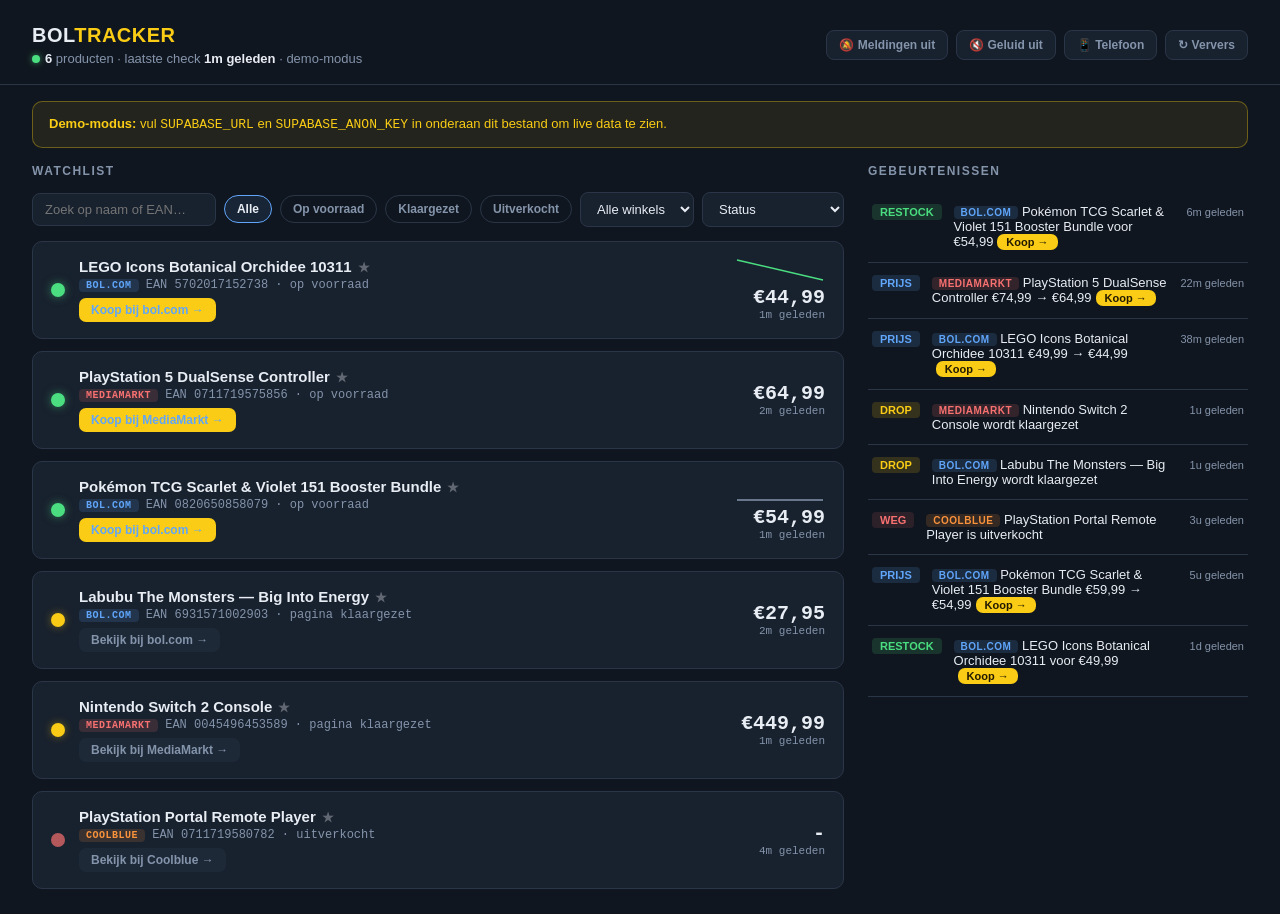
==== index.html @ 1c5e49ed "Verbeter dashboard: meldingen, filters, multi-winkel en koop-links - Foutafhandeling, XSS-escaping e" ====
<!doctype html>
<html lang="nl">
<head>
<meta charset="utf-8">
<meta name="viewport" content="width=device-width, initial-scale=1">
<title>Boltracker</title>
<style>
  :root {
    --bg: #10161f; --surface: #18212e; --surface2: #1e2938; --line: #2a3648;
    --text: #e8edf4; --muted: #8494ab;
    --green: #4ade80; --red: #f87171; --gold: #facc15; --blue: #60a5fa;
  }
  * { box-sizing: border-box; margin: 0; }
  body { background: var(--bg); color: var(--text);
    font-family: -apple-system, BlinkMacSystemFont, "Segoe UI", Roboto, sans-serif; }
  .mono { font-family: ui-monospace, "SF Mono", Menlo, Consolas, monospace; }
  header { display: flex; align-items: center; justify-content: space-between;
    padding: 24px 32px 18px; border-bottom: 1px solid var(--line); flex-wrap: wrap; gap: 12px; }
  header h1 { font-size: 20px; font-weight: 700; letter-spacing: .5px; }
  header h1 span { color: var(--gold); }
  .meta { color: var(--muted); font-size: 13px; margin-top: 4px; }
  .meta b { color: var(--text); }
  .live-dot { display: inline-block; width: 8px; height: 8px; border-radius: 50%;
    background: var(--green); box-shadow: 0 0 6px rgba(74,222,128,.6); margin-right: 5px;
    vertical-align: baseline; }
  .live-dot.err { background: var(--red); box-shadow: 0 0 6px rgba(248,113,113,.6); }
  .controls { display: flex; gap: 8px; }
  .btn { background: var(--surface); border: 1px solid var(--line); color: var(--muted);
    border-radius: 8px; padding: 7px 12px; font-size: 12px; cursor: pointer; font-weight: 600; }
  .btn:hover { border-color: var(--muted); color: var(--text); }
  .btn.on { color: var(--gold); border-color: rgba(250,204,21,.45); }
  #banner { display: none; max-width: 1400px; margin: 16px auto -8px; padding: 0 32px; }
  #banner .inner { border-radius: 10px; padding: 12px 16px; font-size: 13px; line-height: 1.5; }
  #banner.warn .inner { background: rgba(250,204,21,.08); border: 1px solid rgba(250,204,21,.35); color: var(--gold); }
  #banner.err .inner { background: rgba(248,113,113,.08); border: 1px solid rgba(248,113,113,.35); color: var(--red); }
  main { display: grid; grid-template-columns: 1fr 380px; gap: 24px;
    padding: 24px 32px; max-width: 1400px; margin: 0 auto; }
  @media (max-width: 900px) { main { grid-template-columns: 1fr; } }
  h2 { font-size: 12px; text-transform: uppercase; letter-spacing: 1.5px;
    color: var(--muted); margin-bottom: 14px; }
  .toolbar { display: flex; gap: 8px; flex-wrap: wrap; align-items: center; margin-bottom: 14px; }
  .toolbar input, .toolbar select { background: var(--surface); border: 1px solid var(--line);
    color: var(--text); border-radius: 8px; padding: 8px 12px; font-size: 13px; outline: none; }
  .toolbar input { flex: 1 1 180px; min-width: 140px; }
  .toolbar input:focus, .toolbar select:focus { border-color: var(--blue); }
  .chip { background: none; border: 1px solid var(--line); color: var(--muted); border-radius: 999px;
    padding: 6px 12px; font-size: 12px; cursor: pointer; font-weight: 600; }
  .chip.active { color: var(--text); border-color: var(--blue); background: rgba(96,165,250,.1); }
  .grid { display: grid; gap: 12px; }
  .card { background: var(--surface); border: 1px solid var(--line); border-radius: 10px;
    padding: 16px 18px; display: grid; grid-template-columns: 14px 1fr auto; gap: 14px; align-items: center; }
  .dot { width: 14px; height: 14px; border-radius: 50%; }
  .dot.in { background: var(--green); box-shadow: 0 0 10px rgba(74,222,128,.5); }
  .dot.out { background: var(--red); opacity: .7; }
  .dot.listed { background: var(--gold); box-shadow: 0 0 8px rgba(250,204,21,.4); }
  .card.hot { border-color: rgba(250,204,21,.4); }
  .card .name { font-weight: 600; font-size: 15px; }
  .card .star { cursor: pointer; font-size: 13px; margin-left: 6px; opacity: .35; user-select: none; }
  .card .star.on { opacity: 1; }
  .card .sub { color: var(--muted); font-size: 12px; margin-top: 3px; }
  .card .actions { margin-top: 6px; display: flex; gap: 10px; align-items: center; }
  .card .right { text-align: right; }
  .card .price { font-size: 20px; font-weight: 700; }
  .card .price small { display: block; font-size: 11px; color: var(--muted); font-weight: 400; }
  .card a { color: var(--blue); text-decoration: none; font-size: 12px; }
  .buy { display: inline-block; background: var(--gold); color: #241a00; font-weight: 700;
    font-size: 12px; padding: 5px 12px; border-radius: 7px; text-decoration: none; }
  .buy:hover { filter: brightness(1.08); }
  .buy.dim { background: var(--surface2); color: var(--muted); font-weight: 600; }
  .event .buy { padding: 2px 9px; font-size: 11px; margin-left: 4px; }
  .spark { display: block; margin: 0 0 4px auto; }
  .spark polyline { fill: none; stroke-width: 1.5; }
  .spark.down polyline { stroke: var(--green); }
  .spark.up polyline { stroke: var(--red); }
  .spark.flat polyline { stroke: var(--muted); }
  .event { padding: 12px 4px; border-bottom: 1px solid var(--line);
    display: flex; gap: 12px; align-items: baseline; font-size: 13px; }
  .event .tag { flex-shrink: 0; font-size: 11px; font-weight: 700; padding: 2px 8px; border-radius: 4px; }
  .tag.restock { background: rgba(74,222,128,.15); color: var(--green); }
  .tag.price_drop { background: rgba(96,165,250,.15); color: var(--blue); }
  .tag.out_of_stock { background: rgba(248,113,113,.12); color: var(--red); }
  .tag.drop_signal { background: rgba(250,204,21,.15); color: var(--gold); }
  .event .when { color: var(--muted); font-size: 11px; margin-left: auto; flex-shrink: 0; }
  .rt { display: inline-block; font-size: 10px; font-weight: 700; padding: 1px 7px;
    border-radius: 4px; letter-spacing: .5px; text-transform: uppercase;
    background: rgba(132,148,171,.15); color: var(--muted); }
  .rt.bol { background: rgba(96,165,250,.15); color: var(--blue); }
  .rt.mediamarkt { background: rgba(248,113,113,.15); color: var(--red); }
  .rt.coolblue { background: rgba(251,146,60,.15); color: #fb923c; }
  .rt.amazon { background: rgba(250,204,21,.12); color: var(--gold); }
  .empty { color: var(--muted); font-size: 13px; padding: 24px;
    border: 1px dashed var(--line); border-radius: 10px; text-align: center; }
</style>
</head>
<body>
<header>
  <div>
    <h1>BOL<span>TRACKER</span></h1>
    <div class="meta"><span class="live-dot" id="livedot"></span><b id="count">0</b> producten
      &middot; laatste check <b id="lastcheck" data-ago="">-</b> &middot; <span id="source">live via Supabase</span></div>
  </div>
  <div class="controls">
    <button class="btn" id="btn-notify" title="Browsermelding bij restock, drop of prijsdaling">&#128277; Meldingen uit</button>
    <button class="btn" id="btn-sound" title="Geluidssignaal bij nieuwe gebeurtenis">&#128266; Geluid uit</button>
    <button class="btn" id="btn-push" title="Telefoon-push via ntfy.sh">&#128241; Telefoon</button>
    <button class="btn" id="btn-refresh" title="Nu verversen">&#8635; Ververs</button>
  </div>
</header>
<div id="banner"><div class="inner" id="banner-text"></div></div>
<main>
  <section>
    <h2>Watchlist</h2>
    <div class="toolbar">
      <input id="search" type="search" placeholder="Zoek op naam of EAN&hellip;">
      <button class="chip active" data-filter="all">Alle</button>
      <button class="chip" data-filter="in">Op voorraad</button>
      <button class="chip" data-filter="listed">Klaargezet</button>
      <button class="chip" data-filter="out">Uitverkocht</button>
      <select id="retailer" title="Winkel">
        <option value="all">Alle winkels</option>
      </select>
      <select id="sort" title="Sorteren">
        <option value="status">Status</option>
        <option value="name">Naam A&rarr;Z</option>
        <option value="price_asc">Prijs laag&rarr;hoog</option>
        <option value="price_desc">Prijs hoog&rarr;laag</option>
      </select>
    </div>
    <div class="grid" id="products"></div>
  </section>
  <aside><h2>Gebeurtenissen</h2><div id="events"></div></aside>
</main>
<script>
// VUL DEZE TWEE IN vanuit Supabase: Project Settings > API
const SUPABASE_URL = "https://JOUWPROJECT.supabase.co";
const SUPABASE_ANON_KEY = "PLAK_HIER_JE_ANON_PUBLIC_KEY";

const HEADERS = { apikey: SUPABASE_ANON_KEY, Authorization: "Bearer " + SUPABASE_ANON_KEY };
const LABELS = { restock: "RESTOCK", price_drop: "PRIJS", out_of_stock: "WEG", drop_signal: "DROP" };
const NOTIFY_TYPES = ["restock", "price_drop", "drop_signal"];
// Types waarbij je meteen kunt kopen -> koop-knop in melding/feed
const BUYABLE_TYPES = ["restock", "price_drop"];
const REFRESH_MS = 30000;      // normale poll
const REFRESH_HOT_MS = 10000;  // sneller pollen zolang er "hot" items zijn
const DEMO = SUPABASE_URL.includes("JOUWPROJECT") || SUPABASE_ANON_KEY.startsWith("PLAK_");

function loadHot() {
  try { return new Set(JSON.parse(localStorage.getItem("bt_hot") || "[]")); }
  catch (_) { return new Set(); }
}
const state = {
  products: [], events: [],
  filter: "all", search: "", sort: "status", retailer: "all",
  lastSeenTs: null, connected: true,
  notify: localStorage.getItem("bt_notify") === "1",
  sound: localStorage.getItem("bt_sound") === "1",
  hot: loadHot(),                                     // set van EANs die "hot" zijn
  pushTopic: localStorage.getItem("bt_push") || "",   // ntfy topic (leeg = uit)
  pollTimer: null,
};

// ---------- helpers ----------
function esc(s) {
  return String(s ?? "").replace(/[&<>"']/g, c =>
    ({ "&": "&amp;", "<": "&lt;", ">": "&gt;", '"': "&quot;", "'": "&#39;" }[c]));
}
function timeAgo(iso) {
  if (!iso) return "-";
  const s = Math.floor((Date.now() - new Date(iso).getTime()) / 1000);
  if (s < 60) return s + "s geleden";
  if (s < 3600) return Math.floor(s / 60) + "m geleden";
  if (s < 86400) return Math.floor(s / 3600) + "u geleden";
  return Math.floor(s / 86400) + "d geleden";
}
function euro(v) { return v == null ? "-" : "€" + Number(v).toFixed(2).replace(".", ","); }
// Ondersteunde winkels. `product` bouwt een directe productpagina-URL (als de
// tracker een product_id kent), `search` is de fallback op EAN/zoekterm.
// Rijen zonder retailer-veld tellen als bol (backwards-compatible).
const RETAILERS = {
  bol: {
    label: "bol.com",
    product: id => "https://www.bol.com/nl/nl/p/-/" + encodeURIComponent(id) + "/",
    search: q => "https://www.bol.com/nl/nl/s/?searchtext=" + encodeURIComponent(q),
  },
  mediamarkt: {
    label: "MediaMarkt",
    search: q => "https://www.mediamarkt.nl/nl/search.html?query=" + encodeURIComponent(q),
  },
  coolblue: {
    label: "Coolblue",
    search: q => "https://www.coolblue.nl/zoeken?query=" + encodeURIComponent(q),
  },
  amazon: {
    label: "Amazon",
    search: q => "https://www.amazon.nl/s?k=" + encodeURIComponent(q),
  },
};
function retailerOf(x) { return x.retailer || "bol"; }
function retailerInfo(x) {
  return RETAILERS[retailerOf(x)] ||
    { label: retailerOf(x), search: q => "https://www.google.com/search?q=" + encodeURIComponent(q) };
}
function link(p) {
  if (p.url) return p.url; // tracker kent de exacte productpagina
  const r = retailerInfo(p);
  if (p.product_id && r.product) return r.product(p.product_id);
  return r.search(p.ean ?? p.name);
}
// Beste koop-link voor een event: zoek het bijbehorende product op (zelfde EAN
// én winkel, voor product_id/url), val anders terug op de zoek-URL.
function eventLink(e) {
  const p = state.products.find(x => x.ean === e.ean && retailerOf(x) === retailerOf(e))
    || { ean: e.ean, product_id: e.product_id, url: e.url, retailer: e.retailer };
  return link(p);
}
function rtBadge(x) {
  return '<span class="rt ' + esc(retailerOf(x)) + '">' + esc(retailerInfo(x).label) + '</span>';
}
function eventText(e) {
  let txt = e.name;
  if (e.type === "restock") txt += " voor " + euro(e.price);
  if (e.type === "price_drop") txt += " " + euro(e.old_price) + " → " + euro(e.price);
  if (e.type === "drop_signal") txt += " wordt klaargezet";
  if (e.type === "out_of_stock") txt += " is uitverkocht";
  return txt;
}
function setBanner(kind, msg) {
  const el = document.getElementById("banner");
  if (!kind) { el.style.display = "none"; el.className = ""; return; }
  el.className = kind;
  el.style.display = "block";
  document.getElementById("banner-text").innerHTML = msg;
}

// ---------- prijsgeschiedenis (sparklines) ----------
function priceHistory() {
  const hist = {}; // key (winkel + ean/naam) -> [{ts, price}]
  const src = state.events.slice().sort((a, b) => (a.ts < b.ts ? -1 : 1));
  for (const e of src) {
    if (e.price == null || (e.type !== "restock" && e.type !== "price_drop")) continue;
    const key = retailerOf(e) + "|" + (e.ean ?? e.name);
    (hist[key] = hist[key] || []).push({ ts: e.ts, price: Number(e.price) });
  }
  return hist;
}
function sparkline(points) {
  if (points.length < 2) return "";
  const w = 90, h = 24, pad = 2;
  const prices = points.map(p => p.price);
  const min = Math.min(...prices), max = Math.max(...prices), span = max - min || 1;
  const coords = points.map((p, i) =>
    (pad + i * (w - 2 * pad) / (points.length - 1)).toFixed(1) + "," +
    (h - pad - (p.price - min) / span * (h - 2 * pad)).toFixed(1)).join(" ");
  const first = prices[0], last = prices[prices.length - 1];
  const trend = last < first ? "down" : (last > first ? "up" : "flat");
  return '<svg class="spark ' + trend + '" width="' + w + '" height="' + h + '" ' +
    'viewBox="0 0 ' + w + " " + h + '"><title>Prijsverloop: ' +
    esc(euro(first) + " → " + euro(last)) + '</title><polyline points="' + coords + '"/></svg>';
}

// ---------- renderen ----------
function visibleProducts() {
  const q = state.search.trim().toLowerCase();
  let list = state.products.filter(p => {
    if (state.retailer !== "all" && retailerOf(p) !== state.retailer) return false;
    if (state.filter === "in" && !p.in_stock) return false;
    if (state.filter === "listed" && (p.in_stock || !p.listed)) return false;
    if (state.filter === "out" && (p.in_stock || p.listed)) return false;
    if (q && !String(p.name ?? "").toLowerCase().includes(q)
          && !String(p.ean ?? "").toLowerCase().includes(q)) return false;
    return true;
  });
  const rank = p => p.in_stock ? 0 : (p.listed ? 1 : 2);
  const byName = (a, b) => String(a.name).localeCompare(String(b.name), "nl");
  const sorters = {
    status: (a, b) => rank(a) - rank(b) || byName(a, b),
    name: byName,
    price_asc: (a, b) => (a.price ?? Infinity) - (b.price ?? Infinity) || byName(a, b),
    price_desc: (a, b) => (b.price ?? -Infinity) - (a.price ?? -Infinity) || byName(a, b),
  };
  const sorter = sorters[state.sort] || sorters.status;
  // Hot items altijd bovenaan, daarna de gekozen sortering
  return list.sort((a, b) =>
    (state.hot.has(b.ean) - state.hot.has(a.ean)) || sorter(a, b));
}

// Vul het winkelfilter met de winkels die echt in de data zitten
function updateRetailerFilter() {
  const sel = document.getElementById("retailer");
  const kinds = [...new Set(state.products.map(retailerOf))].sort();
  const want = kinds.join(",");
  if (sel.dataset.kinds === want) return;
  sel.dataset.kinds = want;
  sel.innerHTML = '<option value="all">Alle winkels</option>' + kinds.map(k =>
    '<option value="' + esc(k) + '">' + esc((RETAILERS[k] || { label: k }).label) + '</option>').join("");
  if (!kinds.includes(state.retailer)) state.retailer = "all";
  sel.value = state.retailer;
}

function render() {
  updateRetailerFilter();
  document.getElementById("count").textContent = state.products.length;
  const checks = state.products.map(p => p.last_check).filter(Boolean).sort();
  const lastEl = document.getElementById("lastcheck");
  lastEl.dataset.ts = checks.length ? checks[checks.length - 1] : "";
  lastEl.textContent = checks.length ? timeAgo(checks[checks.length - 1]) : "nog geen";

  const hist = priceHistory();
  const list = visibleProducts();
  const grid = document.getElementById("products");
  const frag = document.createDocumentFragment();
  if (!list.length) {
    const empty = document.createElement("div");
    empty.className = "empty";
    empty.textContent = state.products.length
      ? "Geen producten gevonden voor dit filter."
      : "Nog geen data. Start de tracker op de server.";
    frag.appendChild(empty);
  }
  for (const p of list) {
    const cls = p.in_stock ? "in" : (p.listed ? "listed" : "out");
    const status = p.in_stock ? "op voorraad" : (p.listed ? "pagina klaargezet" : "uitverkocht");
    const hkey = retailerOf(p) + "|";
    const points = (hist[hkey + p.ean] || hist[hkey + p.name] || []).slice(-12);
    if (p.price != null && p.last_check &&
        (!points.length || points[points.length - 1].price !== Number(p.price))) {
      points.push({ ts: p.last_check, price: Number(p.price) });
    }
    const isHot = state.hot.has(p.ean);
    const shop = retailerInfo(p).label;
    const buy = p.in_stock
      ? '<a class="buy" href="' + esc(link(p)) + '" target="_blank" rel="noopener">Koop bij ' + esc(shop) + ' &rarr;</a>'
      : '<a class="buy dim" href="' + esc(link(p)) + '" target="_blank" rel="noopener">Bekijk bij ' + esc(shop) + ' &rarr;</a>';
    const el = document.createElement("div");
    el.className = "card" + (isHot ? " hot" : "");
    el.innerHTML =
      '<div class="dot ' + cls + '"></div>' +
      '<div><div class="name">' + esc(p.name) +
        '<span class="star' + (isHot ? " on" : "") + '" data-hot="' + esc(p.ean) +
        '" title="Markeer als hot: vaker checken en luider alarmeren">&#9733;</span></div>' +
      '<div class="sub mono">' + rtBadge(p) + ' EAN ' + esc(p.ean) + ' &middot; ' + status + '</div>' +
      '<div class="actions">' + buy + '</div></div>' +
      '<div class="right">' + sparkline(points) +
      '<div class="price mono">' + euro(p.price) +
      '<small data-ago data-ts="' + esc(p.last_check ?? "") + '">' + timeAgo(p.last_check) + '</small></div></div>';
    frag.appendChild(el);
  }
  grid.replaceChildren(frag);

  const feed = document.getElementById("events");
  const efrag = document.createDocumentFragment();
  const evList = state.events.filter(e =>
    state.retailer === "all" || retailerOf(e) === state.retailer);
  if (!evList.length) {
    const empty = document.createElement("div");
    empty.className = "empty";
    empty.textContent = "Nog geen gebeurtenissen.";
    efrag.appendChild(empty);
  }
  for (const e of evList) {
    const el = document.createElement("div");
    el.className = "event";
    const buy = BUYABLE_TYPES.includes(e.type)
      ? '<a class="buy" href="' + esc(eventLink(e)) + '" target="_blank" rel="noopener">Koop &rarr;</a>' : "";
    el.innerHTML = '<span class="tag ' + esc(e.type) + '">' + esc(LABELS[e.type] || e.type) + '</span>' +
      '<span>' + rtBadge(e) + ' ' + esc(eventText(e)) + buy + '</span>' +
      '<span class="when" data-ago data-ts="' + esc(e.ts ?? "") + '">' + timeAgo(e.ts) + '</span>';
    efrag.appendChild(el);
  }
  feed.replaceChildren(efrag);
}

// "x geleden"-labels lopen live mee, ook tussen refreshes in
setInterval(() => {
  document.querySelectorAll("[data-ago]").forEach(el => {
    if (el.dataset.ts) el.textContent = timeAgo(el.dataset.ts);
  });
}, 10000);

// ---------- meldingen ----------
function beep() {
  try {
    const ctx = new (window.AudioContext || window.webkitAudioContext)();
    const o = ctx.createOscillator(), g = ctx.createGain();
    o.connect(g); g.connect(ctx.destination);
    o.frequency.value = 880;
    g.gain.setValueAtTime(.15, ctx.currentTime);
    g.gain.exponentialRampToValueAtTime(.001, ctx.currentTime + .4);
    o.start(); o.stop(ctx.currentTime + .4);
  } catch (_) { /* audio niet beschikbaar */ }
}
// Telefoon-push via ntfy.sh: geen account nodig, installeer de ntfy-app en
// abonneer op hetzelfde topic. We sturen titel, tekst en een "Koop"-actieknop mee.
function pushPhone(e) {
  if (!state.pushTopic) return;
  const hot = state.hot.has(e.ean);
  const headers = {
    Title: "Boltracker — " + (LABELS[e.type] || e.type) + " bij " + retailerInfo(e).label,
    Priority: hot ? "urgent" : "high",
    Tags: e.type === "restock" ? "package" : (e.type === "price_drop" ? "chart_with_downwards_trend" : "eyes"),
  };
  if (BUYABLE_TYPES.includes(e.type)) headers.Actions = "view, Koop op bol, " + eventLink(e);
  fetch("https://ntfy.sh/" + encodeURIComponent(state.pushTopic), {
    method: "POST", headers, body: eventText(e),
  }).catch(() => { /* push mislukt, niet blokkeren */ });
}
function maybeNotify(events) {
  if (state.lastSeenTs === null) { // eerste load: niets melden, alleen markeren
    state.lastSeenTs = events.length ? events[0].ts : "";
    return;
  }
  const fresh = events.filter(e => e.ts && e.ts > state.lastSeenTs && NOTIFY_TYPES.includes(e.type));
  if (events.length && events[0].ts > state.lastSeenTs) state.lastSeenTs = events[0].ts;
  if (!fresh.length) return;
  // Hot items eerst afhandelen zodat die als eerste binnenkomen
  fresh.sort((a, b) => (state.hot.has(b.ean) - state.hot.has(a.ean)));
  const anyHot = fresh.some(e => state.hot.has(e.ean));
  if (state.sound) { beep(); if (anyHot) setTimeout(beep, 250); } // dubbele piep bij hot
  if (state.notify && "Notification" in window && Notification.permission === "granted") {
    for (const e of fresh.slice(0, 3)) {
      const n = new Notification((state.hot.has(e.ean) ? "🔥 " : "") +
        "Boltracker — " + (LABELS[e.type] || e.type) + " bij " + retailerInfo(e).label,
        { body: eventText(e) });
      if (BUYABLE_TYPES.includes(e.type)) n.onclick = () => window.open(eventLink(e), "_blank");
    }
  }
  for (const e of fresh) pushPhone(e);
}
function updateButtons() {
  const nb = document.getElementById("btn-notify"), sb = document.getElementById("btn-sound"),
        pb = document.getElementById("btn-push");
  nb.classList.toggle("on", state.notify);
  nb.innerHTML = state.notify ? "&#128276; Meldingen aan" : "&#128277; Meldingen uit";
  sb.classList.toggle("on", state.sound);
  sb.innerHTML = state.sound ? "&#128266; Geluid aan" : "&#128263; Geluid uit";
  pb.classList.toggle("on", !!state.pushTopic);
  pb.innerHTML = state.pushTopic ? "&#128241; Telefoon aan" : "&#128241; Telefoon";
}
document.getElementById("btn-notify").addEventListener("click", async () => {
  if (!state.notify) {
    if (!("Notification" in window)) { setBanner("err", "Deze browser ondersteunt geen meldingen."); return; }
    const perm = await Notification.requestPermission();
    if (perm !== "granted") { setBanner("err", "Meldingen zijn geweigerd in de browser. Sta ze toe via de site-instellingen."); return; }
    state.notify = true;
  } else state.notify = false;
  localStorage.setItem("bt_notify", state.notify ? "1" : "0");
  updateButtons();
});
document.getElementById("btn-sound").addEventListener("click", () => {
  state.sound = !state.sound;
  localStorage.setItem("bt_sound", state.sound ? "1" : "0");
  if (state.sound) beep();
  updateButtons();
});
document.getElementById("btn-push").addEventListener("click", () => {
  if (state.pushTopic) {
    if (!confirm("Telefoon-push uitzetten voor topic \"" + state.pushTopic + "\"?")) return;
    state.pushTopic = "";
  } else {
    const topic = prompt(
      "Telefoon-push via ntfy.sh (gratis, geen account):\n" +
      "1. Installeer de 'ntfy' app op je telefoon\n" +
      "2. Abonneer daar op een zelfgekozen topicnaam\n" +
      "3. Vul diezelfde naam hier in\n\n" +
      "Kies iets uniek en geheim (iedereen die de naam kent, ontvangt je meldingen):",
      "boltracker-" + Math.random().toString(36).slice(2, 8));
    if (!topic) return;
    state.pushTopic = topic.trim();
    // teststootje zodat je meteen ziet of het werkt
    fetch("https://ntfy.sh/" + encodeURIComponent(state.pushTopic), {
      method: "POST", headers: { Title: "Boltracker", Tags: "white_check_mark" },
      body: "Telefoon-push staat aan. Je krijgt nu meldingen bij restocks en prijsdalingen.",
    }).catch(() => {});
  }
  localStorage.setItem("bt_push", state.pushTopic);
  updateButtons();
});

// ---------- filters / zoeken / sorteren ----------
document.getElementById("search").addEventListener("input", e => {
  state.search = e.target.value; render();
});
document.getElementById("sort").addEventListener("change", e => {
  state.sort = e.target.value; render();
});
document.getElementById("retailer").addEventListener("change", e => {
  state.retailer = e.target.value; render();
});
document.querySelectorAll(".chip").forEach(chip => chip.addEventListener("click", () => {
  document.querySelectorAll(".chip").forEach(c => c.classList.remove("active"));
  chip.classList.add("active");
  state.filter = chip.dataset.filter;
  render();
}));
document.getElementById("btn-refresh").addEventListener("click", refresh);

// Ster aan/uit om een item "hot" te maken (vaker checken + luider alarm)
document.getElementById("products").addEventListener("click", e => {
  const star = e.target.closest(".star");
  if (!star) return;
  const ean = star.dataset.hot;
  if (state.hot.has(ean)) state.hot.delete(ean); else state.hot.add(ean);
  localStorage.setItem("bt_hot", JSON.stringify([...state.hot]));
  render();
  schedulePoll();
});

// Poll sneller zolang er hot items zijn, anders normaal
function schedulePoll() {
  if (state.pollTimer) clearInterval(state.pollTimer);
  const ms = state.hot.size ? REFRESH_HOT_MS : REFRESH_MS;
  state.pollTimer = setInterval(refresh, ms);
}

// ---------- data ophalen ----------
function setConnected(ok, msg) {
  state.connected = ok;
  document.getElementById("livedot").classList.toggle("err", !ok);
  if (ok) { if (!DEMO) setBanner(null); }
  else setBanner("err", msg);
}

async function refresh() {
  if (DEMO) { loadDemo(); return; }
  try {
    const [sr, er] = await Promise.all([
      fetch(SUPABASE_URL + "/rest/v1/tracker_state?select=*&order=name", { headers: HEADERS }),
      fetch(SUPABASE_URL + "/rest/v1/tracker_events?select=*&order=ts.desc&limit=100", { headers: HEADERS }),
    ]);
    if (!sr.ok) throw new Error("tracker_state HTTP " + sr.status);
    if (!er.ok) throw new Error("tracker_events HTTP " + er.status);
    const products = await sr.json();
    const events = await er.json();
    if (!Array.isArray(products) || !Array.isArray(events))
      throw new Error("onverwacht antwoord van Supabase");
    state.products = products;
    state.events = events;
    setConnected(true);
    render();
    maybeNotify(events);
  } catch (err) {
    setConnected(false, "Kan geen verbinding maken met Supabase (" + esc(err.message) +
      "). Nieuwe poging over " + REFRESH_MS / 1000 + "s.");
  }
}

// ---------- demo-modus (zolang de Supabase keys niet zijn ingevuld) ----------
function loadDemo() {
  const m = min => new Date(Date.now() - min * 60000).toISOString();
  state.products = [
    { name: "Pokémon TCG Scarlet & Violet 151 Booster Bundle", ean: "0820650858079", product_id: "9300000135741181", price: 54.99, in_stock: true, listed: true, last_check: m(1), retailer: "bol" },
    { name: "Labubu The Monsters — Big Into Energy", ean: "6931571002903", product_id: null, price: 27.95, in_stock: false, listed: true, last_check: m(2), retailer: "bol" },
    { name: "LEGO Icons Botanical Orchidee 10311", ean: "5702017152738", product_id: "9300000105713772", price: 44.99, in_stock: true, listed: true, last_check: m(1), retailer: "bol" },
    { name: "PlayStation 5 DualSense Controller", ean: "0711719575856", price: 64.99, in_stock: true, listed: true, last_check: m(2), retailer: "mediamarkt" },
    { name: "Nintendo Switch 2 Console", ean: "0045496453589", price: 449.99, in_stock: false, listed: true, last_check: m(1), retailer: "mediamarkt" },
    { name: "PlayStation Portal Remote Player", ean: "0711719580782", price: null, in_stock: false, listed: false, last_check: m(4), retailer: "coolblue" },
  ];
  state.events = [
    { type: "restock", name: "Pokémon TCG Scarlet & Violet 151 Booster Bundle", price: 54.99, ean: "0820650858079", ts: m(6), retailer: "bol" },
    { type: "price_drop", name: "PlayStation 5 DualSense Controller", old_price: 74.99, price: 64.99, ean: "0711719575856", ts: m(22), retailer: "mediamarkt" },
    { type: "price_drop", name: "LEGO Icons Botanical Orchidee 10311", old_price: 49.99, price: 44.99, ean: "5702017152738", ts: m(38), retailer: "bol" },
    { type: "drop_signal", name: "Nintendo Switch 2 Console", ean: "0045496453589", ts: m(60), retailer: "mediamarkt" },
    { type: "drop_signal", name: "Labubu The Monsters — Big Into Energy", ean: "6931571002903", ts: m(95), retailer: "bol" },
    { type: "out_of_stock", name: "PlayStation Portal Remote Player", ean: "0711719580782", ts: m(180), retailer: "coolblue" },
    { type: "price_drop", name: "Pokémon TCG Scarlet & Violet 151 Booster Bundle", old_price: 59.99, price: 54.99, ean: "0820650858079", ts: m(300), retailer: "bol" },
    { type: "restock", name: "LEGO Icons Botanical Orchidee 10311", price: 49.99, ean: "5702017152738", ts: m(1500), retailer: "bol" },
  ];
  document.getElementById("source").textContent = "demo-modus";
  setBanner("warn", "<b>Demo-modus:</b> vul <span class=\"mono\">SUPABASE_URL</span> en " +
    "<span class=\"mono\">SUPABASE_ANON_KEY</span> in onderaan dit bestand om live data te zien.");
  render();
  maybeNotify(state.events);
}

updateButtons();
refresh();
schedulePoll();
</script>
</body>
</html>
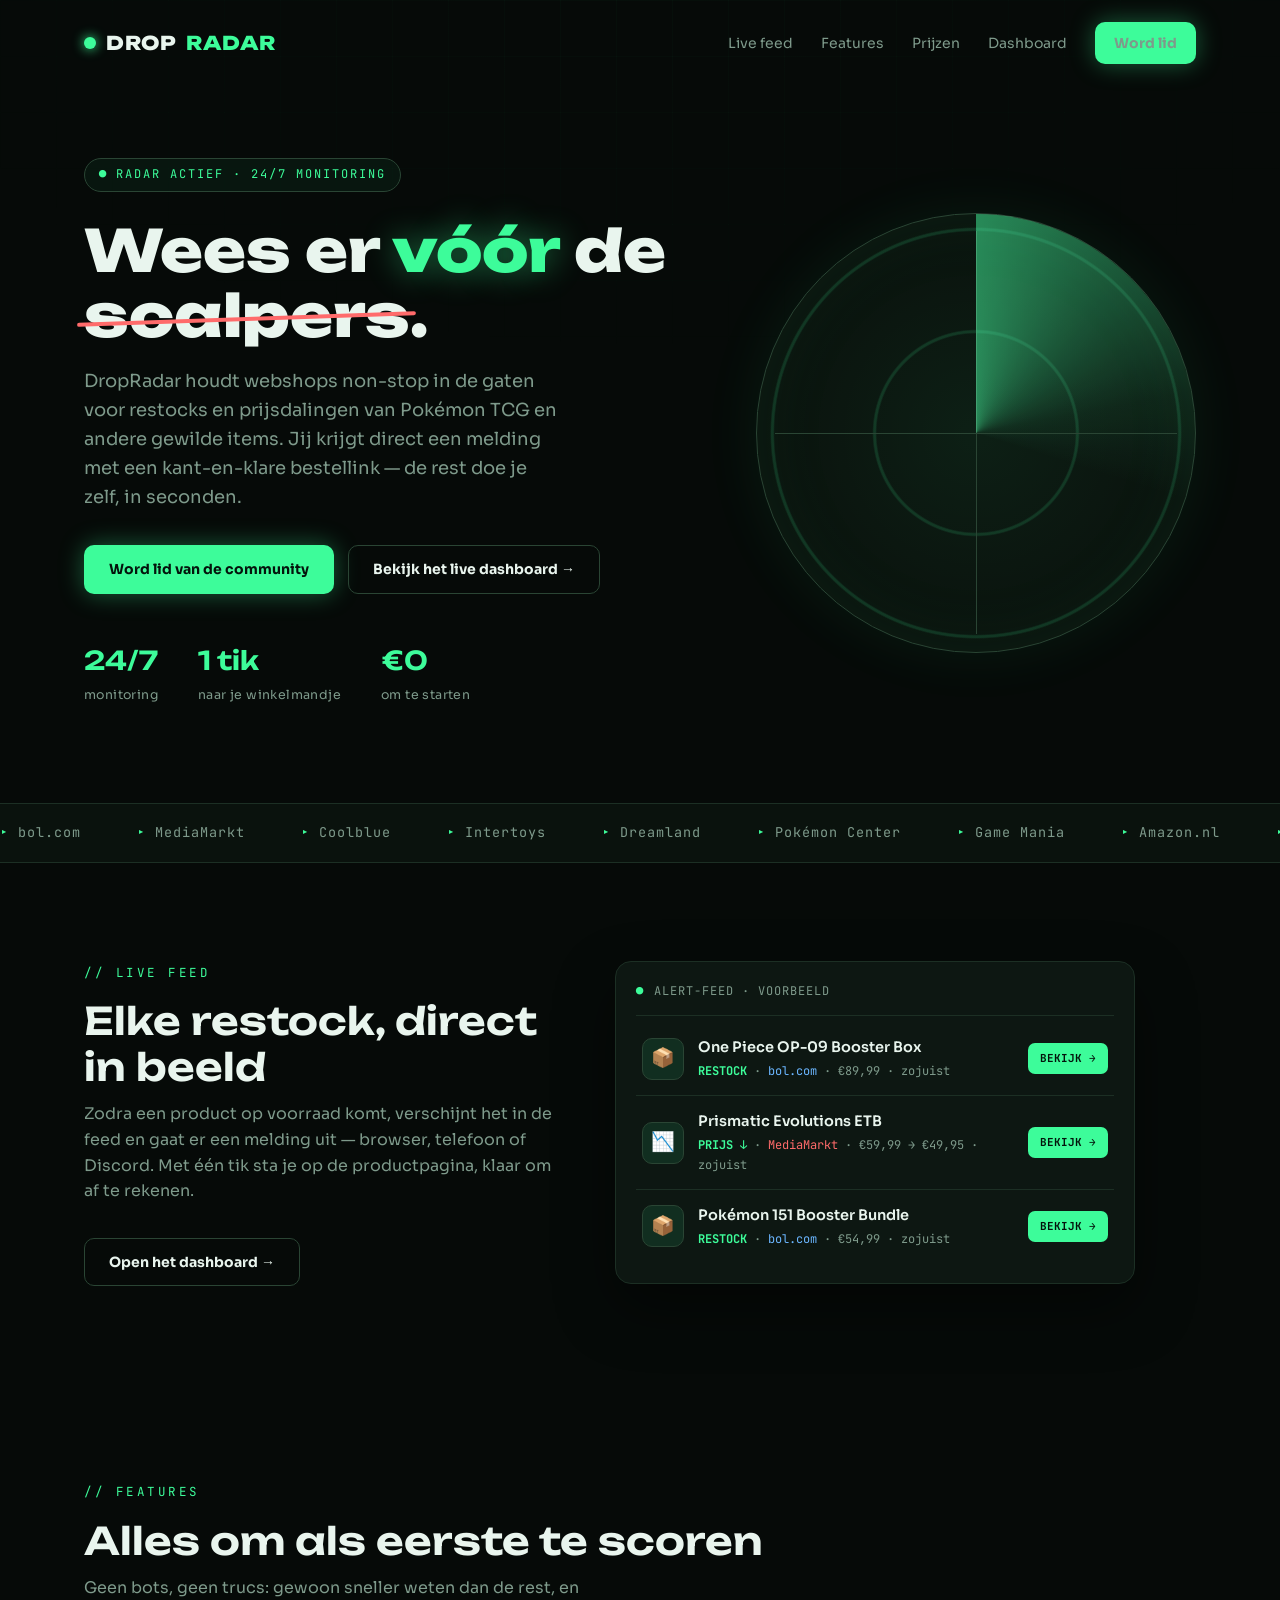
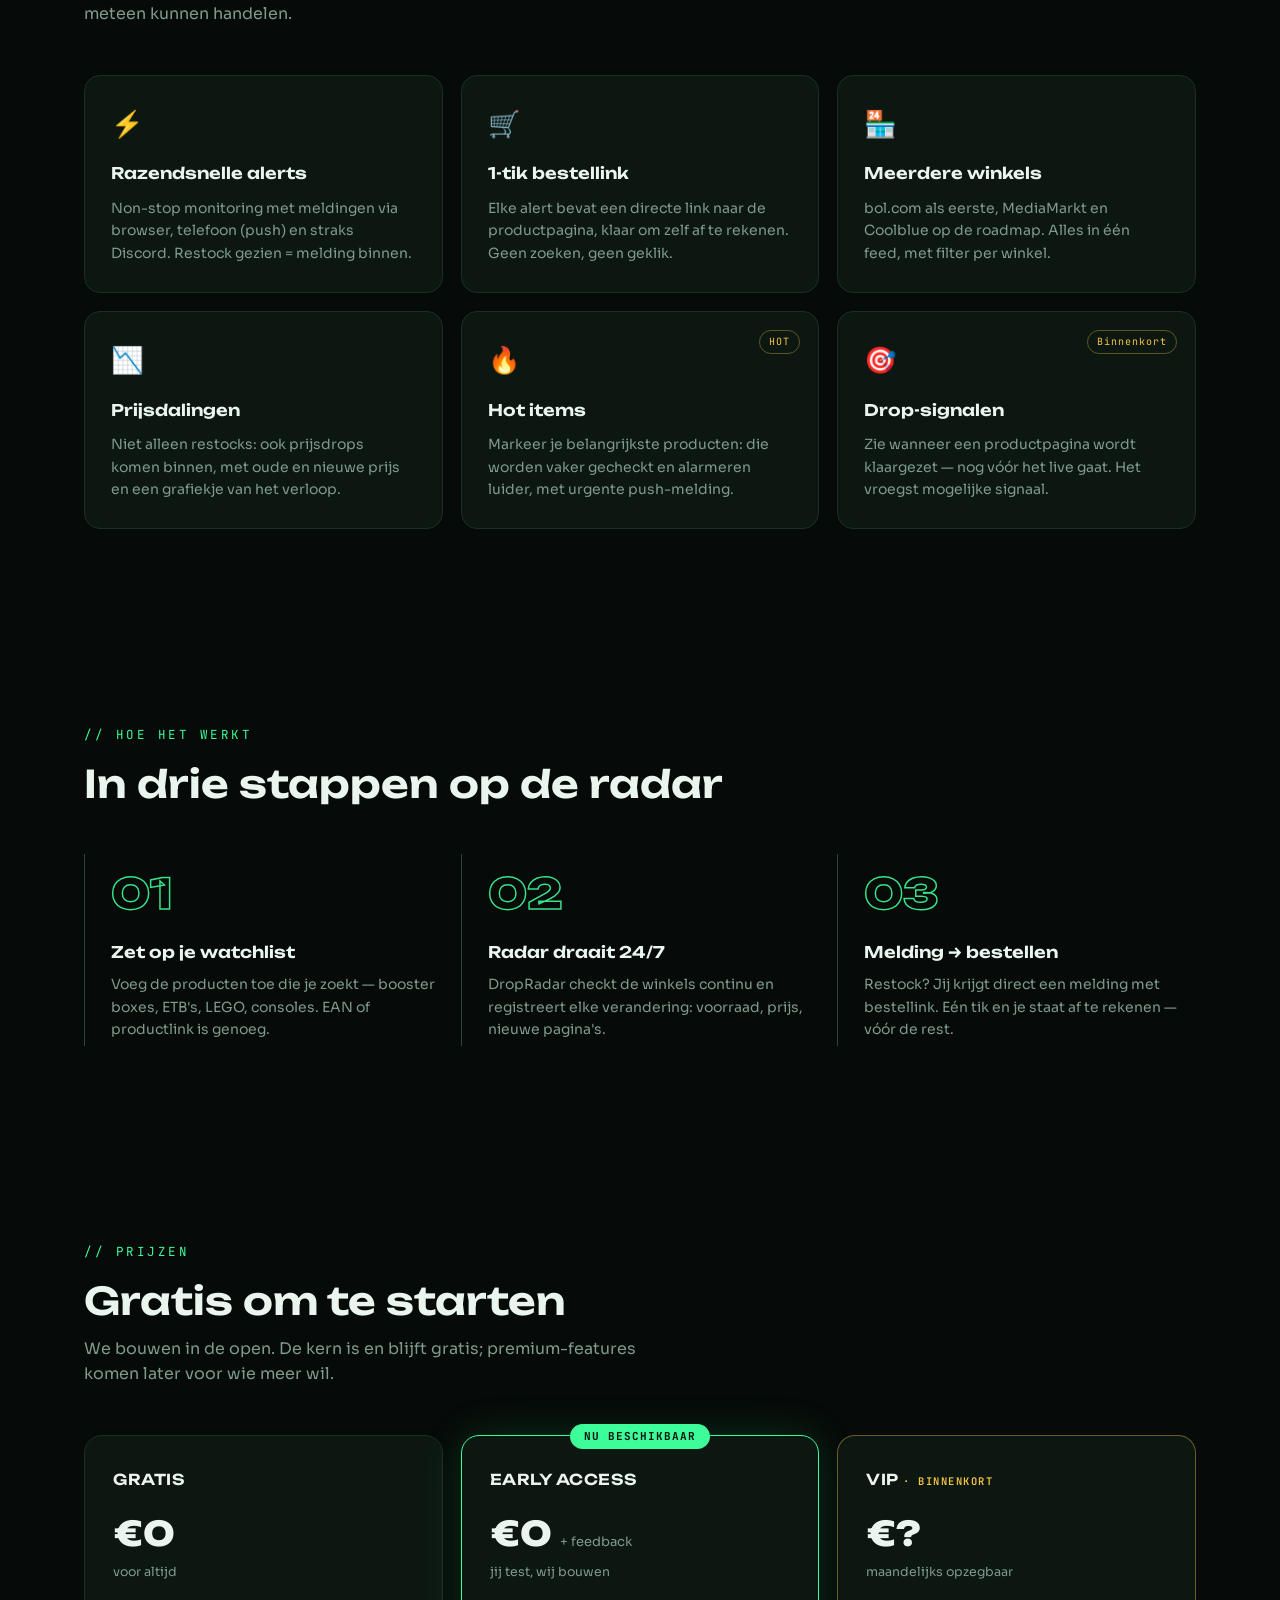
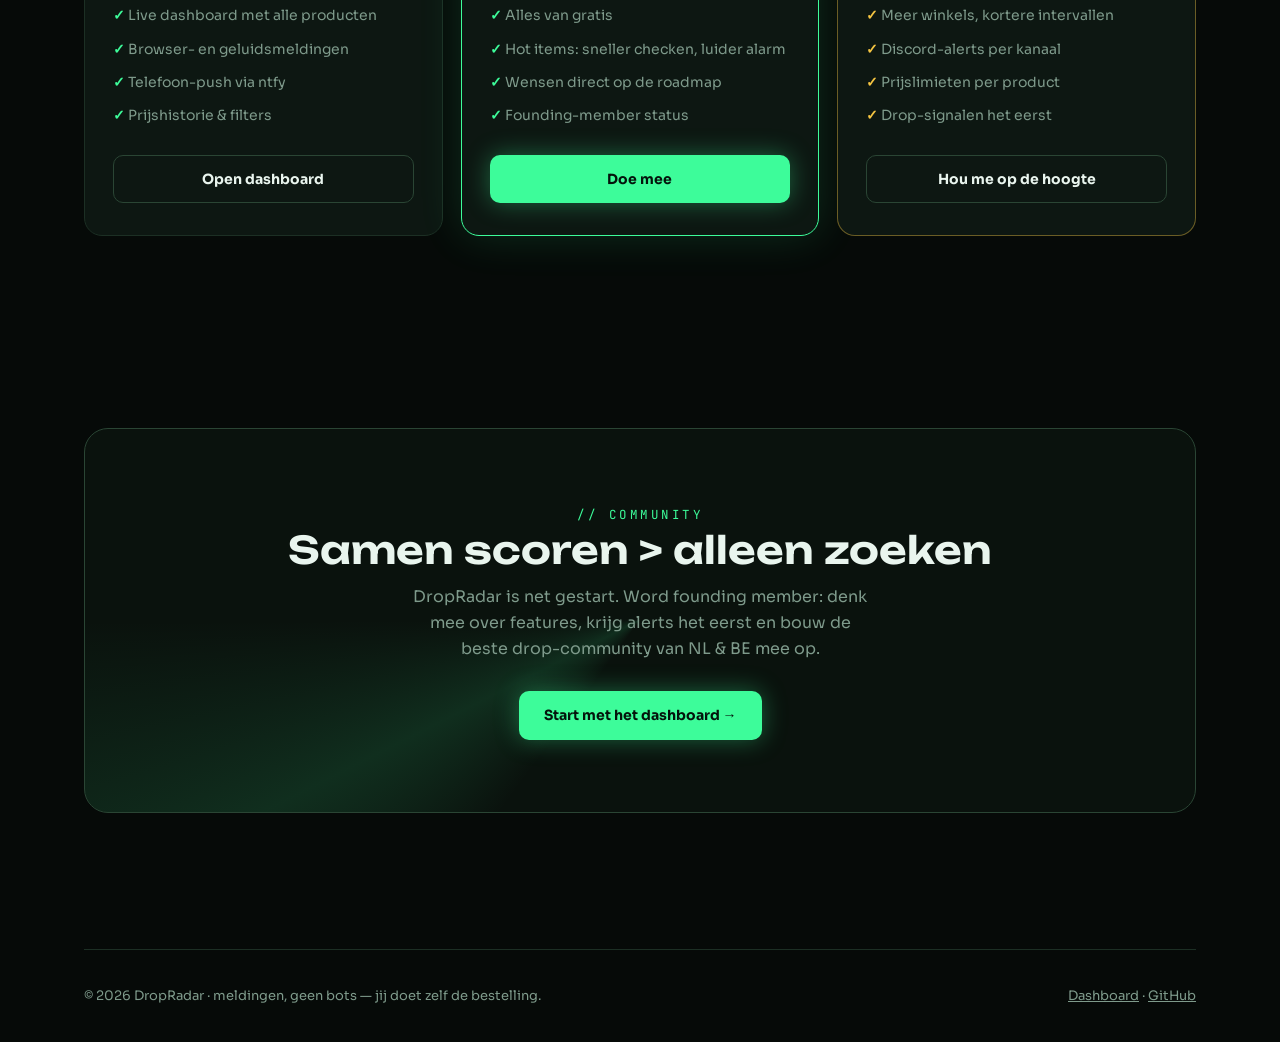
==== commit 27b909f2: "Voeg DropRadar-landingspagina toe; dashboard verhuist naar dashboard.html - Nieuwe index.html: hero " ====
--- a/index.html
+++ b/index.html
@@ -3,578 +3,503 @@
 <head>
 <meta charset="utf-8">
 <meta name="viewport" content="width=device-width, initial-scale=1">
-<title>Boltracker</title>
+<title>DropRadar — Realtime restock-alerts voor TCG & verzamelaars</title>
+<meta name="description" content="DropRadar monitort webshops 24/7 op restocks en prijsdalingen van Pokémon TCG en meer. Ontvang direct een melding en bestel vóór de scalpers.">
+<link rel="preconnect" href="https://fonts.googleapis.com">
+<link rel="preconnect" href="https://fonts.gstatic.com" crossorigin>
+<link href="https://fonts.googleapis.com/css2?family=Unbounded:wght@400;600;800&family=Sora:wght@400;600;700&family=JetBrains+Mono:wght@400;700&display=swap" rel="stylesheet">
 <style>
   :root {
-    --bg: #10161f; --surface: #18212e; --surface2: #1e2938; --line: #2a3648;
-    --text: #e8edf4; --muted: #8494ab;
-    --green: #4ade80; --red: #f87171; --gold: #facc15; --blue: #60a5fa;
-  }
-  * { box-sizing: border-box; margin: 0; }
-  body { background: var(--bg); color: var(--text);
-    font-family: -apple-system, BlinkMacSystemFont, "Segoe UI", Roboto, sans-serif; }
-  .mono { font-family: ui-monospace, "SF Mono", Menlo, Consolas, monospace; }
-  header { display: flex; align-items: center; justify-content: space-between;
-    padding: 24px 32px 18px; border-bottom: 1px solid var(--line); flex-wrap: wrap; gap: 12px; }
-  header h1 { font-size: 20px; font-weight: 700; letter-spacing: .5px; }
-  header h1 span { color: var(--gold); }
-  .meta { color: var(--muted); font-size: 13px; margin-top: 4px; }
-  .meta b { color: var(--text); }
-  .live-dot { display: inline-block; width: 8px; height: 8px; border-radius: 50%;
-    background: var(--green); box-shadow: 0 0 6px rgba(74,222,128,.6); margin-right: 5px;
-    vertical-align: baseline; }
-  .live-dot.err { background: var(--red); box-shadow: 0 0 6px rgba(248,113,113,.6); }
-  .controls { display: flex; gap: 8px; }
-  .btn { background: var(--surface); border: 1px solid var(--line); color: var(--muted);
-    border-radius: 8px; padding: 7px 12px; font-size: 12px; cursor: pointer; font-weight: 600; }
-  .btn:hover { border-color: var(--muted); color: var(--text); }
-  .btn.on { color: var(--gold); border-color: rgba(250,204,21,.45); }
-  #banner { display: none; max-width: 1400px; margin: 16px auto -8px; padding: 0 32px; }
-  #banner .inner { border-radius: 10px; padding: 12px 16px; font-size: 13px; line-height: 1.5; }
-  #banner.warn .inner { background: rgba(250,204,21,.08); border: 1px solid rgba(250,204,21,.35); color: var(--gold); }
-  #banner.err .inner { background: rgba(248,113,113,.08); border: 1px solid rgba(248,113,113,.35); color: var(--red); }
-  main { display: grid; grid-template-columns: 1fr 380px; gap: 24px;
-    padding: 24px 32px; max-width: 1400px; margin: 0 auto; }
-  @media (max-width: 900px) { main { grid-template-columns: 1fr; } }
-  h2 { font-size: 12px; text-transform: uppercase; letter-spacing: 1.5px;
-    color: var(--muted); margin-bottom: 14px; }
-  .toolbar { display: flex; gap: 8px; flex-wrap: wrap; align-items: center; margin-bottom: 14px; }
-  .toolbar input, .toolbar select { background: var(--surface); border: 1px solid var(--line);
-    color: var(--text); border-radius: 8px; padding: 8px 12px; font-size: 13px; outline: none; }
-  .toolbar input { flex: 1 1 180px; min-width: 140px; }
-  .toolbar input:focus, .toolbar select:focus { border-color: var(--blue); }
-  .chip { background: none; border: 1px solid var(--line); color: var(--muted); border-radius: 999px;
-    padding: 6px 12px; font-size: 12px; cursor: pointer; font-weight: 600; }
-  .chip.active { color: var(--text); border-color: var(--blue); background: rgba(96,165,250,.1); }
-  .grid { display: grid; gap: 12px; }
-  .card { background: var(--surface); border: 1px solid var(--line); border-radius: 10px;
-    padding: 16px 18px; display: grid; grid-template-columns: 14px 1fr auto; gap: 14px; align-items: center; }
-  .dot { width: 14px; height: 14px; border-radius: 50%; }
-  .dot.in { background: var(--green); box-shadow: 0 0 10px rgba(74,222,128,.5); }
-  .dot.out { background: var(--red); opacity: .7; }
-  .dot.listed { background: var(--gold); box-shadow: 0 0 8px rgba(250,204,21,.4); }
-  .card.hot { border-color: rgba(250,204,21,.4); }
-  .card .name { font-weight: 600; font-size: 15px; }
-  .card .star { cursor: pointer; font-size: 13px; margin-left: 6px; opacity: .35; user-select: none; }
-  .card .star.on { opacity: 1; }
-  .card .sub { color: var(--muted); font-size: 12px; margin-top: 3px; }
-  .card .actions { margin-top: 6px; display: flex; gap: 10px; align-items: center; }
-  .card .right { text-align: right; }
-  .card .price { font-size: 20px; font-weight: 700; }
-  .card .price small { display: block; font-size: 11px; color: var(--muted); font-weight: 400; }
-  .card a { color: var(--blue); text-decoration: none; font-size: 12px; }
-  .buy { display: inline-block; background: var(--gold); color: #241a00; font-weight: 700;
-    font-size: 12px; padding: 5px 12px; border-radius: 7px; text-decoration: none; }
-  .buy:hover { filter: brightness(1.08); }
-  .buy.dim { background: var(--surface2); color: var(--muted); font-weight: 600; }
-  .event .buy { padding: 2px 9px; font-size: 11px; margin-left: 4px; }
-  .spark { display: block; margin: 0 0 4px auto; }
-  .spark polyline { fill: none; stroke-width: 1.5; }
-  .spark.down polyline { stroke: var(--green); }
-  .spark.up polyline { stroke: var(--red); }
-  .spark.flat polyline { stroke: var(--muted); }
-  .event { padding: 12px 4px; border-bottom: 1px solid var(--line);
-    display: flex; gap: 12px; align-items: baseline; font-size: 13px; }
-  .event .tag { flex-shrink: 0; font-size: 11px; font-weight: 700; padding: 2px 8px; border-radius: 4px; }
-  .tag.restock { background: rgba(74,222,128,.15); color: var(--green); }
-  .tag.price_drop { background: rgba(96,165,250,.15); color: var(--blue); }
-  .tag.out_of_stock { background: rgba(248,113,113,.12); color: var(--red); }
-  .tag.drop_signal { background: rgba(250,204,21,.15); color: var(--gold); }
-  .event .when { color: var(--muted); font-size: 11px; margin-left: auto; flex-shrink: 0; }
-  .rt { display: inline-block; font-size: 10px; font-weight: 700; padding: 1px 7px;
-    border-radius: 4px; letter-spacing: .5px; text-transform: uppercase;
-    background: rgba(132,148,171,.15); color: var(--muted); }
-  .rt.bol { background: rgba(96,165,250,.15); color: var(--blue); }
-  .rt.mediamarkt { background: rgba(248,113,113,.15); color: var(--red); }
-  .rt.coolblue { background: rgba(251,146,60,.15); color: #fb923c; }
-  .rt.amazon { background: rgba(250,204,21,.12); color: var(--gold); }
-  .empty { color: var(--muted); font-size: 13px; padding: 24px;
-    border: 1px dashed var(--line); border-radius: 10px; text-align: center; }
+    --bg: #060a08;
+    --bg2: #0a120d;
+    --panel: #0d1712;
+    --line: #1c2f24;
+    --line2: #2a4534;
+    --text: #e9f5ee;
+    --muted: #7e9a8b;
+    --radar: #3dfc9a;
+    --radar-dim: rgba(61,252,154,.14);
+    --gold: #f5c542;
+    --red: #ff6b6b;
+    --blue: #6bb6ff;
+    --font-display: "Unbounded", sans-serif;
+    --font-body: "Sora", sans-serif;
+    --font-mono: "JetBrains Mono", monospace;
+  }
+  * { box-sizing: border-box; margin: 0; padding: 0; }
+  html { scroll-behavior: smooth; }
+  body {
+    background: var(--bg); color: var(--text);
+    font-family: var(--font-body); font-size: 16px; line-height: 1.6;
+    overflow-x: hidden;
+  }
+  /* radar-raster over de hele pagina */
+  body::before {
+    content: ""; position: fixed; inset: 0; pointer-events: none; z-index: 0;
+    background:
+      linear-gradient(var(--radar-dim) 1px, transparent 1px),
+      linear-gradient(90deg, var(--radar-dim) 1px, transparent 1px);
+    background-size: 56px 56px;
+    opacity: .18;
+    mask-image: radial-gradient(ellipse 90% 60% at 50% 0%, #000 0%, transparent 75%);
+  }
+  ::selection { background: var(--radar); color: #04140c; }
+
+  .wrap { max-width: 1160px; margin: 0 auto; padding: 0 24px; position: relative; z-index: 1; }
+  a { color: inherit; }
+
+  /* ---------- nav ---------- */
+  nav {
+    display: flex; align-items: center; justify-content: space-between;
+    padding: 22px 0; position: relative; z-index: 5;
+  }
+  .logo {
+    font-family: var(--font-display); font-weight: 800; font-size: 19px;
+    letter-spacing: .5px; text-decoration: none; display: flex; align-items: center; gap: 10px;
+  }
+  .logo .blip {
+    width: 12px; height: 12px; border-radius: 50%; background: var(--radar);
+    box-shadow: 0 0 12px var(--radar); animation: blip 2s ease-out infinite;
+  }
+  @keyframes blip {
+    0%, 100% { box-shadow: 0 0 6px var(--radar); }
+    50% { box-shadow: 0 0 18px var(--radar), 0 0 34px rgba(61,252,154,.5); }
+  }
+  .logo em { color: var(--radar); font-style: normal; }
+  .nav-links { display: flex; gap: 28px; align-items: center; font-size: 14px; }
+  .nav-links a { text-decoration: none; color: var(--muted); transition: color .2s; }
+  .nav-links a:hover { color: var(--text); }
+  .btn {
+    display: inline-block; text-decoration: none; font-weight: 700; font-size: 14px;
+    padding: 12px 24px; border-radius: 10px; transition: transform .15s, box-shadow .2s;
+    border: 1px solid transparent;
+  }
+  .btn:hover { transform: translateY(-2px); }
+  .btn-radar {
+    background: var(--radar); color: #04140c;
+    box-shadow: 0 0 24px rgba(61,252,154,.35);
+  }
+  .btn-radar:hover { box-shadow: 0 0 40px rgba(61,252,154,.55); }
+  .btn-ghost { border-color: var(--line2); color: var(--text); }
+  .btn-ghost:hover { border-color: var(--radar); }
+  .nav-links .btn { padding: 9px 18px; }
+
+  /* ---------- hero ---------- */
+  header.hero {
+    display: grid; grid-template-columns: 1.1fr .9fr; gap: 48px; align-items: center;
+    padding: 72px 0 96px; position: relative;
+  }
+  .kicker {
+    font-family: var(--font-mono); font-size: 12px; color: var(--radar);
+    letter-spacing: 2px; text-transform: uppercase; display: inline-flex;
+    align-items: center; gap: 8px; border: 1px solid var(--line2);
+    padding: 6px 14px; border-radius: 999px; background: rgba(61,252,154,.05);
+    animation: rise .7s ease both;
+  }
+  .kicker::before { content: "●"; animation: blink 1.4s steps(2) infinite; }
+  @keyframes blink { 50% { opacity: .2; } }
+  h1 {
+    font-family: var(--font-display); font-weight: 800;
+    font-size: clamp(34px, 5vw, 58px); line-height: 1.12; margin: 26px 0 20px;
+    animation: rise .7s .08s ease both;
+  }
+  h1 .accent { color: var(--radar); text-shadow: 0 0 32px rgba(61,252,154,.45); }
+  h1 .strike { position: relative; white-space: nowrap; }
+  h1 .strike::after {
+    content: ""; position: absolute; left: -2%; right: -2%; top: 54%;
+    height: 4px; background: var(--red); transform: rotate(-2deg); border-radius: 2px;
+  }
+  .hero p.lead { color: var(--muted); font-size: 18px; max-width: 480px; animation: rise .7s .16s ease both; }
+  .hero-cta { display: flex; gap: 14px; margin-top: 34px; flex-wrap: wrap; animation: rise .7s .24s ease both; }
+  .hero-stats {
+    display: flex; gap: 40px; margin-top: 46px; animation: rise .7s .32s ease both;
+    flex-wrap: wrap;
+  }
+  .stat b {
+    display: block; font-family: var(--font-display); font-size: 26px; font-weight: 600;
+    color: var(--radar);
+  }
+  .stat span { font-size: 12.5px; color: var(--muted); letter-spacing: .4px; }
+  @keyframes rise { from { opacity: 0; transform: translateY(18px); } to { opacity: 1; transform: none; } }
+
+  /* radar-visual */
+  .radar {
+    aspect-ratio: 1; border-radius: 50%; position: relative; max-width: 440px;
+    margin-left: auto; width: 100%;
+    border: 1px solid var(--line2);
+    background:
+      radial-gradient(circle, transparent 0 32%, var(--radar-dim) 32.5% 33%, transparent 33.5% 65%, var(--radar-dim) 65.5% 66%, transparent 66.5%),
+      radial-gradient(circle at 50% 50%, rgba(61,252,154,.06), transparent 70%),
+      var(--bg2);
+    box-shadow: inset 0 0 80px rgba(61,252,154,.06), 0 0 60px rgba(61,252,154,.07);
+    animation: rise .8s .2s ease both;
+  }
+  .radar::before, .radar::after {
+    content: ""; position: absolute; background: var(--line2);
+  }
+  .radar::before { left: 50%; top: 4%; bottom: 4%; width: 1px; }
+  .radar::after { top: 50%; left: 4%; right: 4%; height: 1px; }
+  .sweep {
+    position: absolute; inset: 0; border-radius: 50%;
+    background: conic-gradient(from 0deg, rgba(61,252,154,.5), rgba(61,252,154,.08) 22%, transparent 30%);
+    animation: sweep 4s linear infinite;
+    mix-blend-mode: screen;
+  }
+  @keyframes sweep { to { transform: rotate(360deg); } }
+  .radar .dot {
+    position: absolute; width: 10px; height: 10px; border-radius: 50%;
+    background: var(--radar); opacity: 0;
+    animation: ping 4s linear infinite;
+  }
+  .radar .dot.gold { background: var(--gold); }
+  @keyframes ping {
+    0%, 100% { opacity: 0; box-shadow: 0 0 0 0 rgba(61,252,154,.6); }
+    8% { opacity: 1; box-shadow: 0 0 14px 3px rgba(61,252,154,.6); }
+    45% { opacity: .25; box-shadow: 0 0 0 12px transparent; }
+    70% { opacity: 0; }
+  }
+  .radar .label {
+    position: absolute; font-family: var(--font-mono); font-size: 10.5px;
+    color: var(--muted); transform: translate(12px, -4px); white-space: nowrap;
+  }
+
+  /* ---------- winkels-marquee ---------- */
+  .shops { border-block: 1px solid var(--line); padding: 18px 0; overflow: hidden; background: var(--bg2); }
+  .shops .track {
+    display: flex; gap: 56px; width: max-content;
+    animation: scroll 26s linear infinite; font-family: var(--font-mono);
+    font-size: 13.5px; color: var(--muted); letter-spacing: 1px;
+  }
+  .shops .track span::before { content: "▸ "; color: var(--radar); }
+  @keyframes scroll { to { transform: translateX(-50%); } }
+
+  /* ---------- secties ---------- */
+  section { padding: 96px 0; position: relative; }
+  .sec-kicker {
+    font-family: var(--font-mono); color: var(--radar); font-size: 12.5px;
+    letter-spacing: 2.5px; text-transform: uppercase;
+  }
+  h2 {
+    font-family: var(--font-display); font-weight: 600;
+    font-size: clamp(26px, 3.4vw, 38px); margin: 14px 0 12px; line-height: 1.2;
+  }
+  .sec-sub { color: var(--muted); max-width: 560px; }
+
+  /* live feed */
+  .feed-grid { display: grid; grid-template-columns: .9fr 1.1fr; gap: 56px; align-items: center; }
+  .feed {
+    background: var(--panel); border: 1px solid var(--line); border-radius: 16px;
+    padding: 20px; max-width: 520px; box-shadow: 0 24px 60px rgba(0,0,0,.45);
+  }
+  .feed-head {
+    display: flex; align-items: center; gap: 10px; font-family: var(--font-mono);
+    font-size: 12px; color: var(--muted); padding-bottom: 14px; border-bottom: 1px solid var(--line);
+    margin-bottom: 6px; letter-spacing: 1px;
+  }
+  .feed-head .live { color: var(--radar); animation: blink 1.4s steps(2) infinite; }
+  .alert {
+    display: grid; grid-template-columns: 42px 1fr auto; gap: 14px; align-items: center;
+    padding: 14px 6px; border-bottom: 1px solid var(--line);
+    animation: slot .5s ease both;
+  }
+  .alert:last-child { border-bottom: 0; }
+  @keyframes slot { from { opacity: 0; transform: translateY(-14px); } to { opacity: 1; transform: none; } }
+  .alert .icon {
+    width: 42px; height: 42px; border-radius: 10px; display: grid; place-items: center;
+    font-size: 19px; background: rgba(61,252,154,.1); border: 1px solid var(--line2);
+  }
+  .alert .t { font-weight: 600; font-size: 14.5px; }
+  .alert .m { font-family: var(--font-mono); font-size: 12px; color: var(--muted); margin-top: 3px; }
+  .alert .m b { color: var(--radar); font-weight: 700; }
+  .alert .m .shop-mm { color: var(--red); }
+  .alert .m .shop-bol { color: var(--blue); }
+  .alert .atc {
+    font-family: var(--font-mono); font-size: 11px; font-weight: 700; text-decoration: none;
+    background: var(--radar); color: #04140c; padding: 7px 12px; border-radius: 7px;
+    white-space: nowrap;
+  }
+  .alert.gone .icon { background: rgba(255,107,107,.08); }
+  .alert.gone .atc { background: var(--line2); color: var(--muted); }
+
+  /* features */
+  .cards { display: grid; grid-template-columns: repeat(3, 1fr); gap: 18px; margin-top: 48px; }
+  .card {
+    background: var(--panel); border: 1px solid var(--line); border-radius: 16px;
+    padding: 28px 26px; position: relative; overflow: hidden;
+    transition: transform .2s, border-color .2s;
+  }
+  .card:hover { transform: translateY(-4px); border-color: var(--line2); }
+  .card::after {
+    content: ""; position: absolute; inset: 0;
+    background: radial-gradient(320px circle at var(--mx, 50%) var(--my, 0%), rgba(61,252,154,.07), transparent 60%);
+    opacity: 0; transition: opacity .25s; pointer-events: none;
+  }
+  .card:hover::after { opacity: 1; }
+  .card .ic { font-size: 26px; margin-bottom: 16px; display: block; }
+  .card h3 { font-family: var(--font-display); font-size: 16px; font-weight: 600; margin-bottom: 10px; }
+  .card p { color: var(--muted); font-size: 14px; }
+  .card .tag {
+    position: absolute; top: 18px; right: 18px; font-family: var(--font-mono);
+    font-size: 10px; letter-spacing: 1px; color: var(--gold);
+    border: 1px solid rgba(245,197,66,.35); padding: 3px 9px; border-radius: 999px;
+  }
+
+  /* stappen */
+  .steps { display: grid; grid-template-columns: repeat(3, 1fr); gap: 18px; margin-top: 48px; counter-reset: step; }
+  .step {
+    border-left: 1px solid var(--line2); padding: 6px 0 6px 26px; position: relative;
+  }
+  .step::before {
+    counter-increment: step; content: "0" counter(step);
+    font-family: var(--font-display); font-size: 42px; font-weight: 800;
+    color: transparent; -webkit-text-stroke: 1.5px var(--radar);
+    display: block; margin-bottom: 12px; opacity: .9;
+  }
+  .step h3 { font-family: var(--font-display); font-size: 16px; font-weight: 600; margin-bottom: 8px; }
+  .step p { color: var(--muted); font-size: 14px; }
+
+  /* pricing */
+  .plans { display: grid; grid-template-columns: repeat(3, 1fr); gap: 18px; margin-top: 48px; align-items: stretch; }
+  .plan {
+    background: var(--panel); border: 1px solid var(--line); border-radius: 18px;
+    padding: 32px 28px; display: flex; flex-direction: column; position: relative;
+  }
+  .plan.vip { border-color: rgba(245,197,66,.4); }
+  .plan.featured {
+    border-color: var(--radar);
+    box-shadow: 0 0 44px rgba(61,252,154,.14);
+  }
+  .plan .badge {
+    position: absolute; top: -12px; left: 50%; transform: translateX(-50%);
+    background: var(--radar); color: #04140c; font-size: 11px; font-weight: 700;
+    font-family: var(--font-mono); letter-spacing: 1px; padding: 4px 14px; border-radius: 999px;
+  }
+  .plan h3 { font-family: var(--font-display); font-size: 15px; font-weight: 600; letter-spacing: .5px; }
+  .plan .price { font-family: var(--font-display); font-size: 34px; font-weight: 800; margin: 14px 0 2px; }
+  .plan .price small { font-size: 13px; color: var(--muted); font-weight: 400; font-family: var(--font-body); }
+  .plan .per { color: var(--muted); font-size: 12.5px; margin-bottom: 22px; }
+  .plan ul { list-style: none; display: grid; gap: 11px; font-size: 14px; color: var(--muted); margin-bottom: 28px; }
+  .plan li::before { content: "✓ "; color: var(--radar); font-weight: 700; }
+  .plan.vip li::before { color: var(--gold); }
+  .plan .btn { margin-top: auto; text-align: center; }
+  .soon {
+    font-family: var(--font-mono); font-size: 10.5px; letter-spacing: 1.5px;
+    color: var(--gold); text-transform: uppercase;
+  }
+
+  /* community-cta */
+  .cta-box {
+    border: 1px solid var(--line2); border-radius: 24px; text-align: center;
+    padding: 72px 32px; position: relative; overflow: hidden; background: var(--bg2);
+  }
+  .cta-box::before {
+    content: ""; position: absolute; inset: -40%;
+    background: conic-gradient(from 0deg, transparent 60%, rgba(61,252,154,.12), transparent 75%);
+    animation: sweep 7s linear infinite;
+  }
+  .cta-box > * { position: relative; }
+  .cta-box h2 { margin-top: 0; }
+  .cta-box p { color: var(--muted); max-width: 460px; margin: 0 auto 30px; }
+
+  footer {
+    border-top: 1px solid var(--line); padding: 36px 0; margin-top: 40px;
+    display: flex; justify-content: space-between; gap: 16px; flex-wrap: wrap;
+    color: var(--muted); font-size: 13px;
+  }
+  footer a { color: var(--muted); }
+  footer a:hover { color: var(--radar); }
+
+  @media (max-width: 900px) {
+    header.hero { grid-template-columns: 1fr; padding-top: 40px; }
+    .radar { margin: 0 auto; max-width: 340px; }
+    .feed-grid { grid-template-columns: 1fr; }
+    .cards, .steps, .plans { grid-template-columns: 1fr; }
+    .nav-links a:not(.btn) { display: none; }
+  }
+  @media (prefers-reduced-motion: reduce) {
+    *, *::before, *::after { animation-duration: .01ms !important; animation-iteration-count: 1 !important; }
+  }
 </style>
 </head>
 <body>
-<header>
-  <div>
-    <h1>BOL<span>TRACKER</span></h1>
-    <div class="meta"><span class="live-dot" id="livedot"></span><b id="count">0</b> producten
-      &middot; laatste check <b id="lastcheck" data-ago="">-</b> &middot; <span id="source">live via Supabase</span></div>
+
+<div class="wrap">
+  <nav>
+    <a class="logo" href="#"><span class="blip"></span>DROP<em>RADAR</em></a>
+    <div class="nav-links">
+      <a href="#feed">Live feed</a>
+      <a href="#features">Features</a>
+      <a href="#prijzen">Prijzen</a>
+      <a href="dashboard.html">Dashboard</a>
+      <a class="btn btn-radar" href="#community">Word lid</a>
+    </div>
+  </nav>
+
+  <header class="hero">
+    <div>
+      <span class="kicker">Radar actief &middot; 24/7 monitoring</span>
+      <h1>Wees er <span class="accent">vóór</span> de <span class="strike">scalpers</span>.</h1>
+      <p class="lead">DropRadar houdt webshops non-stop in de gaten voor restocks en prijsdalingen van Pokémon TCG en andere gewilde items. Jij krijgt direct een melding met een kant-en-klare bestellink — de rest doe je zelf, in seconden.</p>
+      <div class="hero-cta">
+        <a class="btn btn-radar" href="#community">Word lid van de community</a>
+        <a class="btn btn-ghost" href="dashboard.html">Bekijk het live dashboard &rarr;</a>
+      </div>
+      <div class="hero-stats">
+        <div class="stat"><b>24/7</b><span>monitoring</span></div>
+        <div class="stat"><b>1 tik</b><span>naar je winkelmandje</span></div>
+        <div class="stat"><b>&euro;0</b><span>om te starten</span></div>
+      </div>
+    </div>
+    <div class="radar" aria-hidden="true">
+      <div class="sweep"></div>
+      <div class="dot" style="left:62%; top:28%; animation-delay:.4s"><span class="label">bol.com — restock</span></div>
+      <div class="dot gold" style="left:30%; top:52%; animation-delay:1.7s"><span class="label">MediaMarkt — prijs ↓</span></div>
+      <div class="dot" style="left:55%; top:70%; animation-delay:2.9s"><span class="label">Coolblue — drop</span></div>
+    </div>
+  </header>
+</div>
+
+<div class="shops" aria-hidden="true">
+  <div class="track">
+    <span>bol.com</span><span>MediaMarkt</span><span>Coolblue</span><span>Intertoys</span><span>Dreamland</span><span>Pok&eacute;mon Center</span><span>Game Mania</span><span>Amazon.nl</span>
+    <span>bol.com</span><span>MediaMarkt</span><span>Coolblue</span><span>Intertoys</span><span>Dreamland</span><span>Pok&eacute;mon Center</span><span>Game Mania</span><span>Amazon.nl</span>
   </div>
-  <div class="controls">
-    <button class="btn" id="btn-notify" title="Browsermelding bij restock, drop of prijsdaling">&#128277; Meldingen uit</button>
-    <button class="btn" id="btn-sound" title="Geluidssignaal bij nieuwe gebeurtenis">&#128266; Geluid uit</button>
-    <button class="btn" id="btn-push" title="Telefoon-push via ntfy.sh">&#128241; Telefoon</button>
-    <button class="btn" id="btn-refresh" title="Nu verversen">&#8635; Ververs</button>
-  </div>
-</header>
-<div id="banner"><div class="inner" id="banner-text"></div></div>
-<main>
-  <section>
-    <h2>Watchlist</h2>
-    <div class="toolbar">
-      <input id="search" type="search" placeholder="Zoek op naam of EAN&hellip;">
-      <button class="chip active" data-filter="all">Alle</button>
-      <button class="chip" data-filter="in">Op voorraad</button>
-      <button class="chip" data-filter="listed">Klaargezet</button>
-      <button class="chip" data-filter="out">Uitverkocht</button>
-      <select id="retailer" title="Winkel">
-        <option value="all">Alle winkels</option>
-      </select>
-      <select id="sort" title="Sorteren">
-        <option value="status">Status</option>
-        <option value="name">Naam A&rarr;Z</option>
-        <option value="price_asc">Prijs laag&rarr;hoog</option>
-        <option value="price_desc">Prijs hoog&rarr;laag</option>
-      </select>
-    </div>
-    <div class="grid" id="products"></div>
+</div>
+
+<div class="wrap">
+  <section id="feed">
+    <div class="feed-grid">
+      <div>
+        <span class="sec-kicker">// Live feed</span>
+        <h2>Elke restock, direct in beeld</h2>
+        <p class="sec-sub">Zodra een product op voorraad komt, verschijnt het in de feed en gaat er een melding uit — browser, telefoon of Discord. Met één tik sta je op de productpagina, klaar om af te rekenen.</p>
+        <div class="hero-cta">
+          <a class="btn btn-ghost" href="dashboard.html">Open het dashboard &rarr;</a>
+        </div>
+      </div>
+      <div class="feed" aria-label="Voorbeeld van de alert-feed">
+        <div class="feed-head"><span class="live">●</span> ALERT-FEED &middot; VOORBEELD</div>
+        <div id="alerts"></div>
+      </div>
+    </div>
   </section>
-  <aside><h2>Gebeurtenissen</h2><div id="events"></div></aside>
-</main>
+
+  <section id="features">
+    <span class="sec-kicker">// Features</span>
+    <h2>Alles om als eerste te scoren</h2>
+    <p class="sec-sub">Geen bots, geen trucs: gewoon sneller weten dan de rest, en meteen kunnen handelen.</p>
+    <div class="cards">
+      <div class="card"><span class="ic">⚡</span><h3>Razendsnelle alerts</h3><p>Non-stop monitoring met meldingen via browser, telefoon (push) en straks Discord. Restock gezien = melding binnen.</p></div>
+      <div class="card"><span class="ic">🛒</span><h3>1-tik bestellink</h3><p>Elke alert bevat een directe link naar de productpagina, klaar om zelf af te rekenen. Geen zoeken, geen geklik.</p></div>
+      <div class="card"><span class="ic">🏪</span><h3>Meerdere winkels</h3><p>bol.com als eerste, MediaMarkt en Coolblue op de roadmap. Alles in één feed, met filter per winkel.</p></div>
+      <div class="card"><span class="ic">📉</span><h3>Prijsdalingen</h3><p>Niet alleen restocks: ook prijsdrops komen binnen, met oude en nieuwe prijs en een grafiekje van het verloop.</p></div>
+      <div class="card"><span class="tag">HOT</span><span class="ic">🔥</span><h3>Hot items</h3><p>Markeer je belangrijkste producten: die worden vaker gecheckt en alarmeren luider, met urgente push-melding.</p></div>
+      <div class="card"><span class="tag">Binnenkort</span><span class="ic">🎯</span><h3>Drop-signalen</h3><p>Zie wanneer een productpagina wordt klaargezet — nog vóór het live gaat. Het vroegst mogelijke signaal.</p></div>
+    </div>
+  </section>
+
+  <section id="hoe">
+    <span class="sec-kicker">// Hoe het werkt</span>
+    <h2>In drie stappen op de radar</h2>
+    <div class="steps">
+      <div class="step"><h3>Zet op je watchlist</h3><p>Voeg de producten toe die je zoekt — booster boxes, ETB's, LEGO, consoles. EAN of productlink is genoeg.</p></div>
+      <div class="step"><h3>Radar draait 24/7</h3><p>DropRadar checkt de winkels continu en registreert elke verandering: voorraad, prijs, nieuwe pagina's.</p></div>
+      <div class="step"><h3>Melding &rarr; bestellen</h3><p>Restock? Jij krijgt direct een melding met bestellink. Eén tik en je staat af te rekenen — vóór de rest.</p></div>
+    </div>
+  </section>
+
+  <section id="prijzen">
+    <span class="sec-kicker">// Prijzen</span>
+    <h2>Gratis om te starten</h2>
+    <p class="sec-sub">We bouwen in de open. De kern is en blijft gratis; premium-features komen later voor wie meer wil.</p>
+    <div class="plans">
+      <div class="plan">
+        <h3>GRATIS</h3>
+        <div class="price">&euro;0</div>
+        <div class="per">voor altijd</div>
+        <ul>
+          <li>Live dashboard met alle producten</li>
+          <li>Browser- en geluidsmeldingen</li>
+          <li>Telefoon-push via ntfy</li>
+          <li>Prijshistorie &amp; filters</li>
+        </ul>
+        <a class="btn btn-ghost" href="dashboard.html">Open dashboard</a>
+      </div>
+      <div class="plan featured">
+        <span class="badge">NU BESCHIKBAAR</span>
+        <h3>EARLY ACCESS</h3>
+        <div class="price">&euro;0 <small>+ feedback</small></div>
+        <div class="per">jij test, wij bouwen</div>
+        <ul>
+          <li>Alles van gratis</li>
+          <li>Hot items: sneller checken, luider alarm</li>
+          <li>Wensen direct op de roadmap</li>
+          <li>Founding-member status</li>
+        </ul>
+        <a class="btn btn-radar" href="#community">Doe mee</a>
+      </div>
+      <div class="plan vip">
+        <h3>VIP <span class="soon">&middot; binnenkort</span></h3>
+        <div class="price">&euro;?</div>
+        <div class="per">maandelijks opzegbaar</div>
+        <ul>
+          <li>Meer winkels, kortere intervallen</li>
+          <li>Discord-alerts per kanaal</li>
+          <li>Prijslimieten per product</li>
+          <li>Drop-signalen het eerst</li>
+        </ul>
+        <a class="btn btn-ghost" href="#community">Hou me op de hoogte</a>
+      </div>
+    </div>
+  </section>
+
+  <section id="community">
+    <div class="cta-box">
+      <span class="sec-kicker">// Community</span>
+      <h2>Samen scoren &gt; alleen zoeken</h2>
+      <p>DropRadar is net gestart. Word founding member: denk mee over features, krijg alerts het eerst en bouw de beste drop-community van NL &amp; BE mee op.</p>
+      <a class="btn btn-radar" href="dashboard.html">Start met het dashboard &rarr;</a>
+    </div>
+  </section>
+
+  <footer>
+    <span>&copy; 2026 DropRadar &middot; meldingen, geen bots — jij doet zelf de bestelling.</span>
+    <span><a href="dashboard.html">Dashboard</a> &middot; <a href="https://github.com/devkylianhos/pokemon">GitHub</a></span>
+  </footer>
+</div>
+
 <script>
-// VUL DEZE TWEE IN vanuit Supabase: Project Settings > API
-const SUPABASE_URL = "https://JOUWPROJECT.supabase.co";
-const SUPABASE_ANON_KEY = "PLAK_HIER_JE_ANON_PUBLIC_KEY";
-
-const HEADERS = { apikey: SUPABASE_ANON_KEY, Authorization: "Bearer " + SUPABASE_ANON_KEY };
-const LABELS = { restock: "RESTOCK", price_drop: "PRIJS", out_of_stock: "WEG", drop_signal: "DROP" };
-const NOTIFY_TYPES = ["restock", "price_drop", "drop_signal"];
-// Types waarbij je meteen kunt kopen -> koop-knop in melding/feed
-const BUYABLE_TYPES = ["restock", "price_drop"];
-const REFRESH_MS = 30000;      // normale poll
-const REFRESH_HOT_MS = 10000;  // sneller pollen zolang er "hot" items zijn
-const DEMO = SUPABASE_URL.includes("JOUWPROJECT") || SUPABASE_ANON_KEY.startsWith("PLAK_");
-
-function loadHot() {
-  try { return new Set(JSON.parse(localStorage.getItem("bt_hot") || "[]")); }
-  catch (_) { return new Set(); }
+// Voorbeeld-alerts die in de feed "binnenkomen" (illustratief)
+const DEMO_ALERTS = [
+  { icon: "📦", t: "Pokémon 151 Booster Bundle", shop: "bol", shopName: "bol.com", price: "€54,99", type: "RESTOCK" },
+  { icon: "📉", t: "Prismatic Evolutions ETB", shop: "mm", shopName: "MediaMarkt", price: "€59,99 → €49,95", type: "PRIJS ↓" },
+  { icon: "📦", t: "One Piece OP-09 Booster Box", shop: "bol", shopName: "bol.com", price: "€89,99", type: "RESTOCK" },
+  { icon: "🎯", t: "Destined Rivals Booster Bundle", shop: "bol", shopName: "bol.com", price: "—", type: "DROP-SIGNAAL" },
+  { icon: "📦", t: "LEGO Icons Orchidee 10311", shop: "mm", shopName: "MediaMarkt", price: "€44,99", type: "RESTOCK" },
+];
+const feed = document.getElementById("alerts");
+let i = 0;
+function pushAlert() {
+  const a = DEMO_ALERTS[i % DEMO_ALERTS.length]; i++;
+  const el = document.createElement("div");
+  el.className = "alert";
+  el.innerHTML =
+    '<div class="icon">' + a.icon + '</div>' +
+    '<div><div class="t">' + a.t + '</div>' +
+    '<div class="m"><b>' + a.type + '</b> · <span class="shop-' + (a.shop === "mm" ? "mm" : "bol") + '">' + a.shopName + '</span> · ' + a.price + ' · zojuist</div></div>' +
+    '<a class="atc" href="dashboard.html">BEKIJK →</a>';
+  feed.prepend(el);
+  while (feed.children.length > 4) feed.lastChild.remove();
 }
-const state = {
-  products: [], events: [],
-  filter: "all", search: "", sort: "status", retailer: "all",
-  lastSeenTs: null, connected: true,
-  notify: localStorage.getItem("bt_notify") === "1",
-  sound: localStorage.getItem("bt_sound") === "1",
-  hot: loadHot(),                                     // set van EANs die "hot" zijn
-  pushTopic: localStorage.getItem("bt_push") || "",   // ntfy topic (leeg = uit)
-  pollTimer: null,
-};
-
-// ---------- helpers ----------
-function esc(s) {
-  return String(s ?? "").replace(/[&<>"']/g, c =>
-    ({ "&": "&amp;", "<": "&lt;", ">": "&gt;", '"': "&quot;", "'": "&#39;" }[c]));
-}
-function timeAgo(iso) {
-  if (!iso) return "-";
-  const s = Math.floor((Date.now() - new Date(iso).getTime()) / 1000);
-  if (s < 60) return s + "s geleden";
-  if (s < 3600) return Math.floor(s / 60) + "m geleden";
-  if (s < 86400) return Math.floor(s / 3600) + "u geleden";
-  return Math.floor(s / 86400) + "d geleden";
-}
-function euro(v) { return v == null ? "-" : "€" + Number(v).toFixed(2).replace(".", ","); }
-// Ondersteunde winkels. `product` bouwt een directe productpagina-URL (als de
-// tracker een product_id kent), `search` is de fallback op EAN/zoekterm.
-// Rijen zonder retailer-veld tellen als bol (backwards-compatible).
-const RETAILERS = {
-  bol: {
-    label: "bol.com",
-    product: id => "https://www.bol.com/nl/nl/p/-/" + encodeURIComponent(id) + "/",
-    search: q => "https://www.bol.com/nl/nl/s/?searchtext=" + encodeURIComponent(q),
-  },
-  mediamarkt: {
-    label: "MediaMarkt",
-    search: q => "https://www.mediamarkt.nl/nl/search.html?query=" + encodeURIComponent(q),
-  },
-  coolblue: {
-    label: "Coolblue",
-    search: q => "https://www.coolblue.nl/zoeken?query=" + encodeURIComponent(q),
-  },
-  amazon: {
-    label: "Amazon",
-    search: q => "https://www.amazon.nl/s?k=" + encodeURIComponent(q),
-  },
-};
-function retailerOf(x) { return x.retailer || "bol"; }
-function retailerInfo(x) {
-  return RETAILERS[retailerOf(x)] ||
-    { label: retailerOf(x), search: q => "https://www.google.com/search?q=" + encodeURIComponent(q) };
-}
-function link(p) {
-  if (p.url) return p.url; // tracker kent de exacte productpagina
-  const r = retailerInfo(p);
-  if (p.product_id && r.product) return r.product(p.product_id);
-  return r.search(p.ean ?? p.name);
-}
-// Beste koop-link voor een event: zoek het bijbehorende product op (zelfde EAN
-// én winkel, voor product_id/url), val anders terug op de zoek-URL.
-function eventLink(e) {
-  const p = state.products.find(x => x.ean === e.ean && retailerOf(x) === retailerOf(e))
-    || { ean: e.ean, product_id: e.product_id, url: e.url, retailer: e.retailer };
-  return link(p);
-}
-function rtBadge(x) {
-  return '<span class="rt ' + esc(retailerOf(x)) + '">' + esc(retailerInfo(x).label) + '</span>';
-}
-function eventText(e) {
-  let txt = e.name;
-  if (e.type === "restock") txt += " voor " + euro(e.price);
-  if (e.type === "price_drop") txt += " " + euro(e.old_price) + " → " + euro(e.price);
-  if (e.type === "drop_signal") txt += " wordt klaargezet";
-  if (e.type === "out_of_stock") txt += " is uitverkocht";
-  return txt;
-}
-function setBanner(kind, msg) {
-  const el = document.getElementById("banner");
-  if (!kind) { el.style.display = "none"; el.className = ""; return; }
-  el.className = kind;
-  el.style.display = "block";
-  document.getElementById("banner-text").innerHTML = msg;
-}
-
-// ---------- prijsgeschiedenis (sparklines) ----------
-function priceHistory() {
-  const hist = {}; // key (winkel + ean/naam) -> [{ts, price}]
-  const src = state.events.slice().sort((a, b) => (a.ts < b.ts ? -1 : 1));
-  for (const e of src) {
-    if (e.price == null || (e.type !== "restock" && e.type !== "price_drop")) continue;
-    const key = retailerOf(e) + "|" + (e.ean ?? e.name);
-    (hist[key] = hist[key] || []).push({ ts: e.ts, price: Number(e.price) });
-  }
-  return hist;
-}
-function sparkline(points) {
-  if (points.length < 2) return "";
-  const w = 90, h = 24, pad = 2;
-  const prices = points.map(p => p.price);
-  const min = Math.min(...prices), max = Math.max(...prices), span = max - min || 1;
-  const coords = points.map((p, i) =>
-    (pad + i * (w - 2 * pad) / (points.length - 1)).toFixed(1) + "," +
-    (h - pad - (p.price - min) / span * (h - 2 * pad)).toFixed(1)).join(" ");
-  const first = prices[0], last = prices[prices.length - 1];
-  const trend = last < first ? "down" : (last > first ? "up" : "flat");
-  return '<svg class="spark ' + trend + '" width="' + w + '" height="' + h + '" ' +
-    'viewBox="0 0 ' + w + " " + h + '"><title>Prijsverloop: ' +
-    esc(euro(first) + " → " + euro(last)) + '</title><polyline points="' + coords + '"/></svg>';
-}
-
-// ---------- renderen ----------
-function visibleProducts() {
-  const q = state.search.trim().toLowerCase();
-  let list = state.products.filter(p => {
-    if (state.retailer !== "all" && retailerOf(p) !== state.retailer) return false;
-    if (state.filter === "in" && !p.in_stock) return false;
-    if (state.filter === "listed" && (p.in_stock || !p.listed)) return false;
-    if (state.filter === "out" && (p.in_stock || p.listed)) return false;
-    if (q && !String(p.name ?? "").toLowerCase().includes(q)
-          && !String(p.ean ?? "").toLowerCase().includes(q)) return false;
-    return true;
-  });
-  const rank = p => p.in_stock ? 0 : (p.listed ? 1 : 2);
-  const byName = (a, b) => String(a.name).localeCompare(String(b.name), "nl");
-  const sorters = {
-    status: (a, b) => rank(a) - rank(b) || byName(a, b),
-    name: byName,
-    price_asc: (a, b) => (a.price ?? Infinity) - (b.price ?? Infinity) || byName(a, b),
-    price_desc: (a, b) => (b.price ?? -Infinity) - (a.price ?? -Infinity) || byName(a, b),
-  };
-  const sorter = sorters[state.sort] || sorters.status;
-  // Hot items altijd bovenaan, daarna de gekozen sortering
-  return list.sort((a, b) =>
-    (state.hot.has(b.ean) - state.hot.has(a.ean)) || sorter(a, b));
-}
-
-// Vul het winkelfilter met de winkels die echt in de data zitten
-function updateRetailerFilter() {
-  const sel = document.getElementById("retailer");
-  const kinds = [...new Set(state.products.map(retailerOf))].sort();
-  const want = kinds.join(",");
-  if (sel.dataset.kinds === want) return;
-  sel.dataset.kinds = want;
-  sel.innerHTML = '<option value="all">Alle winkels</option>' + kinds.map(k =>
-    '<option value="' + esc(k) + '">' + esc((RETAILERS[k] || { label: k }).label) + '</option>').join("");
-  if (!kinds.includes(state.retailer)) state.retailer = "all";
-  sel.value = state.retailer;
-}
-
-function render() {
-  updateRetailerFilter();
-  document.getElementById("count").textContent = state.products.length;
-  const checks = state.products.map(p => p.last_check).filter(Boolean).sort();
-  const lastEl = document.getElementById("lastcheck");
-  lastEl.dataset.ts = checks.length ? checks[checks.length - 1] : "";
-  lastEl.textContent = checks.length ? timeAgo(checks[checks.length - 1]) : "nog geen";
-
-  const hist = priceHistory();
-  const list = visibleProducts();
-  const grid = document.getElementById("products");
-  const frag = document.createDocumentFragment();
-  if (!list.length) {
-    const empty = document.createElement("div");
-    empty.className = "empty";
-    empty.textContent = state.products.length
-      ? "Geen producten gevonden voor dit filter."
-      : "Nog geen data. Start de tracker op de server.";
-    frag.appendChild(empty);
-  }
-  for (const p of list) {
-    const cls = p.in_stock ? "in" : (p.listed ? "listed" : "out");
-    const status = p.in_stock ? "op voorraad" : (p.listed ? "pagina klaargezet" : "uitverkocht");
-    const hkey = retailerOf(p) + "|";
-    const points = (hist[hkey + p.ean] || hist[hkey + p.name] || []).slice(-12);
-    if (p.price != null && p.last_check &&
-        (!points.length || points[points.length - 1].price !== Number(p.price))) {
-      points.push({ ts: p.last_check, price: Number(p.price) });
-    }
-    const isHot = state.hot.has(p.ean);
-    const shop = retailerInfo(p).label;
-    const buy = p.in_stock
-      ? '<a class="buy" href="' + esc(link(p)) + '" target="_blank" rel="noopener">Koop bij ' + esc(shop) + ' &rarr;</a>'
-      : '<a class="buy dim" href="' + esc(link(p)) + '" target="_blank" rel="noopener">Bekijk bij ' + esc(shop) + ' &rarr;</a>';
-    const el = document.createElement("div");
-    el.className = "card" + (isHot ? " hot" : "");
-    el.innerHTML =
-      '<div class="dot ' + cls + '"></div>' +
-      '<div><div class="name">' + esc(p.name) +
-        '<span class="star' + (isHot ? " on" : "") + '" data-hot="' + esc(p.ean) +
-        '" title="Markeer als hot: vaker checken en luider alarmeren">&#9733;</span></div>' +
-      '<div class="sub mono">' + rtBadge(p) + ' EAN ' + esc(p.ean) + ' &middot; ' + status + '</div>' +
-      '<div class="actions">' + buy + '</div></div>' +
-      '<div class="right">' + sparkline(points) +
-      '<div class="price mono">' + euro(p.price) +
-      '<small data-ago data-ts="' + esc(p.last_check ?? "") + '">' + timeAgo(p.last_check) + '</small></div></div>';
-    frag.appendChild(el);
-  }
-  grid.replaceChildren(frag);
-
-  const feed = document.getElementById("events");
-  const efrag = document.createDocumentFragment();
-  const evList = state.events.filter(e =>
-    state.retailer === "all" || retailerOf(e) === state.retailer);
-  if (!evList.length) {
-    const empty = document.createElement("div");
-    empty.className = "empty";
-    empty.textContent = "Nog geen gebeurtenissen.";
-    efrag.appendChild(empty);
-  }
-  for (const e of evList) {
-    const el = document.createElement("div");
-    el.className = "event";
-    const buy = BUYABLE_TYPES.includes(e.type)
-      ? '<a class="buy" href="' + esc(eventLink(e)) + '" target="_blank" rel="noopener">Koop &rarr;</a>' : "";
-    el.innerHTML = '<span class="tag ' + esc(e.type) + '">' + esc(LABELS[e.type] || e.type) + '</span>' +
-      '<span>' + rtBadge(e) + ' ' + esc(eventText(e)) + buy + '</span>' +
-      '<span class="when" data-ago data-ts="' + esc(e.ts ?? "") + '">' + timeAgo(e.ts) + '</span>';
-    efrag.appendChild(el);
-  }
-  feed.replaceChildren(efrag);
-}
-
-// "x geleden"-labels lopen live mee, ook tussen refreshes in
-setInterval(() => {
-  document.querySelectorAll("[data-ago]").forEach(el => {
-    if (el.dataset.ts) el.textContent = timeAgo(el.dataset.ts);
-  });
-}, 10000);
-
-// ---------- meldingen ----------
-function beep() {
-  try {
-    const ctx = new (window.AudioContext || window.webkitAudioContext)();
-    const o = ctx.createOscillator(), g = ctx.createGain();
-    o.connect(g); g.connect(ctx.destination);
-    o.frequency.value = 880;
-    g.gain.setValueAtTime(.15, ctx.currentTime);
-    g.gain.exponentialRampToValueAtTime(.001, ctx.currentTime + .4);
-    o.start(); o.stop(ctx.currentTime + .4);
-  } catch (_) { /* audio niet beschikbaar */ }
-}
-// Telefoon-push via ntfy.sh: geen account nodig, installeer de ntfy-app en
-// abonneer op hetzelfde topic. We sturen titel, tekst en een "Koop"-actieknop mee.
-function pushPhone(e) {
-  if (!state.pushTopic) return;
-  const hot = state.hot.has(e.ean);
-  const headers = {
-    Title: "Boltracker — " + (LABELS[e.type] || e.type) + " bij " + retailerInfo(e).label,
-    Priority: hot ? "urgent" : "high",
-    Tags: e.type === "restock" ? "package" : (e.type === "price_drop" ? "chart_with_downwards_trend" : "eyes"),
-  };
-  if (BUYABLE_TYPES.includes(e.type)) headers.Actions = "view, Koop op bol, " + eventLink(e);
-  fetch("https://ntfy.sh/" + encodeURIComponent(state.pushTopic), {
-    method: "POST", headers, body: eventText(e),
-  }).catch(() => { /* push mislukt, niet blokkeren */ });
-}
-function maybeNotify(events) {
-  if (state.lastSeenTs === null) { // eerste load: niets melden, alleen markeren
-    state.lastSeenTs = events.length ? events[0].ts : "";
-    return;
-  }
-  const fresh = events.filter(e => e.ts && e.ts > state.lastSeenTs && NOTIFY_TYPES.includes(e.type));
-  if (events.length && events[0].ts > state.lastSeenTs) state.lastSeenTs = events[0].ts;
-  if (!fresh.length) return;
-  // Hot items eerst afhandelen zodat die als eerste binnenkomen
-  fresh.sort((a, b) => (state.hot.has(b.ean) - state.hot.has(a.ean)));
-  const anyHot = fresh.some(e => state.hot.has(e.ean));
-  if (state.sound) { beep(); if (anyHot) setTimeout(beep, 250); } // dubbele piep bij hot
-  if (state.notify && "Notification" in window && Notification.permission === "granted") {
-    for (const e of fresh.slice(0, 3)) {
-      const n = new Notification((state.hot.has(e.ean) ? "🔥 " : "") +
-        "Boltracker — " + (LABELS[e.type] || e.type) + " bij " + retailerInfo(e).label,
-        { body: eventText(e) });
-      if (BUYABLE_TYPES.includes(e.type)) n.onclick = () => window.open(eventLink(e), "_blank");
-    }
-  }
-  for (const e of fresh) pushPhone(e);
-}
-function updateButtons() {
-  const nb = document.getElementById("btn-notify"), sb = document.getElementById("btn-sound"),
-        pb = document.getElementById("btn-push");
-  nb.classList.toggle("on", state.notify);
-  nb.innerHTML = state.notify ? "&#128276; Meldingen aan" : "&#128277; Meldingen uit";
-  sb.classList.toggle("on", state.sound);
-  sb.innerHTML = state.sound ? "&#128266; Geluid aan" : "&#128263; Geluid uit";
-  pb.classList.toggle("on", !!state.pushTopic);
-  pb.innerHTML = state.pushTopic ? "&#128241; Telefoon aan" : "&#128241; Telefoon";
-}
-document.getElementById("btn-notify").addEventListener("click", async () => {
-  if (!state.notify) {
-    if (!("Notification" in window)) { setBanner("err", "Deze browser ondersteunt geen meldingen."); return; }
-    const perm = await Notification.requestPermission();
-    if (perm !== "granted") { setBanner("err", "Meldingen zijn geweigerd in de browser. Sta ze toe via de site-instellingen."); return; }
-    state.notify = true;
-  } else state.notify = false;
-  localStorage.setItem("bt_notify", state.notify ? "1" : "0");
-  updateButtons();
-});
-document.getElementById("btn-sound").addEventListener("click", () => {
-  state.sound = !state.sound;
-  localStorage.setItem("bt_sound", state.sound ? "1" : "0");
-  if (state.sound) beep();
-  updateButtons();
-});
-document.getElementById("btn-push").addEventListener("click", () => {
-  if (state.pushTopic) {
-    if (!confirm("Telefoon-push uitzetten voor topic \"" + state.pushTopic + "\"?")) return;
-    state.pushTopic = "";
-  } else {
-    const topic = prompt(
-      "Telefoon-push via ntfy.sh (gratis, geen account):\n" +
-      "1. Installeer de 'ntfy' app op je telefoon\n" +
-      "2. Abonneer daar op een zelfgekozen topicnaam\n" +
-      "3. Vul diezelfde naam hier in\n\n" +
-      "Kies iets uniek en geheim (iedereen die de naam kent, ontvangt je meldingen):",
-      "boltracker-" + Math.random().toString(36).slice(2, 8));
-    if (!topic) return;
-    state.pushTopic = topic.trim();
-    // teststootje zodat je meteen ziet of het werkt
-    fetch("https://ntfy.sh/" + encodeURIComponent(state.pushTopic), {
-      method: "POST", headers: { Title: "Boltracker", Tags: "white_check_mark" },
-      body: "Telefoon-push staat aan. Je krijgt nu meldingen bij restocks en prijsdalingen.",
-    }).catch(() => {});
-  }
-  localStorage.setItem("bt_push", state.pushTopic);
-  updateButtons();
-});
-
-// ---------- filters / zoeken / sorteren ----------
-document.getElementById("search").addEventListener("input", e => {
-  state.search = e.target.value; render();
-});
-document.getElementById("sort").addEventListener("change", e => {
-  state.sort = e.target.value; render();
-});
-document.getElementById("retailer").addEventListener("change", e => {
-  state.retailer = e.target.value; render();
-});
-document.querySelectorAll(".chip").forEach(chip => chip.addEventListener("click", () => {
-  document.querySelectorAll(".chip").forEach(c => c.classList.remove("active"));
-  chip.classList.add("active");
-  state.filter = chip.dataset.filter;
-  render();
+pushAlert(); pushAlert(); pushAlert();
+setInterval(pushAlert, 3500);
+
+// spotlight-effect op feature-cards
+document.querySelectorAll(".card").forEach(c => c.addEventListener("pointermove", e => {
+  const r = c.getBoundingClientRect();
+  c.style.setProperty("--mx", (e.clientX - r.left) + "px");
+  c.style.setProperty("--my", (e.clientY - r.top) + "px");
 }));
-document.getElementById("btn-refresh").addEventListener("click", refresh);
-
-// Ster aan/uit om een item "hot" te maken (vaker checken + luider alarm)
-document.getElementById("products").addEventListener("click", e => {
-  const star = e.target.closest(".star");
-  if (!star) return;
-  const ean = star.dataset.hot;
-  if (state.hot.has(ean)) state.hot.delete(ean); else state.hot.add(ean);
-  localStorage.setItem("bt_hot", JSON.stringify([...state.hot]));
-  render();
-  schedulePoll();
-});
-
-// Poll sneller zolang er hot items zijn, anders normaal
-function schedulePoll() {
-  if (state.pollTimer) clearInterval(state.pollTimer);
-  const ms = state.hot.size ? REFRESH_HOT_MS : REFRESH_MS;
-  state.pollTimer = setInterval(refresh, ms);
-}
-
-// ---------- data ophalen ----------
-function setConnected(ok, msg) {
-  state.connected = ok;
-  document.getElementById("livedot").classList.toggle("err", !ok);
-  if (ok) { if (!DEMO) setBanner(null); }
-  else setBanner("err", msg);
-}
-
-async function refresh() {
-  if (DEMO) { loadDemo(); return; }
-  try {
-    const [sr, er] = await Promise.all([
-      fetch(SUPABASE_URL + "/rest/v1/tracker_state?select=*&order=name", { headers: HEADERS }),
-      fetch(SUPABASE_URL + "/rest/v1/tracker_events?select=*&order=ts.desc&limit=100", { headers: HEADERS }),
-    ]);
-    if (!sr.ok) throw new Error("tracker_state HTTP " + sr.status);
-    if (!er.ok) throw new Error("tracker_events HTTP " + er.status);
-    const products = await sr.json();
-    const events = await er.json();
-    if (!Array.isArray(products) || !Array.isArray(events))
-      throw new Error("onverwacht antwoord van Supabase");
-    state.products = products;
-    state.events = events;
-    setConnected(true);
-    render();
-    maybeNotify(events);
-  } catch (err) {
-    setConnected(false, "Kan geen verbinding maken met Supabase (" + esc(err.message) +
-      "). Nieuwe poging over " + REFRESH_MS / 1000 + "s.");
-  }
-}
-
-// ---------- demo-modus (zolang de Supabase keys niet zijn ingevuld) ----------
-function loadDemo() {
-  const m = min => new Date(Date.now() - min * 60000).toISOString();
-  state.products = [
-    { name: "Pokémon TCG Scarlet & Violet 151 Booster Bundle", ean: "0820650858079", product_id: "9300000135741181", price: 54.99, in_stock: true, listed: true, last_check: m(1), retailer: "bol" },
-    { name: "Labubu The Monsters — Big Into Energy", ean: "6931571002903", product_id: null, price: 27.95, in_stock: false, listed: true, last_check: m(2), retailer: "bol" },
-    { name: "LEGO Icons Botanical Orchidee 10311", ean: "5702017152738", product_id: "9300000105713772", price: 44.99, in_stock: true, listed: true, last_check: m(1), retailer: "bol" },
-    { name: "PlayStation 5 DualSense Controller", ean: "0711719575856", price: 64.99, in_stock: true, listed: true, last_check: m(2), retailer: "mediamarkt" },
-    { name: "Nintendo Switch 2 Console", ean: "0045496453589", price: 449.99, in_stock: false, listed: true, last_check: m(1), retailer: "mediamarkt" },
-    { name: "PlayStation Portal Remote Player", ean: "0711719580782", price: null, in_stock: false, listed: false, last_check: m(4), retailer: "coolblue" },
-  ];
-  state.events = [
-    { type: "restock", name: "Pokémon TCG Scarlet & Violet 151 Booster Bundle", price: 54.99, ean: "0820650858079", ts: m(6), retailer: "bol" },
-    { type: "price_drop", name: "PlayStation 5 DualSense Controller", old_price: 74.99, price: 64.99, ean: "0711719575856", ts: m(22), retailer: "mediamarkt" },
-    { type: "price_drop", name: "LEGO Icons Botanical Orchidee 10311", old_price: 49.99, price: 44.99, ean: "5702017152738", ts: m(38), retailer: "bol" },
-    { type: "drop_signal", name: "Nintendo Switch 2 Console", ean: "0045496453589", ts: m(60), retailer: "mediamarkt" },
-    { type: "drop_signal", name: "Labubu The Monsters — Big Into Energy", ean: "6931571002903", ts: m(95), retailer: "bol" },
-    { type: "out_of_stock", name: "PlayStation Portal Remote Player", ean: "0711719580782", ts: m(180), retailer: "coolblue" },
-    { type: "price_drop", name: "Pokémon TCG Scarlet & Violet 151 Booster Bundle", old_price: 59.99, price: 54.99, ean: "0820650858079", ts: m(300), retailer: "bol" },
-    { type: "restock", name: "LEGO Icons Botanical Orchidee 10311", price: 49.99, ean: "5702017152738", ts: m(1500), retailer: "bol" },
-  ];
-  document.getElementById("source").textContent = "demo-modus";
-  setBanner("warn", "<b>Demo-modus:</b> vul <span class=\"mono\">SUPABASE_URL</span> en " +
-    "<span class=\"mono\">SUPABASE_ANON_KEY</span> in onderaan dit bestand om live data te zien.");
-  render();
-  maybeNotify(state.events);
-}
-
-updateButtons();
-refresh();
-schedulePoll();
 </script>
 </body>
 </html>
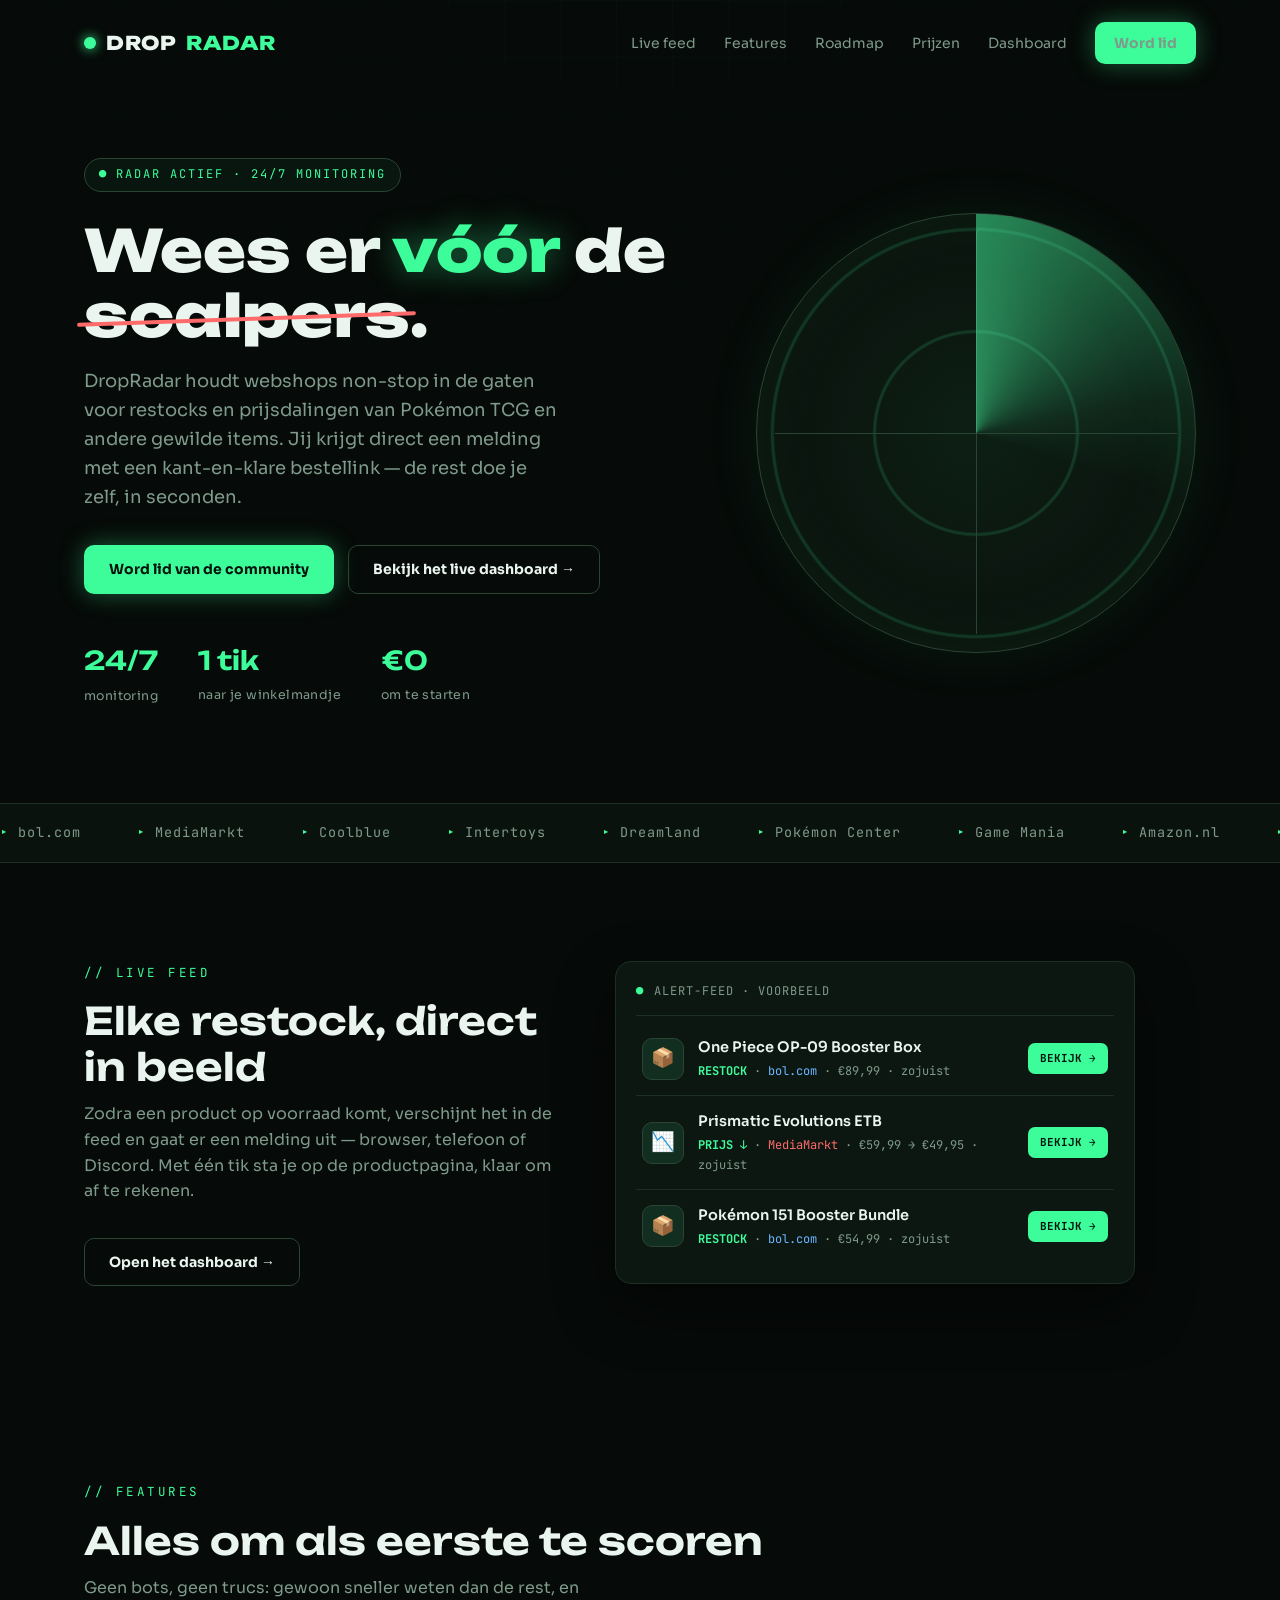
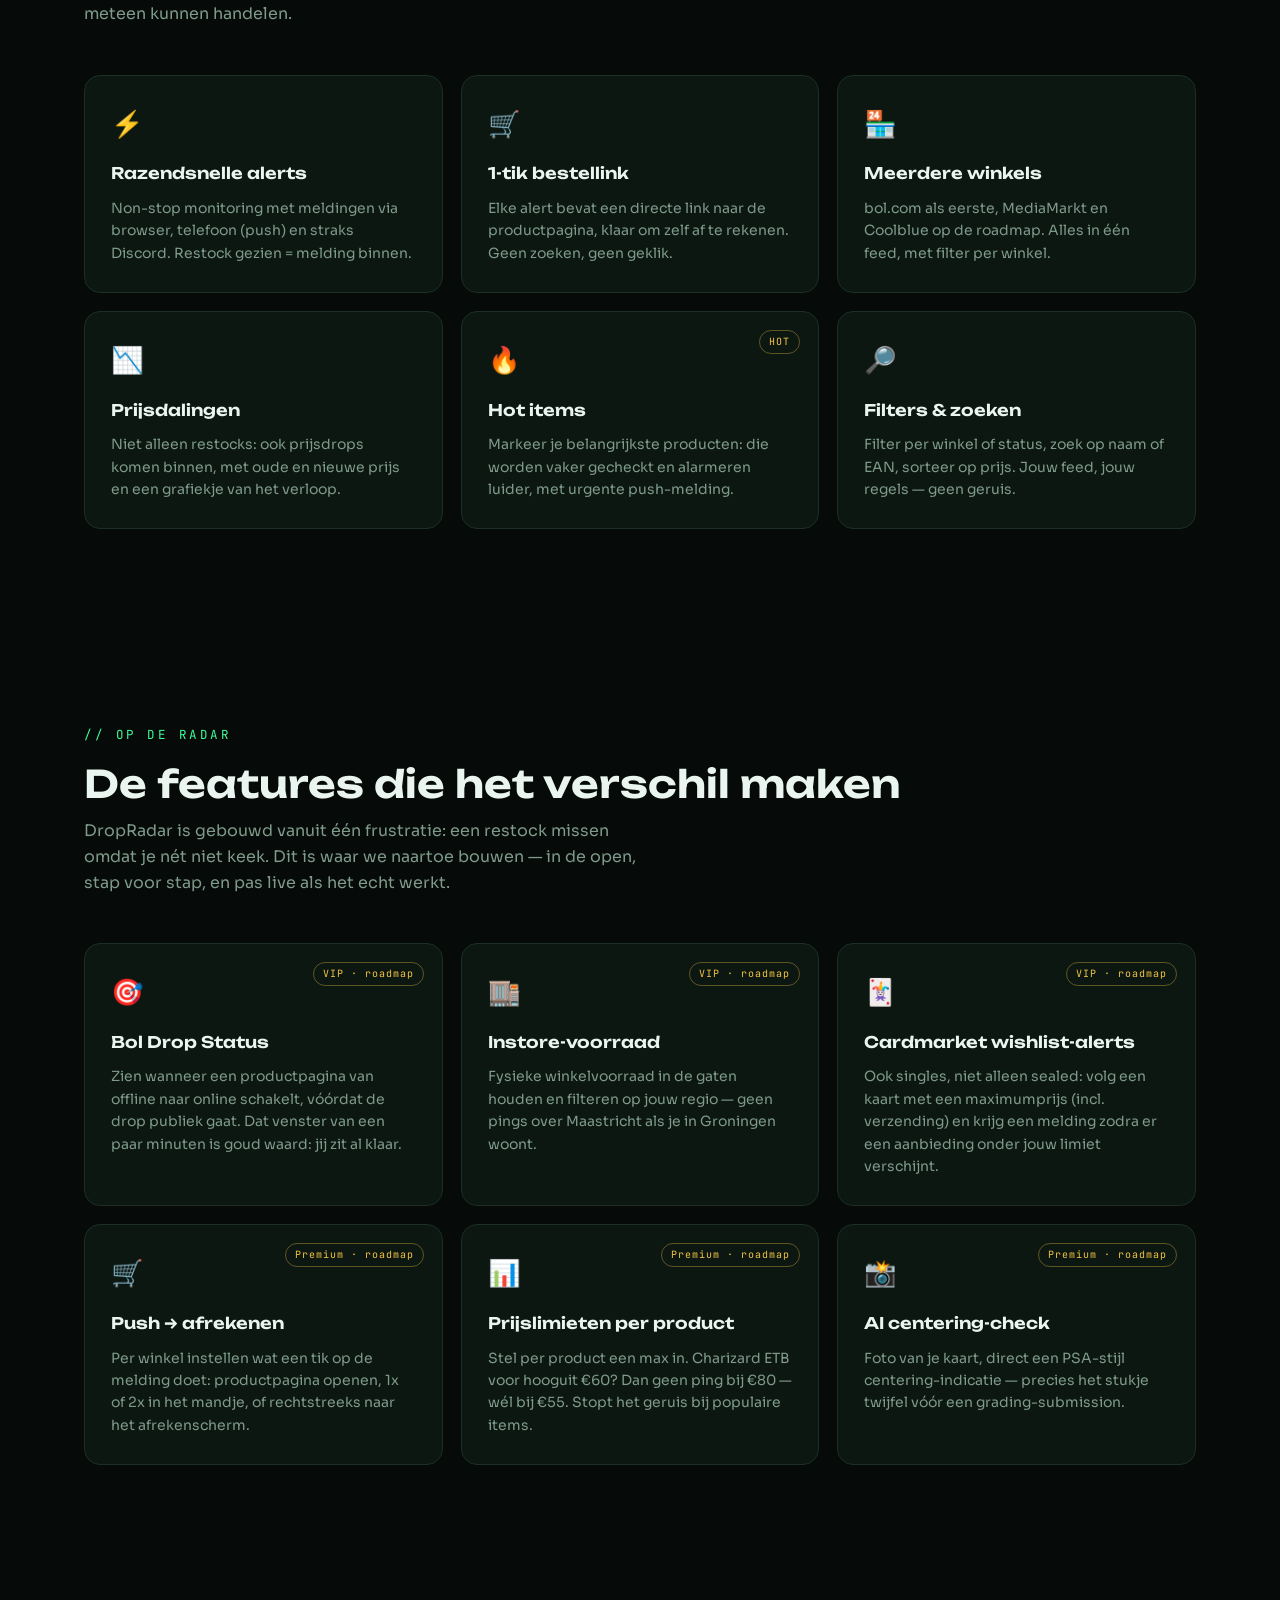
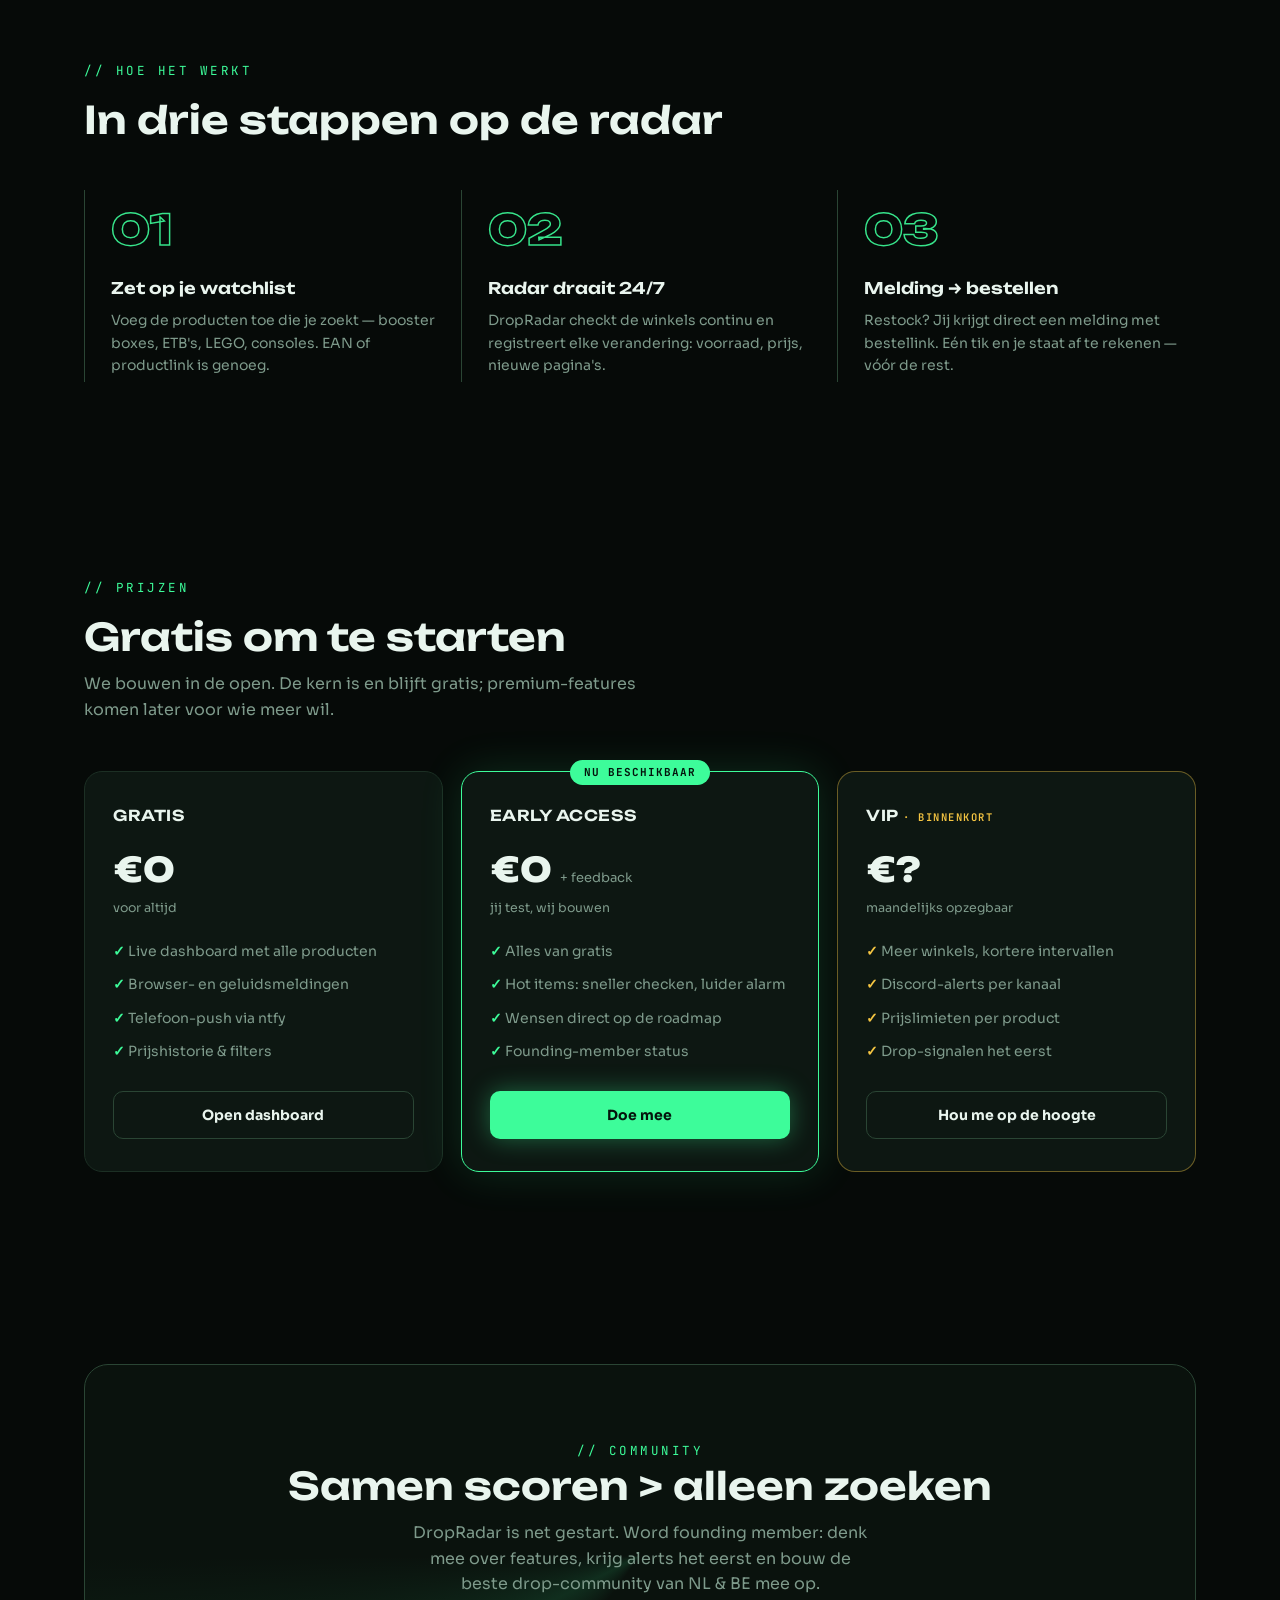
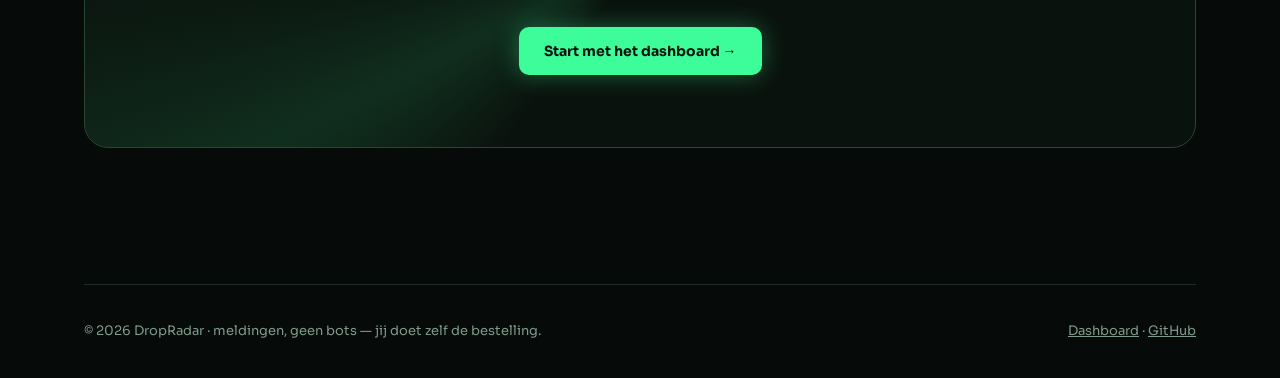
==== commit a460e4c4: "Voeg roadmap-sectie toe met VIP/Premium-features - Op de radar: Bol Drop Status, instore-voorraad, C" ====
--- a/index.html
+++ b/index.html
@@ -329,6 +329,7 @@
     <div class="nav-links">
       <a href="#feed">Live feed</a>
       <a href="#features">Features</a>
+      <a href="#roadmap">Roadmap</a>
       <a href="#prijzen">Prijzen</a>
       <a href="dashboard.html">Dashboard</a>
       <a class="btn btn-radar" href="#community">Word lid</a>
@@ -394,7 +395,21 @@
       <div class="card"><span class="ic">🏪</span><h3>Meerdere winkels</h3><p>bol.com als eerste, MediaMarkt en Coolblue op de roadmap. Alles in één feed, met filter per winkel.</p></div>
       <div class="card"><span class="ic">📉</span><h3>Prijsdalingen</h3><p>Niet alleen restocks: ook prijsdrops komen binnen, met oude en nieuwe prijs en een grafiekje van het verloop.</p></div>
       <div class="card"><span class="tag">HOT</span><span class="ic">🔥</span><h3>Hot items</h3><p>Markeer je belangrijkste producten: die worden vaker gecheckt en alarmeren luider, met urgente push-melding.</p></div>
-      <div class="card"><span class="tag">Binnenkort</span><span class="ic">🎯</span><h3>Drop-signalen</h3><p>Zie wanneer een productpagina wordt klaargezet — nog vóór het live gaat. Het vroegst mogelijke signaal.</p></div>
+      <div class="card"><span class="ic">🔎</span><h3>Filters &amp; zoeken</h3><p>Filter per winkel of status, zoek op naam of EAN, sorteer op prijs. Jouw feed, jouw regels — geen geruis.</p></div>
+    </div>
+  </section>
+
+  <section id="roadmap">
+    <span class="sec-kicker">// Op de radar</span>
+    <h2>De features die het verschil maken</h2>
+    <p class="sec-sub">DropRadar is gebouwd vanuit één frustratie: een restock missen omdat je nét niet keek. Dit is waar we naartoe bouwen — in de open, stap voor stap, en pas live als het echt werkt.</p>
+    <div class="cards">
+      <div class="card"><span class="tag">VIP &middot; roadmap</span><span class="ic">🎯</span><h3>Bol Drop Status</h3><p>Zien wanneer een productpagina van offline naar online schakelt, vóórdat de drop publiek gaat. Dat venster van een paar minuten is goud waard: jij zit al klaar.</p></div>
+      <div class="card"><span class="tag">VIP &middot; roadmap</span><span class="ic">🏬</span><h3>Instore-voorraad</h3><p>Fysieke winkelvoorraad in de gaten houden en filteren op jouw regio — geen pings over Maastricht als je in Groningen woont.</p></div>
+      <div class="card"><span class="tag">VIP &middot; roadmap</span><span class="ic">🃏</span><h3>Cardmarket wishlist-alerts</h3><p>Ook singles, niet alleen sealed: volg een kaart met een maximumprijs (incl. verzending) en krijg een melding zodra er een aanbieding onder jouw limiet verschijnt.</p></div>
+      <div class="card"><span class="tag">Premium &middot; roadmap</span><span class="ic">🛒</span><h3>Push &rarr; afrekenen</h3><p>Per winkel instellen wat een tik op de melding doet: productpagina openen, 1x of 2x in het mandje, of rechtstreeks naar het afrekenscherm.</p></div>
+      <div class="card"><span class="tag">Premium &middot; roadmap</span><span class="ic">📊</span><h3>Prijslimieten per product</h3><p>Stel per product een max in. Charizard ETB voor hooguit €60? Dan geen ping bij €80 — wél bij €55. Stopt het geruis bij populaire items.</p></div>
+      <div class="card"><span class="tag">Premium &middot; roadmap</span><span class="ic">📸</span><h3>AI centering-check</h3><p>Foto van je kaart, direct een PSA-stijl centering-indicatie — precies het stukje twijfel vóór een grading-submission.</p></div>
     </div>
   </section>
 
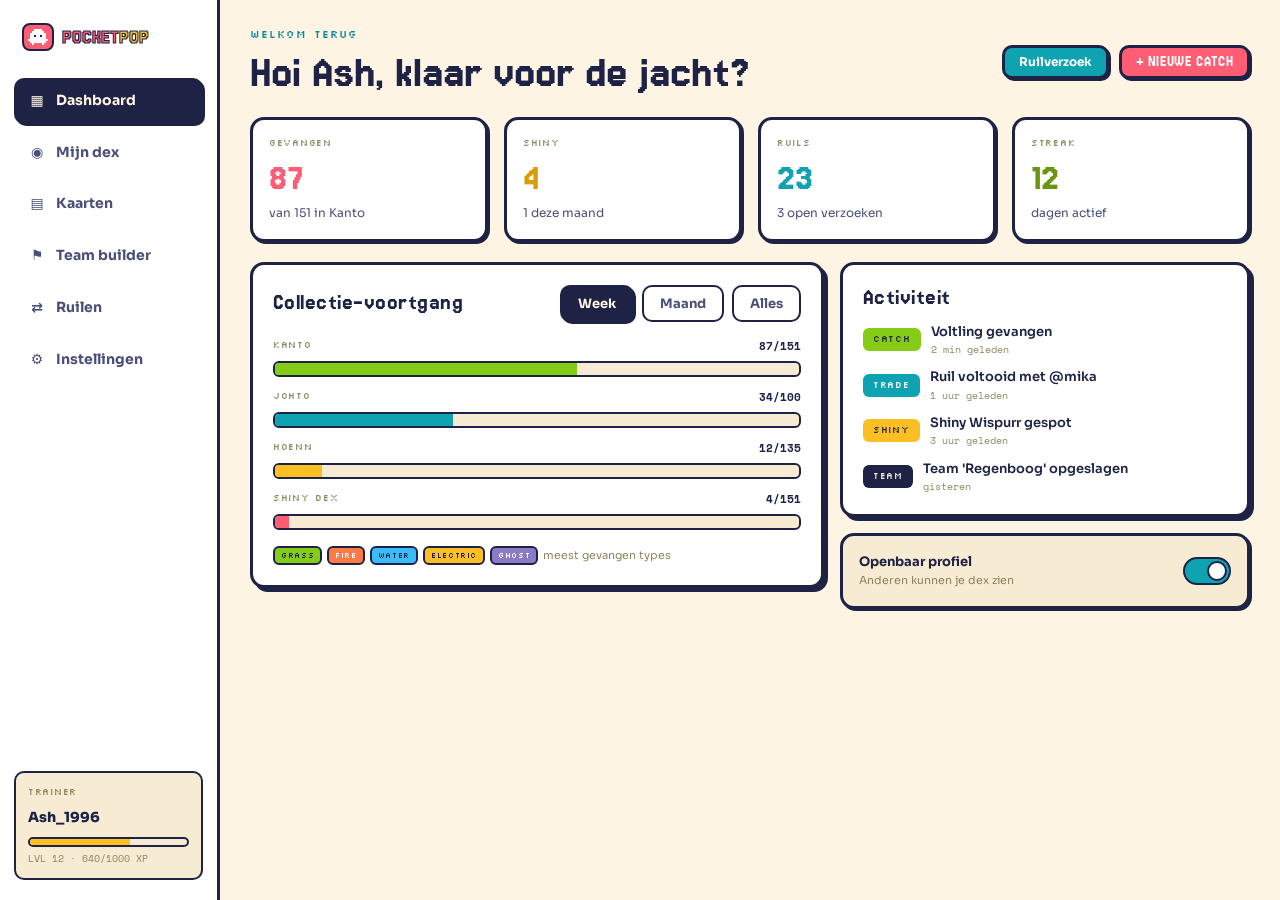
==== commit 6cd0e044: "Implementeer PocketPop-design system: dashboard, card tracker, mobiele app - pocketpop.css: design t" ====
--- a/index.html
+++ b/index.html
@@ -3,518 +3,188 @@
 <head>
 <meta charset="utf-8">
 <meta name="viewport" content="width=device-width, initial-scale=1">
-<title>DropRadar — Realtime restock-alerts voor TCG & verzamelaars</title>
-<meta name="description" content="DropRadar monitort webshops 24/7 op restocks en prijsdalingen van Pokémon TCG en meer. Ontvang direct een melding en bestel vóór de scalpers.">
-<link rel="preconnect" href="https://fonts.googleapis.com">
-<link rel="preconnect" href="https://fonts.gstatic.com" crossorigin>
-<link href="https://fonts.googleapis.com/css2?family=Unbounded:wght@400;600;800&family=Sora:wght@400;600;700&family=JetBrains+Mono:wght@400;700&display=swap" rel="stylesheet">
+<title>PocketPop — Dashboard</title>
+<meta name="description" content="PocketPop trainer-dashboard: stats, collectie-voortgang en activiteit in de Sunny Pixel Pop-stijl.">
+<link rel="stylesheet" href="pocketpop.css">
 <style>
-  :root {
-    --bg: #060a08;
-    --bg2: #0a120d;
-    --panel: #0d1712;
-    --line: #1c2f24;
-    --line2: #2a4534;
-    --text: #e9f5ee;
-    --muted: #7e9a8b;
-    --radar: #3dfc9a;
-    --radar-dim: rgba(61,252,154,.14);
-    --gold: #f5c542;
-    --red: #ff6b6b;
-    --blue: #6bb6ff;
-    --font-display: "Unbounded", sans-serif;
-    --font-body: "Sora", sans-serif;
-    --font-mono: "JetBrains Mono", monospace;
-  }
-  * { box-sizing: border-box; margin: 0; padding: 0; }
-  html { scroll-behavior: smooth; }
-  body {
-    background: var(--bg); color: var(--text);
-    font-family: var(--font-body); font-size: 16px; line-height: 1.6;
-    overflow-x: hidden;
-  }
-  /* radar-raster over de hele pagina */
-  body::before {
-    content: ""; position: fixed; inset: 0; pointer-events: none; z-index: 0;
-    background:
-      linear-gradient(var(--radar-dim) 1px, transparent 1px),
-      linear-gradient(90deg, var(--radar-dim) 1px, transparent 1px);
-    background-size: 56px 56px;
-    opacity: .18;
-    mask-image: radial-gradient(ellipse 90% 60% at 50% 0%, #000 0%, transparent 75%);
-  }
-  ::selection { background: var(--radar); color: #04140c; }
-
-  .wrap { max-width: 1160px; margin: 0 auto; padding: 0 24px; position: relative; z-index: 1; }
-  a { color: inherit; }
-
-  /* ---------- nav ---------- */
-  nav {
-    display: flex; align-items: center; justify-content: space-between;
-    padding: 22px 0; position: relative; z-index: 5;
-  }
-  .logo {
-    font-family: var(--font-display); font-weight: 800; font-size: 19px;
-    letter-spacing: .5px; text-decoration: none; display: flex; align-items: center; gap: 10px;
-  }
-  .logo .blip {
-    width: 12px; height: 12px; border-radius: 50%; background: var(--radar);
-    box-shadow: 0 0 12px var(--radar); animation: blip 2s ease-out infinite;
-  }
-  @keyframes blip {
-    0%, 100% { box-shadow: 0 0 6px var(--radar); }
-    50% { box-shadow: 0 0 18px var(--radar), 0 0 34px rgba(61,252,154,.5); }
-  }
-  .logo em { color: var(--radar); font-style: normal; }
-  .nav-links { display: flex; gap: 28px; align-items: center; font-size: 14px; }
-  .nav-links a { text-decoration: none; color: var(--muted); transition: color .2s; }
-  .nav-links a:hover { color: var(--text); }
-  .btn {
-    display: inline-block; text-decoration: none; font-weight: 700; font-size: 14px;
-    padding: 12px 24px; border-radius: 10px; transition: transform .15s, box-shadow .2s;
-    border: 1px solid transparent;
-  }
-  .btn:hover { transform: translateY(-2px); }
-  .btn-radar {
-    background: var(--radar); color: #04140c;
-    box-shadow: 0 0 24px rgba(61,252,154,.35);
-  }
-  .btn-radar:hover { box-shadow: 0 0 40px rgba(61,252,154,.55); }
-  .btn-ghost { border-color: var(--line2); color: var(--text); }
-  .btn-ghost:hover { border-color: var(--radar); }
-  .nav-links .btn { padding: 9px 18px; }
-
-  /* ---------- hero ---------- */
-  header.hero {
-    display: grid; grid-template-columns: 1.1fr .9fr; gap: 48px; align-items: center;
-    padding: 72px 0 96px; position: relative;
-  }
-  .kicker {
-    font-family: var(--font-mono); font-size: 12px; color: var(--radar);
-    letter-spacing: 2px; text-transform: uppercase; display: inline-flex;
-    align-items: center; gap: 8px; border: 1px solid var(--line2);
-    padding: 6px 14px; border-radius: 999px; background: rgba(61,252,154,.05);
-    animation: rise .7s ease both;
-  }
-  .kicker::before { content: "●"; animation: blink 1.4s steps(2) infinite; }
-  @keyframes blink { 50% { opacity: .2; } }
-  h1 {
-    font-family: var(--font-display); font-weight: 800;
-    font-size: clamp(34px, 5vw, 58px); line-height: 1.12; margin: 26px 0 20px;
-    animation: rise .7s .08s ease both;
-  }
-  h1 .accent { color: var(--radar); text-shadow: 0 0 32px rgba(61,252,154,.45); }
-  h1 .strike { position: relative; white-space: nowrap; }
-  h1 .strike::after {
-    content: ""; position: absolute; left: -2%; right: -2%; top: 54%;
-    height: 4px; background: var(--red); transform: rotate(-2deg); border-radius: 2px;
-  }
-  .hero p.lead { color: var(--muted); font-size: 18px; max-width: 480px; animation: rise .7s .16s ease both; }
-  .hero-cta { display: flex; gap: 14px; margin-top: 34px; flex-wrap: wrap; animation: rise .7s .24s ease both; }
-  .hero-stats {
-    display: flex; gap: 40px; margin-top: 46px; animation: rise .7s .32s ease both;
-    flex-wrap: wrap;
-  }
-  .stat b {
-    display: block; font-family: var(--font-display); font-size: 26px; font-weight: 600;
-    color: var(--radar);
-  }
-  .stat span { font-size: 12.5px; color: var(--muted); letter-spacing: .4px; }
-  @keyframes rise { from { opacity: 0; transform: translateY(18px); } to { opacity: 1; transform: none; } }
-
-  /* radar-visual */
-  .radar {
-    aspect-ratio: 1; border-radius: 50%; position: relative; max-width: 440px;
-    margin-left: auto; width: 100%;
-    border: 1px solid var(--line2);
-    background:
-      radial-gradient(circle, transparent 0 32%, var(--radar-dim) 32.5% 33%, transparent 33.5% 65%, var(--radar-dim) 65.5% 66%, transparent 66.5%),
-      radial-gradient(circle at 50% 50%, rgba(61,252,154,.06), transparent 70%),
-      var(--bg2);
-    box-shadow: inset 0 0 80px rgba(61,252,154,.06), 0 0 60px rgba(61,252,154,.07);
-    animation: rise .8s .2s ease both;
-  }
-  .radar::before, .radar::after {
-    content: ""; position: absolute; background: var(--line2);
-  }
-  .radar::before { left: 50%; top: 4%; bottom: 4%; width: 1px; }
-  .radar::after { top: 50%; left: 4%; right: 4%; height: 1px; }
-  .sweep {
-    position: absolute; inset: 0; border-radius: 50%;
-    background: conic-gradient(from 0deg, rgba(61,252,154,.5), rgba(61,252,154,.08) 22%, transparent 30%);
-    animation: sweep 4s linear infinite;
-    mix-blend-mode: screen;
-  }
-  @keyframes sweep { to { transform: rotate(360deg); } }
-  .radar .dot {
-    position: absolute; width: 10px; height: 10px; border-radius: 50%;
-    background: var(--radar); opacity: 0;
-    animation: ping 4s linear infinite;
-  }
-  .radar .dot.gold { background: var(--gold); }
-  @keyframes ping {
-    0%, 100% { opacity: 0; box-shadow: 0 0 0 0 rgba(61,252,154,.6); }
-    8% { opacity: 1; box-shadow: 0 0 14px 3px rgba(61,252,154,.6); }
-    45% { opacity: .25; box-shadow: 0 0 0 12px transparent; }
-    70% { opacity: 0; }
-  }
-  .radar .label {
-    position: absolute; font-family: var(--font-mono); font-size: 10.5px;
-    color: var(--muted); transform: translate(12px, -4px); white-space: nowrap;
-  }
-
-  /* ---------- winkels-marquee ---------- */
-  .shops { border-block: 1px solid var(--line); padding: 18px 0; overflow: hidden; background: var(--bg2); }
-  .shops .track {
-    display: flex; gap: 56px; width: max-content;
-    animation: scroll 26s linear infinite; font-family: var(--font-mono);
-    font-size: 13.5px; color: var(--muted); letter-spacing: 1px;
-  }
-  .shops .track span::before { content: "▸ "; color: var(--radar); }
-  @keyframes scroll { to { transform: translateX(-50%); } }
-
-  /* ---------- secties ---------- */
-  section { padding: 96px 0; position: relative; }
-  .sec-kicker {
-    font-family: var(--font-mono); color: var(--radar); font-size: 12.5px;
-    letter-spacing: 2.5px; text-transform: uppercase;
-  }
-  h2 {
-    font-family: var(--font-display); font-weight: 600;
-    font-size: clamp(26px, 3.4vw, 38px); margin: 14px 0 12px; line-height: 1.2;
-  }
-  .sec-sub { color: var(--muted); max-width: 560px; }
-
-  /* live feed */
-  .feed-grid { display: grid; grid-template-columns: .9fr 1.1fr; gap: 56px; align-items: center; }
-  .feed {
-    background: var(--panel); border: 1px solid var(--line); border-radius: 16px;
-    padding: 20px; max-width: 520px; box-shadow: 0 24px 60px rgba(0,0,0,.45);
-  }
-  .feed-head {
-    display: flex; align-items: center; gap: 10px; font-family: var(--font-mono);
-    font-size: 12px; color: var(--muted); padding-bottom: 14px; border-bottom: 1px solid var(--line);
-    margin-bottom: 6px; letter-spacing: 1px;
-  }
-  .feed-head .live { color: var(--radar); animation: blink 1.4s steps(2) infinite; }
-  .alert {
-    display: grid; grid-template-columns: 42px 1fr auto; gap: 14px; align-items: center;
-    padding: 14px 6px; border-bottom: 1px solid var(--line);
-    animation: slot .5s ease both;
-  }
-  .alert:last-child { border-bottom: 0; }
-  @keyframes slot { from { opacity: 0; transform: translateY(-14px); } to { opacity: 1; transform: none; } }
-  .alert .icon {
-    width: 42px; height: 42px; border-radius: 10px; display: grid; place-items: center;
-    font-size: 19px; background: rgba(61,252,154,.1); border: 1px solid var(--line2);
-  }
-  .alert .t { font-weight: 600; font-size: 14.5px; }
-  .alert .m { font-family: var(--font-mono); font-size: 12px; color: var(--muted); margin-top: 3px; }
-  .alert .m b { color: var(--radar); font-weight: 700; }
-  .alert .m .shop-mm { color: var(--red); }
-  .alert .m .shop-bol { color: var(--blue); }
-  .alert .atc {
-    font-family: var(--font-mono); font-size: 11px; font-weight: 700; text-decoration: none;
-    background: var(--radar); color: #04140c; padding: 7px 12px; border-radius: 7px;
-    white-space: nowrap;
-  }
-  .alert.gone .icon { background: rgba(255,107,107,.08); }
-  .alert.gone .atc { background: var(--line2); color: var(--muted); }
-
-  /* features */
-  .cards { display: grid; grid-template-columns: repeat(3, 1fr); gap: 18px; margin-top: 48px; }
-  .card {
-    background: var(--panel); border: 1px solid var(--line); border-radius: 16px;
-    padding: 28px 26px; position: relative; overflow: hidden;
-    transition: transform .2s, border-color .2s;
-  }
-  .card:hover { transform: translateY(-4px); border-color: var(--line2); }
-  .card::after {
-    content: ""; position: absolute; inset: 0;
-    background: radial-gradient(320px circle at var(--mx, 50%) var(--my, 0%), rgba(61,252,154,.07), transparent 60%);
-    opacity: 0; transition: opacity .25s; pointer-events: none;
-  }
-  .card:hover::after { opacity: 1; }
-  .card .ic { font-size: 26px; margin-bottom: 16px; display: block; }
-  .card h3 { font-family: var(--font-display); font-size: 16px; font-weight: 600; margin-bottom: 10px; }
-  .card p { color: var(--muted); font-size: 14px; }
-  .card .tag {
-    position: absolute; top: 18px; right: 18px; font-family: var(--font-mono);
-    font-size: 10px; letter-spacing: 1px; color: var(--gold);
-    border: 1px solid rgba(245,197,66,.35); padding: 3px 9px; border-radius: 999px;
-  }
-
-  /* stappen */
-  .steps { display: grid; grid-template-columns: repeat(3, 1fr); gap: 18px; margin-top: 48px; counter-reset: step; }
-  .step {
-    border-left: 1px solid var(--line2); padding: 6px 0 6px 26px; position: relative;
-  }
-  .step::before {
-    counter-increment: step; content: "0" counter(step);
-    font-family: var(--font-display); font-size: 42px; font-weight: 800;
-    color: transparent; -webkit-text-stroke: 1.5px var(--radar);
-    display: block; margin-bottom: 12px; opacity: .9;
-  }
-  .step h3 { font-family: var(--font-display); font-size: 16px; font-weight: 600; margin-bottom: 8px; }
-  .step p { color: var(--muted); font-size: 14px; }
-
-  /* pricing */
-  .plans { display: grid; grid-template-columns: repeat(3, 1fr); gap: 18px; margin-top: 48px; align-items: stretch; }
-  .plan {
-    background: var(--panel); border: 1px solid var(--line); border-radius: 18px;
-    padding: 32px 28px; display: flex; flex-direction: column; position: relative;
-  }
-  .plan.vip { border-color: rgba(245,197,66,.4); }
-  .plan.featured {
-    border-color: var(--radar);
-    box-shadow: 0 0 44px rgba(61,252,154,.14);
-  }
-  .plan .badge {
-    position: absolute; top: -12px; left: 50%; transform: translateX(-50%);
-    background: var(--radar); color: #04140c; font-size: 11px; font-weight: 700;
-    font-family: var(--font-mono); letter-spacing: 1px; padding: 4px 14px; border-radius: 999px;
-  }
-  .plan h3 { font-family: var(--font-display); font-size: 15px; font-weight: 600; letter-spacing: .5px; }
-  .plan .price { font-family: var(--font-display); font-size: 34px; font-weight: 800; margin: 14px 0 2px; }
-  .plan .price small { font-size: 13px; color: var(--muted); font-weight: 400; font-family: var(--font-body); }
-  .plan .per { color: var(--muted); font-size: 12.5px; margin-bottom: 22px; }
-  .plan ul { list-style: none; display: grid; gap: 11px; font-size: 14px; color: var(--muted); margin-bottom: 28px; }
-  .plan li::before { content: "✓ "; color: var(--radar); font-weight: 700; }
-  .plan.vip li::before { color: var(--gold); }
-  .plan .btn { margin-top: auto; text-align: center; }
-  .soon {
-    font-family: var(--font-mono); font-size: 10.5px; letter-spacing: 1.5px;
-    color: var(--gold); text-transform: uppercase;
-  }
-
-  /* community-cta */
-  .cta-box {
-    border: 1px solid var(--line2); border-radius: 24px; text-align: center;
-    padding: 72px 32px; position: relative; overflow: hidden; background: var(--bg2);
-  }
-  .cta-box::before {
-    content: ""; position: absolute; inset: -40%;
-    background: conic-gradient(from 0deg, transparent 60%, rgba(61,252,154,.12), transparent 75%);
-    animation: sweep 7s linear infinite;
-  }
-  .cta-box > * { position: relative; }
-  .cta-box h2 { margin-top: 0; }
-  .cta-box p { color: var(--muted); max-width: 460px; margin: 0 auto 30px; }
-
-  footer {
-    border-top: 1px solid var(--line); padding: 36px 0; margin-top: 40px;
-    display: flex; justify-content: space-between; gap: 16px; flex-wrap: wrap;
-    color: var(--muted); font-size: 13px;
-  }
-  footer a { color: var(--muted); }
-  footer a:hover { color: var(--radar); }
-
-  @media (max-width: 900px) {
-    header.hero { grid-template-columns: 1fr; padding-top: 40px; }
-    .radar { margin: 0 auto; max-width: 340px; }
-    .feed-grid { grid-template-columns: 1fr; }
-    .cards, .steps, .plans { grid-template-columns: 1fr; }
-    .nav-links a:not(.btn) { display: none; }
-  }
-  @media (prefers-reduced-motion: reduce) {
-    *, *::before, *::after { animation-duration: .01ms !important; animation-iteration-count: 1 !important; }
+  .layout { display: flex; min-height: 100vh; }
+  .sidebar { width: 220px; flex: 0 0 auto; background: var(--surface-card);
+    border-right: var(--border-thick); padding: 20px 14px; display: flex; flex-direction: column; gap: 6px; }
+  .sidebar__logo { display: flex; align-items: center; gap: 8px; padding: 0 8px 18px; }
+  .sidebar__logo .wordmark { font-size: 22px; }
+  .navitem { display: flex; align-items: center; gap: 10px; text-align: left; text-decoration: none;
+    font-family: var(--font-body); font-size: 14px; font-weight: 700;
+    padding: 10px 12px; border-radius: var(--radius-md); cursor: pointer;
+    background: transparent; color: var(--pp-ink-soft); border: 2px solid transparent; }
+  .navitem:hover { color: var(--pp-ink); }
+  .navitem__icon { width: 18px; text-align: center; }
+  .navitem--active { background: var(--pp-ink); color: var(--pp-paper); border: var(--border-mid);
+    box-shadow: var(--shadow-sticker-sm); }
+  .navitem--active:hover { color: var(--pp-paper); }
+  .trainer { margin-top: auto; background: var(--surface-well); border: var(--border-mid);
+    border-radius: var(--radius-md); padding: 12px; }
+  .main { flex: 1; padding: 26px 30px; display: grid; gap: 20px; align-content: start; }
+  .main__head { display: flex; align-items: center; justify-content: space-between; flex-wrap: wrap; gap: 12px; }
+  .main__title { font-family: var(--font-display); font-size: var(--display-lg); font-weight: 400; line-height: 1; margin: 0; }
+  .statrow { display: flex; gap: 16px; flex-wrap: wrap; }
+  .statcard { flex: 1; min-width: 150px; }
+  .statcard__value { font-family: var(--font-display); font-size: 40px; line-height: 1; }
+  .split { display: grid; grid-template-columns: 1.4fr 1fr; gap: 16px; align-items: start; }
+  .activity-row { display: flex; align-items: center; gap: 10px; }
+  @media (max-width: 860px) {
+    .split { grid-template-columns: 1fr; }
+    .sidebar { width: 74px; }
+    .sidebar__logo .wordmark, .navitem span:not(.navitem__icon), .trainer { display: none; }
+    .main__title { font-size: var(--display-md); }
   }
 </style>
 </head>
 <body>
+<div class="layout">
+  <aside class="sidebar">
+    <div class="sidebar__logo">
+      <span class="blip-badge"><img src="assets/blip-white.svg" alt="" width="20"></span>
+      <span class="wordmark">POCKET<b>POP</b></span>
+    </div>
+    <a class="navitem navitem--active" href="index.html"><span class="navitem__icon">▦</span><span>Dashboard</span></a>
+    <a class="navitem" href="app.html"><span class="navitem__icon">◉</span><span>Mijn dex</span></a>
+    <a class="navitem" href="card-tracker.html"><span class="navitem__icon">▤</span><span>Kaarten</span></a>
+    <a class="navitem" href="#"><span class="navitem__icon">⚑</span><span>Team builder</span></a>
+    <a class="navitem" href="#"><span class="navitem__icon">⇄</span><span>Ruilen</span></a>
+    <a class="navitem" href="#"><span class="navitem__icon">⚙</span><span>Instellingen</span></a>
+    <div class="trainer">
+      <div class="pixel muted" style="font-size:9px;margin-bottom:8px;">TRAINER</div>
+      <div style="font-family:var(--font-body);font-weight:800;font-size:14px;">Ash_1996</div>
+      <div class="progress__track" style="height:10px;margin-top:8px;">
+        <div class="progress__fill" style="width:64%;background:var(--pp-amber);"></div>
+      </div>
+      <div class="mono muted" style="font-size:10px;margin-top:4px;">LVL 12 · 640/1000 XP</div>
+    </div>
+  </aside>
 
-<div class="wrap">
-  <nav>
-    <a class="logo" href="#"><span class="blip"></span>DROP<em>RADAR</em></a>
-    <div class="nav-links">
-      <a href="#feed">Live feed</a>
-      <a href="#features">Features</a>
-      <a href="#roadmap">Roadmap</a>
-      <a href="#prijzen">Prijzen</a>
-      <a href="dashboard.html">Dashboard</a>
-      <a class="btn btn-radar" href="#community">Word lid</a>
-    </div>
-  </nav>
-
-  <header class="hero">
-    <div>
-      <span class="kicker">Radar actief &middot; 24/7 monitoring</span>
-      <h1>Wees er <span class="accent">vóór</span> de <span class="strike">scalpers</span>.</h1>
-      <p class="lead">DropRadar houdt webshops non-stop in de gaten voor restocks en prijsdalingen van Pokémon TCG en andere gewilde items. Jij krijgt direct een melding met een kant-en-klare bestellink — de rest doe je zelf, in seconden.</p>
-      <div class="hero-cta">
-        <a class="btn btn-radar" href="#community">Word lid van de community</a>
-        <a class="btn btn-ghost" href="dashboard.html">Bekijk het live dashboard &rarr;</a>
+  <main class="main">
+    <div class="main__head">
+      <div>
+        <div class="kicker" style="margin-bottom:6px;">WELKOM TERUG</div>
+        <h1 class="main__title">Hoi Ash, klaar voor de jacht?</h1>
       </div>
-      <div class="hero-stats">
-        <div class="stat"><b>24/7</b><span>monitoring</span></div>
-        <div class="stat"><b>1 tik</b><span>naar je winkelmandje</span></div>
-        <div class="stat"><b>&euro;0</b><span>om te starten</span></div>
+      <div style="display:flex;gap:10px;">
+        <button class="btn btn--sm btn--secondary btn--body">Ruilverzoek</button>
+        <button class="btn btn--sm">+ NIEUWE CATCH</button>
       </div>
     </div>
-    <div class="radar" aria-hidden="true">
-      <div class="sweep"></div>
-      <div class="dot" style="left:62%; top:28%; animation-delay:.4s"><span class="label">bol.com — restock</span></div>
-      <div class="dot gold" style="left:30%; top:52%; animation-delay:1.7s"><span class="label">MediaMarkt — prijs ↓</span></div>
-      <div class="dot" style="left:55%; top:70%; animation-delay:2.9s"><span class="label">Coolblue — drop</span></div>
+
+    <div class="statrow">
+      <div class="card card--sm statcard">
+        <div class="pixel muted" style="font-size:9px;margin-bottom:8px;">GEVANGEN</div>
+        <div class="statcard__value" style="color:var(--pp-coral);">87</div>
+        <div style="font-size:12px;color:var(--text-secondary);margin-top:6px;">van 151 in Kanto</div>
+      </div>
+      <div class="card card--sm statcard">
+        <div class="pixel muted" style="font-size:9px;margin-bottom:8px;">SHINY</div>
+        <div class="statcard__value" style="color:var(--pp-amber-deep);">4</div>
+        <div style="font-size:12px;color:var(--text-secondary);margin-top:6px;">1 deze maand</div>
+      </div>
+      <div class="card card--sm statcard">
+        <div class="pixel muted" style="font-size:9px;margin-bottom:8px;">RUILS</div>
+        <div class="statcard__value" style="color:var(--pp-teal);">23</div>
+        <div style="font-size:12px;color:var(--text-secondary);margin-top:6px;">3 open verzoeken</div>
+      </div>
+      <div class="card card--sm statcard">
+        <div class="pixel muted" style="font-size:9px;margin-bottom:8px;">STREAK</div>
+        <div class="statcard__value" style="color:var(--pp-lime-deep);">12</div>
+        <div style="font-size:12px;color:var(--text-secondary);margin-top:6px;">dagen actief</div>
+      </div>
     </div>
-  </header>
-</div>
 
-<div class="shops" aria-hidden="true">
-  <div class="track">
-    <span>bol.com</span><span>MediaMarkt</span><span>Coolblue</span><span>Intertoys</span><span>Dreamland</span><span>Pok&eacute;mon Center</span><span>Game Mania</span><span>Amazon.nl</span>
-    <span>bol.com</span><span>MediaMarkt</span><span>Coolblue</span><span>Intertoys</span><span>Dreamland</span><span>Pok&eacute;mon Center</span><span>Game Mania</span><span>Amazon.nl</span>
-  </div>
-</div>
-
-<div class="wrap">
-  <section id="feed">
-    <div class="feed-grid">
-      <div>
-        <span class="sec-kicker">// Live feed</span>
-        <h2>Elke restock, direct in beeld</h2>
-        <p class="sec-sub">Zodra een product op voorraad komt, verschijnt het in de feed en gaat er een melding uit — browser, telefoon of Discord. Met één tik sta je op de productpagina, klaar om af te rekenen.</p>
-        <div class="hero-cta">
-          <a class="btn btn-ghost" href="dashboard.html">Open het dashboard &rarr;</a>
+    <div class="split">
+      <div class="card" style="padding:20px;">
+        <div style="display:flex;justify-content:space-between;align-items:center;margin-bottom:16px;">
+          <span class="display" style="font-size:24px;">Collectie-voortgang</span>
+          <div class="tabs tabs--body" id="progtabs">
+            <button class="tab" aria-selected="true">Week</button>
+            <button class="tab" aria-selected="false">Maand</button>
+            <button class="tab" aria-selected="false">Alles</button>
+          </div>
+        </div>
+        <div style="display:grid;gap:12px;">
+          <div>
+            <div class="progress__head"><span class="progress__label">Kanto</span><span class="progress__value">87/151</span></div>
+            <div class="progress__track"><div class="progress__fill" style="width:57.6%;background:var(--pp-lime);"></div></div>
+          </div>
+          <div>
+            <div class="progress__head"><span class="progress__label">Johto</span><span class="progress__value">34/100</span></div>
+            <div class="progress__track"><div class="progress__fill" style="width:34%;background:var(--pp-teal);"></div></div>
+          </div>
+          <div>
+            <div class="progress__head"><span class="progress__label">Hoenn</span><span class="progress__value">12/135</span></div>
+            <div class="progress__track"><div class="progress__fill" style="width:8.9%;background:var(--pp-amber);"></div></div>
+          </div>
+          <div>
+            <div class="progress__head"><span class="progress__label">Shiny dex</span><span class="progress__value">4/151</span></div>
+            <div class="progress__track"><div class="progress__fill" style="width:2.6%;background:var(--pp-coral);"></div></div>
+          </div>
+        </div>
+        <div style="display:flex;gap:5px;margin-top:16px;flex-wrap:wrap;align-items:center;">
+          <span class="chip chip--sm" data-type="grass">grass</span>
+          <span class="chip chip--sm" data-type="fire">fire</span>
+          <span class="chip chip--sm" data-type="water">water</span>
+          <span class="chip chip--sm" data-type="electric">electric</span>
+          <span class="chip chip--sm" data-type="ghost">ghost</span>
+          <span style="font-size:11px;color:var(--text-muted);">meest gevangen types</span>
         </div>
       </div>
-      <div class="feed" aria-label="Voorbeeld van de alert-feed">
-        <div class="feed-head"><span class="live">●</span> ALERT-FEED &middot; VOORBEELD</div>
-        <div id="alerts"></div>
+
+      <div style="display:grid;gap:16px;">
+        <div class="card" style="padding:20px;">
+          <div class="display" style="font-size:24px;margin-bottom:12px;">Activiteit</div>
+          <div style="display:grid;gap:10px;">
+            <div class="activity-row"><span class="badge badge--lime">CATCH</span>
+              <div style="flex:1;min-width:0;">
+                <div style="font-size:13px;font-weight:600;">Voltling gevangen</div>
+                <div class="mono muted" style="font-size:10px;">2 min geleden</div>
+              </div></div>
+            <div class="activity-row"><span class="badge badge--teal">TRADE</span>
+              <div style="flex:1;min-width:0;">
+                <div style="font-size:13px;font-weight:600;">Ruil voltooid met @mika</div>
+                <div class="mono muted" style="font-size:10px;">1 uur geleden</div>
+              </div></div>
+            <div class="activity-row"><span class="badge badge--amber">SHINY</span>
+              <div style="flex:1;min-width:0;">
+                <div style="font-size:13px;font-weight:600;">Shiny Wispurr gespot</div>
+                <div class="mono muted" style="font-size:10px;">3 uur geleden</div>
+              </div></div>
+            <div class="activity-row"><span class="badge">TEAM</span>
+              <div style="flex:1;min-width:0;">
+                <div style="font-size:13px;font-weight:600;">Team 'Regenboog' opgeslagen</div>
+                <div class="mono muted" style="font-size:10px;">gisteren</div>
+              </div></div>
+          </div>
+        </div>
+        <div class="card card--sm card--well" style="padding:16px;">
+          <div style="display:flex;justify-content:space-between;align-items:center;">
+            <div>
+              <div style="font-weight:700;font-size:13px;">Openbaar profiel</div>
+              <div style="font-size:11px;color:var(--text-muted);">Anderen kunnen je dex zien</div>
+            </div>
+            <label class="switch">
+              <input type="checkbox" role="switch" checked>
+              <span class="switch__track"><span class="switch__thumb"></span></span>
+            </label>
+          </div>
+        </div>
       </div>
     </div>
-  </section>
-
-  <section id="features">
-    <span class="sec-kicker">// Features</span>
-    <h2>Alles om als eerste te scoren</h2>
-    <p class="sec-sub">Geen bots, geen trucs: gewoon sneller weten dan de rest, en meteen kunnen handelen.</p>
-    <div class="cards">
-      <div class="card"><span class="ic">⚡</span><h3>Razendsnelle alerts</h3><p>Non-stop monitoring met meldingen via browser, telefoon (push) en straks Discord. Restock gezien = melding binnen.</p></div>
-      <div class="card"><span class="ic">🛒</span><h3>1-tik bestellink</h3><p>Elke alert bevat een directe link naar de productpagina, klaar om zelf af te rekenen. Geen zoeken, geen geklik.</p></div>
-      <div class="card"><span class="ic">🏪</span><h3>Meerdere winkels</h3><p>bol.com als eerste, MediaMarkt en Coolblue op de roadmap. Alles in één feed, met filter per winkel.</p></div>
-      <div class="card"><span class="ic">📉</span><h3>Prijsdalingen</h3><p>Niet alleen restocks: ook prijsdrops komen binnen, met oude en nieuwe prijs en een grafiekje van het verloop.</p></div>
-      <div class="card"><span class="tag">HOT</span><span class="ic">🔥</span><h3>Hot items</h3><p>Markeer je belangrijkste producten: die worden vaker gecheckt en alarmeren luider, met urgente push-melding.</p></div>
-      <div class="card"><span class="ic">🔎</span><h3>Filters &amp; zoeken</h3><p>Filter per winkel of status, zoek op naam of EAN, sorteer op prijs. Jouw feed, jouw regels — geen geruis.</p></div>
-    </div>
-  </section>
-
-  <section id="roadmap">
-    <span class="sec-kicker">// Op de radar</span>
-    <h2>De features die het verschil maken</h2>
-    <p class="sec-sub">DropRadar is gebouwd vanuit één frustratie: een restock missen omdat je nét niet keek. Dit is waar we naartoe bouwen — in de open, stap voor stap, en pas live als het echt werkt.</p>
-    <div class="cards">
-      <div class="card"><span class="tag">VIP &middot; roadmap</span><span class="ic">🎯</span><h3>Bol Drop Status</h3><p>Zien wanneer een productpagina van offline naar online schakelt, vóórdat de drop publiek gaat. Dat venster van een paar minuten is goud waard: jij zit al klaar.</p></div>
-      <div class="card"><span class="tag">VIP &middot; roadmap</span><span class="ic">🏬</span><h3>Instore-voorraad</h3><p>Fysieke winkelvoorraad in de gaten houden en filteren op jouw regio — geen pings over Maastricht als je in Groningen woont.</p></div>
-      <div class="card"><span class="tag">VIP &middot; roadmap</span><span class="ic">🃏</span><h3>Cardmarket wishlist-alerts</h3><p>Ook singles, niet alleen sealed: volg een kaart met een maximumprijs (incl. verzending) en krijg een melding zodra er een aanbieding onder jouw limiet verschijnt.</p></div>
-      <div class="card"><span class="tag">Premium &middot; roadmap</span><span class="ic">🛒</span><h3>Push &rarr; afrekenen</h3><p>Per winkel instellen wat een tik op de melding doet: productpagina openen, 1x of 2x in het mandje, of rechtstreeks naar het afrekenscherm.</p></div>
-      <div class="card"><span class="tag">Premium &middot; roadmap</span><span class="ic">📊</span><h3>Prijslimieten per product</h3><p>Stel per product een max in. Charizard ETB voor hooguit €60? Dan geen ping bij €80 — wél bij €55. Stopt het geruis bij populaire items.</p></div>
-      <div class="card"><span class="tag">Premium &middot; roadmap</span><span class="ic">📸</span><h3>AI centering-check</h3><p>Foto van je kaart, direct een PSA-stijl centering-indicatie — precies het stukje twijfel vóór een grading-submission.</p></div>
-    </div>
-  </section>
-
-  <section id="hoe">
-    <span class="sec-kicker">// Hoe het werkt</span>
-    <h2>In drie stappen op de radar</h2>
-    <div class="steps">
-      <div class="step"><h3>Zet op je watchlist</h3><p>Voeg de producten toe die je zoekt — booster boxes, ETB's, LEGO, consoles. EAN of productlink is genoeg.</p></div>
-      <div class="step"><h3>Radar draait 24/7</h3><p>DropRadar checkt de winkels continu en registreert elke verandering: voorraad, prijs, nieuwe pagina's.</p></div>
-      <div class="step"><h3>Melding &rarr; bestellen</h3><p>Restock? Jij krijgt direct een melding met bestellink. Eén tik en je staat af te rekenen — vóór de rest.</p></div>
-    </div>
-  </section>
-
-  <section id="prijzen">
-    <span class="sec-kicker">// Prijzen</span>
-    <h2>Gratis om te starten</h2>
-    <p class="sec-sub">We bouwen in de open. De kern is en blijft gratis; premium-features komen later voor wie meer wil.</p>
-    <div class="plans">
-      <div class="plan">
-        <h3>GRATIS</h3>
-        <div class="price">&euro;0</div>
-        <div class="per">voor altijd</div>
-        <ul>
-          <li>Live dashboard met alle producten</li>
-          <li>Browser- en geluidsmeldingen</li>
-          <li>Telefoon-push via ntfy</li>
-          <li>Prijshistorie &amp; filters</li>
-        </ul>
-        <a class="btn btn-ghost" href="dashboard.html">Open dashboard</a>
-      </div>
-      <div class="plan featured">
-        <span class="badge">NU BESCHIKBAAR</span>
-        <h3>EARLY ACCESS</h3>
-        <div class="price">&euro;0 <small>+ feedback</small></div>
-        <div class="per">jij test, wij bouwen</div>
-        <ul>
-          <li>Alles van gratis</li>
-          <li>Hot items: sneller checken, luider alarm</li>
-          <li>Wensen direct op de roadmap</li>
-          <li>Founding-member status</li>
-        </ul>
-        <a class="btn btn-radar" href="#community">Doe mee</a>
-      </div>
-      <div class="plan vip">
-        <h3>VIP <span class="soon">&middot; binnenkort</span></h3>
-        <div class="price">&euro;?</div>
-        <div class="per">maandelijks opzegbaar</div>
-        <ul>
-          <li>Meer winkels, kortere intervallen</li>
-          <li>Discord-alerts per kanaal</li>
-          <li>Prijslimieten per product</li>
-          <li>Drop-signalen het eerst</li>
-        </ul>
-        <a class="btn btn-ghost" href="#community">Hou me op de hoogte</a>
-      </div>
-    </div>
-  </section>
-
-  <section id="community">
-    <div class="cta-box">
-      <span class="sec-kicker">// Community</span>
-      <h2>Samen scoren &gt; alleen zoeken</h2>
-      <p>DropRadar is net gestart. Word founding member: denk mee over features, krijg alerts het eerst en bouw de beste drop-community van NL &amp; BE mee op.</p>
-      <a class="btn btn-radar" href="dashboard.html">Start met het dashboard &rarr;</a>
-    </div>
-  </section>
-
-  <footer>
-    <span>&copy; 2026 DropRadar &middot; meldingen, geen bots — jij doet zelf de bestelling.</span>
-    <span><a href="dashboard.html">Dashboard</a> &middot; <a href="https://github.com/devkylianhos/pokemon">GitHub</a></span>
-  </footer>
+  </main>
 </div>
-
 <script>
-// Voorbeeld-alerts die in de feed "binnenkomen" (illustratief)
-const DEMO_ALERTS = [
-  { icon: "📦", t: "Pokémon 151 Booster Bundle", shop: "bol", shopName: "bol.com", price: "€54,99", type: "RESTOCK" },
-  { icon: "📉", t: "Prismatic Evolutions ETB", shop: "mm", shopName: "MediaMarkt", price: "€59,99 → €49,95", type: "PRIJS ↓" },
-  { icon: "📦", t: "One Piece OP-09 Booster Box", shop: "bol", shopName: "bol.com", price: "€89,99", type: "RESTOCK" },
-  { icon: "🎯", t: "Destined Rivals Booster Bundle", shop: "bol", shopName: "bol.com", price: "—", type: "DROP-SIGNAAL" },
-  { icon: "📦", t: "LEGO Icons Orchidee 10311", shop: "mm", shopName: "MediaMarkt", price: "€44,99", type: "RESTOCK" },
-];
-const feed = document.getElementById("alerts");
-let i = 0;
-function pushAlert() {
-  const a = DEMO_ALERTS[i % DEMO_ALERTS.length]; i++;
-  const el = document.createElement("div");
-  el.className = "alert";
-  el.innerHTML =
-    '<div class="icon">' + a.icon + '</div>' +
-    '<div><div class="t">' + a.t + '</div>' +
-    '<div class="m"><b>' + a.type + '</b> · <span class="shop-' + (a.shop === "mm" ? "mm" : "bol") + '">' + a.shopName + '</span> · ' + a.price + ' · zojuist</div></div>' +
-    '<a class="atc" href="dashboard.html">BEKIJK →</a>';
-  feed.prepend(el);
-  while (feed.children.length > 4) feed.lastChild.remove();
-}
-pushAlert(); pushAlert(); pushAlert();
-setInterval(pushAlert, 3500);
-
-// spotlight-effect op feature-cards
-document.querySelectorAll(".card").forEach(c => c.addEventListener("pointermove", e => {
-  const r = c.getBoundingClientRect();
-  c.style.setProperty("--mx", (e.clientX - r.left) + "px");
-  c.style.setProperty("--my", (e.clientY - r.top) + "px");
-}));
+  // Tabs: alleen de actieve markeren
+  document.querySelectorAll("#progtabs .tab").forEach(function (t) {
+    t.addEventListener("click", function () {
+      document.querySelectorAll("#progtabs .tab").forEach(function (x) { x.setAttribute("aria-selected", "false"); });
+      t.setAttribute("aria-selected", "true");
+    });
+  });
 </script>
 </body>
 </html>
--- a/pocketpop.css
+++ b/pocketpop.css
@@ -0,0 +1,320 @@
+/* ============================================================
+   PocketPop — Sunny Pixel Pop
+   Gedeeld design system: tokens + componentklassen.
+   Omgezet uit de Claude Design handoff (React-prototypes) naar
+   zelfstandige vanilla CSS. 16-bit SNES-energie op crème papier.
+   ============================================================ */
+
+@import url("https://fonts.googleapis.com/css2?family=Jersey+15&family=Sora:wght@400;500;600;700;800&family=Silkscreen:wght@400;700&family=Space+Mono:wght@400;700&display=swap");
+
+:root {
+  /* ---- Base palette ---- */
+  --pp-paper: #FDF4E3;
+  --pp-paper-2: #F7EBD3;
+  --pp-white: #FFFFFF;
+  --pp-ink: #1E2245;
+  --pp-ink-soft: #4A4E78;
+  --pp-ink-faint: #8B865F;
+  --pp-line: rgba(30, 34, 69, 0.14);
+
+  --pp-coral: #FF5D73;  --pp-coral-deep: #E8425A;
+  --pp-teal: #0FA3B1;   --pp-teal-deep: #0B8894;
+  --pp-lime: #84CC16;   --pp-lime-deep: #6B9410;
+  --pp-amber: #FBBF24;  --pp-amber-deep: #D99E06;
+
+  /* ---- Semantic aliases ---- */
+  --surface-page: var(--pp-paper);
+  --surface-card: var(--pp-white);
+  --surface-well: var(--pp-paper-2);
+  --surface-inverse: var(--pp-ink);
+  --text-body: var(--pp-ink);
+  --text-secondary: var(--pp-ink-soft);
+  --text-muted: var(--pp-ink-faint);
+  --text-inverse: var(--pp-paper);
+  --accent-primary: var(--pp-coral);
+  --border-ink: var(--pp-ink);
+  --border-soft: var(--pp-line);
+  --status-success: var(--pp-lime);
+  --status-warning: var(--pp-amber);
+  --status-danger: var(--pp-coral-deep);
+  --status-info: var(--pp-teal);
+
+  /* ---- Creature type colors (18) ---- */
+  --type-normal: #A8A77A;  --type-fire: #FF7A45;    --type-water: #38BDF8;
+  --type-grass: #84CC16;   --type-electric: #FBBF24; --type-ice: #7DD3FC;
+  --type-fighting: #E85D4A; --type-poison: #B667CE;  --type-ground: #E0B067;
+  --type-flying: #A5B4FC;  --type-psychic: #C084FC; --type-bug: #A3B926;
+  --type-rock: #C9B458;    --type-ghost: #8B7BC7;   --type-dragon: #7C6AE8;
+  --type-dark: #6B6478;    --type-steel: #9FB1C1;   --type-fairy: #F472B6;
+
+  /* ---- Fonts ---- */
+  --font-display: "Jersey 15", "Sora", sans-serif;
+  --font-body: "Sora", system-ui, sans-serif;
+  --font-pixel-label: "Silkscreen", monospace;
+  --font-mono: "Space Mono", monospace;
+
+  /* ---- Sizes ---- */
+  --text-xs: 11px; --text-sm: 13px; --text-md: 15px; --text-lg: 18px; --text-xl: 22px;
+  --display-sm: 26px; --display-md: 34px; --display-lg: 48px; --display-xl: 68px;
+  --label-xs: 9px; --label-sm: 11px;
+  --leading-tight: 1.05; --leading-snug: 1.3; --leading-body: 1.55;
+  --tracking-display: 0.02em; --tracking-label: 0.08em;
+
+  /* ---- Spacing & radii ---- */
+  --space-1: 4px; --space-2: 8px; --space-3: 12px; --space-4: 16px; --space-5: 20px;
+  --space-6: 24px; --space-8: 32px; --space-10: 40px; --space-12: 48px; --space-16: 64px;
+  --radius-sm: 6px; --radius-md: 10px; --radius-lg: 14px; --radius-xl: 20px; --radius-pill: 999px;
+  --page-max: 1160px; --mobile-width: 390px;
+  --control-h-sm: 34px; --control-h-md: 44px; --control-h-lg: 52px;
+
+  /* ---- Borders & shadows ---- */
+  --border-thick: 3px solid var(--pp-ink);
+  --border-mid: 2px solid var(--pp-ink);
+  --border-hair: 1px solid var(--pp-line);
+  --shadow-sticker-sm: 2px 2px 0 var(--pp-ink);
+  --shadow-sticker: 4px 4px 0 var(--pp-ink);
+  --shadow-sticker-lg: 6px 6px 0 var(--pp-ink);
+  --shadow-float: 0 16px 40px rgba(30, 34, 69, 0.25);
+
+  /* ---- Motion ---- */
+  --ease-pop: cubic-bezier(0.2, 1.4, 0.4, 1);
+  --ease-out: cubic-bezier(0.2, 0.8, 0.2, 1);
+  --dur-fast: 120ms; --dur-med: 220ms;
+}
+
+* { box-sizing: border-box; }
+html, body { margin: 0; }
+body {
+  background: var(--surface-page);
+  color: var(--text-body);
+  font-family: var(--font-body);
+  font-size: var(--text-md);
+  line-height: var(--leading-body);
+  -webkit-font-smoothing: antialiased;
+}
+a { color: var(--pp-teal-deep); text-decoration-thickness: 2px; text-underline-offset: 3px; }
+a:hover { color: var(--pp-coral); }
+::selection { background: var(--pp-amber); color: var(--pp-ink); }
+img { image-rendering: pixelated; }
+
+/* ---- helpers ---- */
+.mono { font-family: var(--font-mono); }
+.pixel { font-family: var(--font-pixel-label); letter-spacing: var(--tracking-label); text-transform: uppercase; }
+.display { font-family: var(--font-display); letter-spacing: var(--tracking-display); font-weight: 400; line-height: var(--leading-tight); }
+.kicker { font-family: var(--font-pixel-label); font-size: var(--label-sm); letter-spacing: 0.1em;
+  text-transform: uppercase; color: var(--pp-teal-deep); }
+.muted { color: var(--text-muted); }
+
+/* ============ Button ============ */
+.btn {
+  display: inline-flex; align-items: center; justify-content: center; gap: 8px;
+  height: var(--control-h-md); padding: 0 20px;
+  font-family: var(--font-display); font-size: 20px; font-weight: 400;
+  letter-spacing: var(--tracking-display);
+  color: #fff; background: var(--pp-coral);
+  border: var(--border-thick); border-radius: var(--radius-md);
+  box-shadow: var(--shadow-sticker-sm);
+  transition: transform var(--dur-fast) var(--ease-out), box-shadow var(--dur-fast) var(--ease-out);
+  cursor: pointer; white-space: nowrap;
+}
+.btn:active { transform: translate(2px, 2px); box-shadow: 1px 1px 0 var(--pp-ink); }
+.btn--sm { height: var(--control-h-sm); padding: 0 14px; font-size: 16px; }
+.btn--lg { height: var(--control-h-lg); padding: 0 26px; font-size: 24px; }
+.btn--body { font-family: var(--font-body); font-weight: 700; font-size: 14px; letter-spacing: 0; }
+.btn--sm.btn--body { font-size: 12px; }
+.btn--lg.btn--body { font-size: 15px; }
+.btn--full { display: flex; width: 100%; }
+.btn--secondary { background: var(--pp-teal); color: #fff; }
+.btn--positive { background: var(--pp-lime); color: var(--pp-ink); }
+.btn--attention { background: var(--pp-amber); color: var(--pp-ink); }
+.btn--neutral { background: var(--pp-white); color: var(--pp-ink); }
+.btn--ghost { background: transparent; color: var(--pp-ink-soft);
+  border: 2px solid var(--pp-line); box-shadow: none; }
+.btn--ghost:active { transform: none; box-shadow: none; }
+
+/* ============ IconButton ============ */
+.iconbtn {
+  width: 44px; height: 44px; flex: 0 0 auto;
+  display: inline-flex; align-items: center; justify-content: center;
+  color: var(--pp-ink); background: var(--pp-white);
+  border: var(--border-thick); border-radius: var(--radius-md);
+  box-shadow: var(--shadow-sticker-sm); cursor: pointer;
+  font-size: 18px;
+  transition: transform var(--dur-fast) var(--ease-out), box-shadow var(--dur-fast) var(--ease-out);
+}
+.iconbtn:active { transform: translate(2px, 2px); box-shadow: 1px 1px 0 var(--pp-ink); }
+.iconbtn--sm { width: 34px; height: 34px; font-size: 16px; }
+.iconbtn--lg { width: 52px; height: 52px; }
+.iconbtn--primary { background: var(--pp-coral); color: #fff; }
+.iconbtn--secondary { background: var(--pp-teal); color: #fff; }
+
+/* ============ Badge ============ */
+.badge {
+  display: inline-flex; align-items: center; gap: 4px;
+  font-family: var(--font-pixel-label); font-size: var(--label-xs); font-weight: 400;
+  letter-spacing: var(--tracking-label); text-transform: uppercase;
+  padding: 4px 8px; line-height: 1.2; white-space: nowrap;
+  background: var(--pp-ink); color: var(--pp-paper);
+  border: 2px solid transparent; border-radius: var(--radius-sm);
+}
+.badge--coral { background: var(--pp-coral); color: #fff; }
+.badge--teal { background: var(--pp-teal); color: #fff; }
+.badge--lime { background: var(--pp-lime); color: var(--pp-ink); }
+.badge--amber { background: var(--pp-amber); color: var(--pp-ink); }
+.badge--outline { background: transparent; color: var(--pp-ink); border: 2px solid var(--pp-ink); }
+
+/* ============ Card ============ */
+.card {
+  background: var(--surface-card); border: var(--border-thick);
+  border-radius: var(--radius-lg); box-shadow: var(--shadow-sticker);
+  padding: var(--space-4);
+}
+.card--well { background: var(--surface-well); }
+.card--sm { box-shadow: var(--shadow-sticker-sm); }
+.card--lg { box-shadow: var(--shadow-sticker-lg); }
+.card--none { box-shadow: none; }
+
+/* ============ TypeChip ============ */
+.chip {
+  display: inline-flex; align-items: center;
+  font-family: var(--font-pixel-label); font-size: var(--label-xs);
+  letter-spacing: var(--tracking-label); text-transform: uppercase;
+  padding: 4px 9px; line-height: 1.2; white-space: nowrap;
+  color: #fff; border: 2px solid var(--pp-ink); border-radius: var(--radius-sm);
+}
+.chip--sm { font-size: 8px; padding: 3px 6px; }
+/* light-background types use ink text */
+.chip[data-type="normal"], .chip[data-type="electric"], .chip[data-type="ice"],
+.chip[data-type="ground"], .chip[data-type="grass"], .chip[data-type="bug"],
+.chip[data-type="rock"], .chip[data-type="steel"], .chip[data-type="flying"],
+.chip[data-type="water"] { color: var(--pp-ink); }
+.chip[data-type="normal"] { background: var(--type-normal); }
+.chip[data-type="fire"] { background: var(--type-fire); }
+.chip[data-type="water"] { background: var(--type-water); }
+.chip[data-type="grass"] { background: var(--type-grass); }
+.chip[data-type="electric"] { background: var(--type-electric); }
+.chip[data-type="ice"] { background: var(--type-ice); }
+.chip[data-type="fighting"] { background: var(--type-fighting); }
+.chip[data-type="poison"] { background: var(--type-poison); }
+.chip[data-type="ground"] { background: var(--type-ground); }
+.chip[data-type="flying"] { background: var(--type-flying); }
+.chip[data-type="psychic"] { background: var(--type-psychic); }
+.chip[data-type="bug"] { background: var(--type-bug); }
+.chip[data-type="rock"] { background: var(--type-rock); }
+.chip[data-type="ghost"] { background: var(--type-ghost); }
+.chip[data-type="dragon"] { background: var(--type-dragon); }
+.chip[data-type="dark"] { background: var(--type-dark); }
+.chip[data-type="steel"] { background: var(--type-steel); }
+.chip[data-type="fairy"] { background: var(--type-fairy); }
+
+/* ============ StatBar ============ */
+.statbar { display: flex; align-items: center; gap: 8px; }
+.statbar__label { width: 36px; flex: 0 0 auto; font-family: var(--font-mono);
+  font-size: 10px; font-weight: 700; color: var(--text-muted); text-transform: uppercase; }
+.statbar__track { flex: 1; height: 12px; background: var(--surface-well);
+  border: var(--border-mid); border-radius: 3px; overflow: hidden; }
+.statbar__fill { height: 100%; transition: width var(--dur-med) var(--ease-out); }
+.statbar__value { width: 30px; text-align: right; font-family: var(--font-mono);
+  font-size: 11px; font-weight: 700; flex: 0 0 auto; }
+
+/* ============ ProgressBar ============ */
+.progress__head { display: flex; justify-content: space-between; margin-bottom: 6px; }
+.progress__label { font-family: var(--font-pixel-label); font-size: var(--label-xs);
+  letter-spacing: var(--tracking-label); text-transform: uppercase; color: var(--text-muted); }
+.progress__value { font-family: var(--font-mono); font-size: 11px; font-weight: 700; }
+.progress__track { height: 16px; background: var(--surface-well); border: var(--border-mid);
+  border-radius: var(--radius-sm); overflow: hidden; }
+.progress__fill { height: 100%;
+  background-image: repeating-linear-gradient(90deg, rgba(255,255,255,0.25) 0 6px, transparent 6px 12px);
+  transition: width var(--dur-med) var(--ease-out); }
+
+/* ============ Tabs ============ */
+.tabs { display: flex; gap: 8px; }
+.tab {
+  font-family: var(--font-display); font-size: 17px; font-weight: 400;
+  letter-spacing: var(--tracking-display);
+  padding: 8px 16px; background: var(--surface-card); color: var(--pp-ink-soft);
+  border: var(--border-mid); border-radius: var(--radius-md);
+  cursor: pointer; white-space: nowrap;
+  transition: background var(--dur-fast) var(--ease-out), color var(--dur-fast) var(--ease-out);
+}
+.tabs--body .tab { font-family: var(--font-body); font-size: 13px; font-weight: 700; letter-spacing: 0; }
+.tab[aria-selected="true"] { background: var(--pp-ink); color: var(--pp-paper); box-shadow: var(--shadow-sticker-sm); }
+
+/* ============ Input ============ */
+.field { display: block; }
+.field__label { display: block; font-family: var(--font-body); font-size: var(--text-sm);
+  font-weight: 700; margin-bottom: 6px; }
+.input {
+  display: flex; align-items: center; gap: 10px;
+  height: var(--control-h-md); padding: 0 14px;
+  background: var(--surface-card); border: var(--border-thick);
+  border-radius: var(--radius-md);
+  transition: box-shadow var(--dur-fast) var(--ease-out);
+}
+.input:focus-within { box-shadow: var(--shadow-sticker-sm); }
+.input__icon { display: inline-flex; color: var(--text-muted); }
+.input input {
+  flex: 1; min-width: 0; border: 0; outline: none; background: transparent;
+  font-family: var(--font-body); font-size: var(--text-md); color: var(--text-body);
+}
+
+/* ============ Select ============ */
+.select { position: relative; display: block; }
+.select select {
+  width: 100%; height: var(--control-h-md); padding: 0 40px 0 14px;
+  appearance: none; -webkit-appearance: none;
+  background: var(--surface-card); border: var(--border-thick); border-radius: var(--radius-md);
+  font-family: var(--font-body); font-size: var(--text-md); color: var(--text-body); cursor: pointer;
+}
+.select__arrow { position: absolute; right: 14px; top: 50%; transform: translateY(-50%);
+  font-family: var(--font-pixel-label); font-size: 10px; pointer-events: none; }
+
+/* ============ Checkbox ============ */
+.check { display: inline-flex; align-items: center; gap: 10px; cursor: pointer; }
+.check input { position: absolute; opacity: 0; width: 0; height: 0; }
+.check__box { width: 22px; height: 22px; flex: 0 0 auto;
+  display: inline-flex; align-items: center; justify-content: center;
+  background: var(--surface-card); border: var(--border-mid); border-radius: var(--radius-sm);
+  font-family: var(--font-pixel-label); font-size: 11px; color: var(--pp-ink);
+  transition: background var(--dur-fast) var(--ease-out), box-shadow var(--dur-fast) var(--ease-out); }
+.check input:checked + .check__box { background: var(--pp-lime); box-shadow: var(--shadow-sticker-sm); }
+.check input:checked + .check__box::after { content: "✓"; }
+.check__label { font-family: var(--font-body); font-size: var(--text-sm); font-weight: 600; }
+
+/* ============ Switch ============ */
+.switch { display: inline-flex; align-items: center; gap: 10px; cursor: pointer; }
+.switch input { position: absolute; opacity: 0; width: 0; height: 0; }
+.switch__track { width: 48px; height: 28px; flex: 0 0 auto; position: relative;
+  background: var(--surface-well); border: var(--border-mid); border-radius: var(--radius-pill);
+  transition: background var(--dur-med) var(--ease-out); }
+.switch__thumb { position: absolute; top: 2px; left: 2px; width: 20px; height: 20px;
+  border-radius: 50%; background: var(--pp-white); border: 2px solid var(--pp-ink);
+  transition: left var(--dur-med) var(--ease-pop); }
+.switch input:checked + .switch__track { background: var(--pp-teal); }
+.switch input:checked + .switch__track .switch__thumb { left: 22px; }
+
+/* ============ Dialog ============ */
+.scrim { position: fixed; inset: 0; z-index: 100; background: rgba(30,34,69,0.45);
+  display: flex; align-items: center; justify-content: center; padding: 20px; }
+.dialog { width: 420px; max-width: 100%; background: var(--surface-card);
+  border: var(--border-thick); border-radius: var(--radius-xl);
+  box-shadow: var(--shadow-sticker-lg), var(--shadow-float); padding: var(--space-6); }
+.dialog__title { font-family: var(--font-display); font-size: var(--display-sm); line-height: 1.1; margin-bottom: 12px; }
+.dialog__body { font-family: var(--font-body); font-size: var(--text-md);
+  color: var(--text-secondary); line-height: var(--leading-body); }
+.dialog__actions { display: flex; gap: 10px; justify-content: flex-end; margin-top: 20px; }
+
+/* ============ Toast ============ */
+.toast { display: inline-flex; align-items: center; gap: 10px; padding: 12px 18px;
+  background: var(--pp-ink); color: var(--pp-paper); border: var(--border-thick);
+  border-radius: var(--radius-md); box-shadow: var(--shadow-sticker);
+  font-family: var(--font-body); font-size: var(--text-sm); font-weight: 700; }
+.toast--success { background: var(--pp-lime); color: var(--pp-ink); }
+.toast--danger { background: var(--pp-coral); color: #fff; }
+.toast--info { background: var(--pp-teal); color: #fff; }
+
+/* ============ Wordmark ============ */
+.wordmark { font-family: var(--font-display); color: var(--pp-coral); -webkit-text-stroke: 1px var(--pp-ink); }
+.wordmark b { color: var(--pp-amber); font-weight: 400; }
+.blip-badge { background: var(--pp-coral); border: var(--border-mid); border-radius: 8px; padding: 4px; display: inline-flex; }
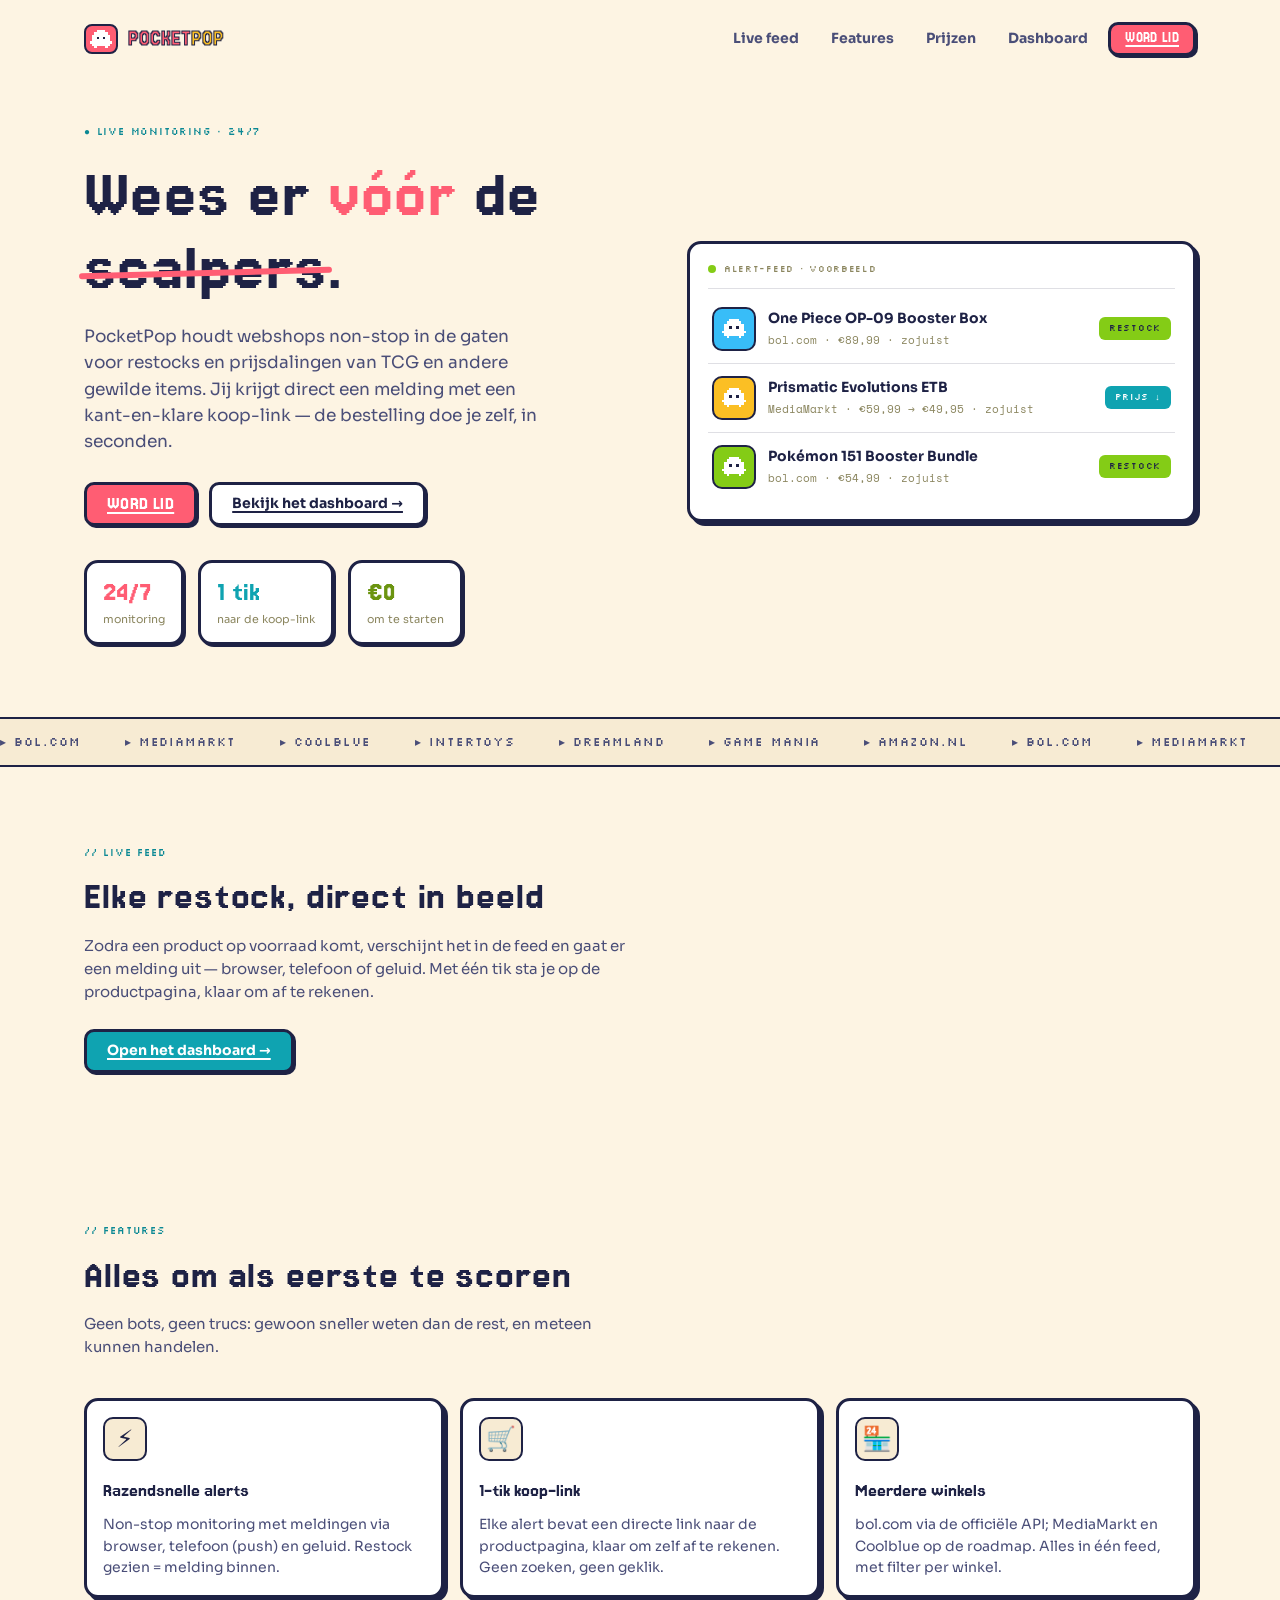
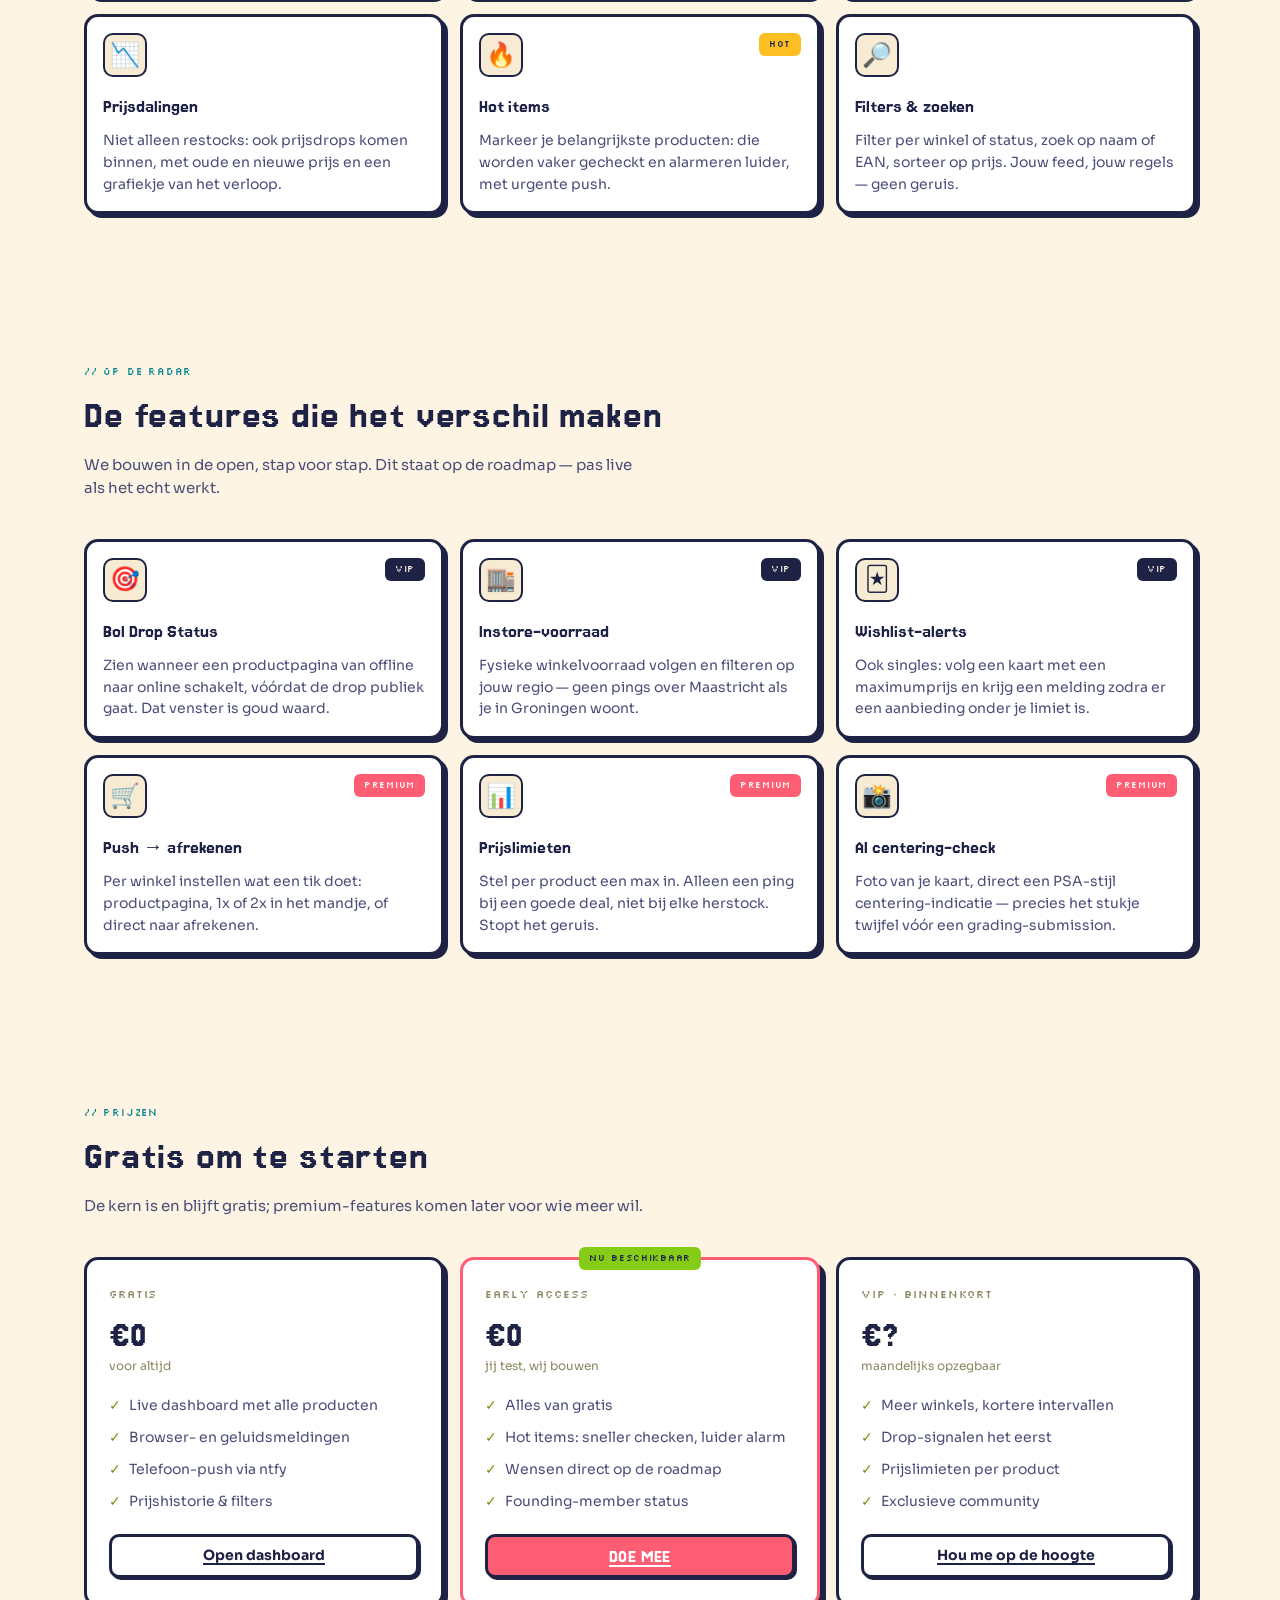
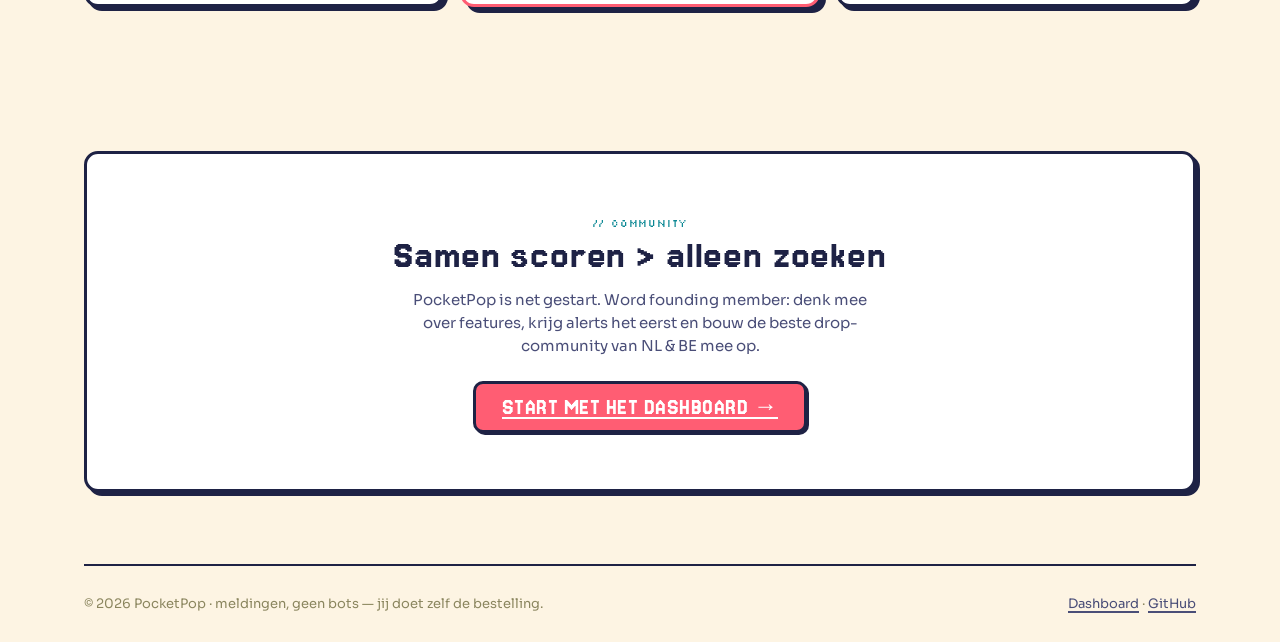
==== commit ee82893e: "Herstyle TCGSniper-concept in PocketPop-stijl (Sunny Pixel Pop) - index.html: landing (hero, live-fe" ====
--- a/index.html
+++ b/index.html
@@ -3,188 +3,269 @@
 <head>
 <meta charset="utf-8">
 <meta name="viewport" content="width=device-width, initial-scale=1">
-<title>PocketPop — Dashboard</title>
-<meta name="description" content="PocketPop trainer-dashboard: stats, collectie-voortgang en activiteit in de Sunny Pixel Pop-stijl.">
+<title>PocketPop — Wees er vóór de scalpers</title>
+<meta name="description" content="PocketPop monitort webshops 24/7 op restocks en prijsdalingen van TCG en verzamelitems. Directe melding met koop-link — jij bestelt als eerste.">
 <link rel="stylesheet" href="pocketpop.css">
 <style>
-  .layout { display: flex; min-height: 100vh; }
-  .sidebar { width: 220px; flex: 0 0 auto; background: var(--surface-card);
-    border-right: var(--border-thick); padding: 20px 14px; display: flex; flex-direction: column; gap: 6px; }
-  .sidebar__logo { display: flex; align-items: center; gap: 8px; padding: 0 8px 18px; }
-  .sidebar__logo .wordmark { font-size: 22px; }
-  .navitem { display: flex; align-items: center; gap: 10px; text-align: left; text-decoration: none;
-    font-family: var(--font-body); font-size: 14px; font-weight: 700;
-    padding: 10px 12px; border-radius: var(--radius-md); cursor: pointer;
-    background: transparent; color: var(--pp-ink-soft); border: 2px solid transparent; }
-  .navitem:hover { color: var(--pp-ink); }
-  .navitem__icon { width: 18px; text-align: center; }
-  .navitem--active { background: var(--pp-ink); color: var(--pp-paper); border: var(--border-mid);
-    box-shadow: var(--shadow-sticker-sm); }
-  .navitem--active:hover { color: var(--pp-paper); }
-  .trainer { margin-top: auto; background: var(--surface-well); border: var(--border-mid);
-    border-radius: var(--radius-md); padding: 12px; }
-  .main { flex: 1; padding: 26px 30px; display: grid; gap: 20px; align-content: start; }
-  .main__head { display: flex; align-items: center; justify-content: space-between; flex-wrap: wrap; gap: 12px; }
-  .main__title { font-family: var(--font-display); font-size: var(--display-lg); font-weight: 400; line-height: 1; margin: 0; }
-  .statrow { display: flex; gap: 16px; flex-wrap: wrap; }
-  .statcard { flex: 1; min-width: 150px; }
-  .statcard__value { font-family: var(--font-display); font-size: 40px; line-height: 1; }
-  .split { display: grid; grid-template-columns: 1.4fr 1fr; gap: 16px; align-items: start; }
-  .activity-row { display: flex; align-items: center; gap: 10px; }
+  .wrap { max-width: var(--page-max); margin: 0 auto; padding: 0 24px; }
+  /* nav */
+  nav { display: flex; align-items: center; justify-content: space-between; padding: 20px 0; }
+  .brand { display: flex; align-items: center; gap: 10px; text-decoration: none; }
+  .brand .wordmark { font-size: 24px; }
+  .nav-links { display: flex; gap: 8px; align-items: center; }
+  .nav-links a:not(.btn) { font-family: var(--font-body); font-size: 14px; font-weight: 700;
+    color: var(--pp-ink-soft); text-decoration: none; padding: 8px 12px; border-radius: var(--radius-md); }
+  .nav-links a:not(.btn):hover { color: var(--pp-ink); background: var(--surface-well); }
+
+  /* hero */
+  .hero { display: grid; grid-template-columns: 1.05fr .95fr; gap: 40px; align-items: center; padding: 40px 0 64px; }
+  .hero h1 { font-family: var(--font-display); font-weight: 400; font-size: clamp(40px, 6.5vw, 72px);
+    line-height: 1.02; letter-spacing: var(--tracking-display); margin: 18px 0 18px; }
+  .hero h1 .accent { color: var(--pp-coral); }
+  .hero h1 .strike { position: relative; white-space: nowrap; }
+  .hero h1 .strike::after { content: ""; position: absolute; left: -2%; right: -2%; top: 52%;
+    height: 6px; background: var(--pp-coral); border-radius: 3px; transform: rotate(-1.5deg); }
+  .hero p.lead { font-size: 17px; color: var(--text-secondary); max-width: 460px; }
+  .hero-cta { display: flex; gap: 12px; margin-top: 26px; flex-wrap: wrap; }
+  .hero-stats { display: flex; gap: 14px; margin-top: 34px; flex-wrap: wrap; }
+  .hero-stats .card { padding: 14px 16px; min-width: 96px; }
+  .hero-stats .v { font-family: var(--font-display); font-size: 30px; line-height: 1; color: var(--pp-coral); }
+  .hero-stats .v.teal { color: var(--pp-teal); }
+  .hero-stats .v.lime { color: var(--pp-lime-deep); }
+  .hero-stats .l { font-family: var(--font-body); font-size: 11px; color: var(--text-muted); margin-top: 4px; }
+
+  /* live feed preview */
+  .feedcard { padding: 18px; }
+  .feedcard__head { display: flex; align-items: center; gap: 8px; font-family: var(--font-pixel-label);
+    font-size: 9px; letter-spacing: var(--tracking-label); color: var(--text-muted);
+    padding-bottom: 12px; border-bottom: var(--border-hair); margin-bottom: 6px; }
+  .live-dot { width: 8px; height: 8px; border-radius: 50%; background: var(--pp-lime); }
+  .alert { display: grid; grid-template-columns: 44px 1fr auto; gap: 12px; align-items: center;
+    padding: 12px 4px; border-bottom: var(--border-hair); }
+  .alert:last-child { border-bottom: 0; }
+  .alert__icon { width: 44px; height: 44px; border: var(--border-mid); border-radius: var(--radius-md);
+    display: flex; align-items: center; justify-content: center; }
+  .alert__icon img { width: 24px; }
+  .alert__t { font-family: var(--font-body); font-weight: 700; font-size: 14px; }
+  .alert__m { font-family: var(--font-mono); font-size: 11px; color: var(--text-muted); margin-top: 2px; }
+
+  /* shops marquee */
+  .shops { border-block: var(--border-mid); background: var(--surface-well); overflow: hidden; padding: 14px 0; margin: 8px 0 0; }
+  .shops__track { display: flex; gap: 44px; width: max-content; animation: marq 24s linear infinite;
+    font-family: var(--font-pixel-label); font-size: 12px; letter-spacing: var(--tracking-label);
+    text-transform: uppercase; color: var(--pp-ink-soft); }
+  @keyframes marq { to { transform: translateX(-50%); } }
+
+  /* sections */
+  section { padding: 72px 0; }
+  .sec-kicker { font-family: var(--font-pixel-label); font-size: 10px; letter-spacing: var(--tracking-label);
+    text-transform: uppercase; color: var(--pp-teal-deep); }
+  h2 { font-family: var(--font-display); font-weight: 400; font-size: clamp(28px, 4vw, 42px);
+    line-height: 1.05; letter-spacing: var(--tracking-display); margin: 12px 0 10px; }
+  .sec-sub { color: var(--text-secondary); max-width: 560px; }
+  .cards3 { display: grid; grid-template-columns: repeat(3, 1fr); gap: 16px; margin-top: 40px; }
+  .feature .ic { font-size: 24px; display: inline-flex; width: 44px; height: 44px; align-items: center;
+    justify-content: center; border: var(--border-mid); border-radius: var(--radius-md); background: var(--surface-well); margin-bottom: 14px; }
+  .feature h3 { font-family: var(--font-display); font-size: 20px; font-weight: 400; margin: 0 0 8px; }
+  .feature p { color: var(--text-secondary); font-size: 14px; margin: 0; }
+  .feature .tag { float: right; }
+
+  /* pricing */
+  .plans { display: grid; grid-template-columns: repeat(3, 1fr); gap: 16px; margin-top: 40px; align-items: stretch; }
+  .plan { display: flex; flex-direction: column; padding: 26px 22px; position: relative; }
+  .plan.featured { box-shadow: var(--shadow-sticker-lg); border-color: var(--pp-coral); }
+  .plan__name { font-family: var(--font-pixel-label); font-size: 11px; letter-spacing: var(--tracking-label); color: var(--text-muted); }
+  .plan__price { font-family: var(--font-display); font-size: 40px; line-height: 1; margin: 12px 0 2px; }
+  .plan__per { font-size: 12px; color: var(--text-muted); margin-bottom: 20px; }
+  .plan ul { list-style: none; padding: 0; margin: 0 0 22px; display: grid; gap: 10px; font-size: 14px; color: var(--text-secondary); }
+  .plan li::before { content: "✓"; color: var(--pp-lime-deep); font-weight: 700; margin-right: 8px; }
+  .plan .btn { margin-top: auto; }
+  .plan__badge { position: absolute; top: -13px; left: 50%; transform: translateX(-50%); }
+
+  /* community */
+  .cta { text-align: center; padding: 56px 24px; }
+  .cta h2 { margin-top: 0; }
+  .cta p { color: var(--text-secondary); max-width: 460px; margin: 0 auto 24px; }
+
+  footer { border-top: var(--border-mid); padding: 28px 0; display: flex; justify-content: space-between;
+    gap: 12px; flex-wrap: wrap; color: var(--text-muted); font-size: 13px; }
+  footer a { color: var(--pp-ink-soft); }
+
   @media (max-width: 860px) {
-    .split { grid-template-columns: 1fr; }
-    .sidebar { width: 74px; }
-    .sidebar__logo .wordmark, .navitem span:not(.navitem__icon), .trainer { display: none; }
-    .main__title { font-size: var(--display-md); }
+    .hero { grid-template-columns: 1fr; }
+    .cards3, .plans { grid-template-columns: 1fr; }
+    .nav-links a:not(.btn) { display: none; }
   }
 </style>
 </head>
 <body>
-<div class="layout">
-  <aside class="sidebar">
-    <div class="sidebar__logo">
-      <span class="blip-badge"><img src="assets/blip-white.svg" alt="" width="20"></span>
+<div class="wrap">
+  <nav>
+    <a class="brand" href="index.html">
+      <span class="blip-badge"><img src="assets/blip-white.svg" alt="" width="22"></span>
       <span class="wordmark">POCKET<b>POP</b></span>
-    </div>
-    <a class="navitem navitem--active" href="index.html"><span class="navitem__icon">▦</span><span>Dashboard</span></a>
-    <a class="navitem" href="app.html"><span class="navitem__icon">◉</span><span>Mijn dex</span></a>
-    <a class="navitem" href="card-tracker.html"><span class="navitem__icon">▤</span><span>Kaarten</span></a>
-    <a class="navitem" href="#"><span class="navitem__icon">⚑</span><span>Team builder</span></a>
-    <a class="navitem" href="#"><span class="navitem__icon">⇄</span><span>Ruilen</span></a>
-    <a class="navitem" href="#"><span class="navitem__icon">⚙</span><span>Instellingen</span></a>
-    <div class="trainer">
-      <div class="pixel muted" style="font-size:9px;margin-bottom:8px;">TRAINER</div>
-      <div style="font-family:var(--font-body);font-weight:800;font-size:14px;">Ash_1996</div>
-      <div class="progress__track" style="height:10px;margin-top:8px;">
-        <div class="progress__fill" style="width:64%;background:var(--pp-amber);"></div>
-      </div>
-      <div class="mono muted" style="font-size:10px;margin-top:4px;">LVL 12 · 640/1000 XP</div>
-    </div>
-  </aside>
-
-  <main class="main">
-    <div class="main__head">
-      <div>
-        <div class="kicker" style="margin-bottom:6px;">WELKOM TERUG</div>
-        <h1 class="main__title">Hoi Ash, klaar voor de jacht?</h1>
-      </div>
-      <div style="display:flex;gap:10px;">
-        <button class="btn btn--sm btn--secondary btn--body">Ruilverzoek</button>
-        <button class="btn btn--sm">+ NIEUWE CATCH</button>
-      </div>
-    </div>
-
-    <div class="statrow">
-      <div class="card card--sm statcard">
-        <div class="pixel muted" style="font-size:9px;margin-bottom:8px;">GEVANGEN</div>
-        <div class="statcard__value" style="color:var(--pp-coral);">87</div>
-        <div style="font-size:12px;color:var(--text-secondary);margin-top:6px;">van 151 in Kanto</div>
-      </div>
-      <div class="card card--sm statcard">
-        <div class="pixel muted" style="font-size:9px;margin-bottom:8px;">SHINY</div>
-        <div class="statcard__value" style="color:var(--pp-amber-deep);">4</div>
-        <div style="font-size:12px;color:var(--text-secondary);margin-top:6px;">1 deze maand</div>
-      </div>
-      <div class="card card--sm statcard">
-        <div class="pixel muted" style="font-size:9px;margin-bottom:8px;">RUILS</div>
-        <div class="statcard__value" style="color:var(--pp-teal);">23</div>
-        <div style="font-size:12px;color:var(--text-secondary);margin-top:6px;">3 open verzoeken</div>
-      </div>
-      <div class="card card--sm statcard">
-        <div class="pixel muted" style="font-size:9px;margin-bottom:8px;">STREAK</div>
-        <div class="statcard__value" style="color:var(--pp-lime-deep);">12</div>
-        <div style="font-size:12px;color:var(--text-secondary);margin-top:6px;">dagen actief</div>
-      </div>
-    </div>
-
-    <div class="split">
-      <div class="card" style="padding:20px;">
-        <div style="display:flex;justify-content:space-between;align-items:center;margin-bottom:16px;">
-          <span class="display" style="font-size:24px;">Collectie-voortgang</span>
-          <div class="tabs tabs--body" id="progtabs">
-            <button class="tab" aria-selected="true">Week</button>
-            <button class="tab" aria-selected="false">Maand</button>
-            <button class="tab" aria-selected="false">Alles</button>
-          </div>
-        </div>
-        <div style="display:grid;gap:12px;">
-          <div>
-            <div class="progress__head"><span class="progress__label">Kanto</span><span class="progress__value">87/151</span></div>
-            <div class="progress__track"><div class="progress__fill" style="width:57.6%;background:var(--pp-lime);"></div></div>
-          </div>
-          <div>
-            <div class="progress__head"><span class="progress__label">Johto</span><span class="progress__value">34/100</span></div>
-            <div class="progress__track"><div class="progress__fill" style="width:34%;background:var(--pp-teal);"></div></div>
-          </div>
-          <div>
-            <div class="progress__head"><span class="progress__label">Hoenn</span><span class="progress__value">12/135</span></div>
-            <div class="progress__track"><div class="progress__fill" style="width:8.9%;background:var(--pp-amber);"></div></div>
-          </div>
-          <div>
-            <div class="progress__head"><span class="progress__label">Shiny dex</span><span class="progress__value">4/151</span></div>
-            <div class="progress__track"><div class="progress__fill" style="width:2.6%;background:var(--pp-coral);"></div></div>
-          </div>
-        </div>
-        <div style="display:flex;gap:5px;margin-top:16px;flex-wrap:wrap;align-items:center;">
-          <span class="chip chip--sm" data-type="grass">grass</span>
-          <span class="chip chip--sm" data-type="fire">fire</span>
-          <span class="chip chip--sm" data-type="water">water</span>
-          <span class="chip chip--sm" data-type="electric">electric</span>
-          <span class="chip chip--sm" data-type="ghost">ghost</span>
-          <span style="font-size:11px;color:var(--text-muted);">meest gevangen types</span>
-        </div>
-      </div>
-
-      <div style="display:grid;gap:16px;">
-        <div class="card" style="padding:20px;">
-          <div class="display" style="font-size:24px;margin-bottom:12px;">Activiteit</div>
-          <div style="display:grid;gap:10px;">
-            <div class="activity-row"><span class="badge badge--lime">CATCH</span>
-              <div style="flex:1;min-width:0;">
-                <div style="font-size:13px;font-weight:600;">Voltling gevangen</div>
-                <div class="mono muted" style="font-size:10px;">2 min geleden</div>
-              </div></div>
-            <div class="activity-row"><span class="badge badge--teal">TRADE</span>
-              <div style="flex:1;min-width:0;">
-                <div style="font-size:13px;font-weight:600;">Ruil voltooid met @mika</div>
-                <div class="mono muted" style="font-size:10px;">1 uur geleden</div>
-              </div></div>
-            <div class="activity-row"><span class="badge badge--amber">SHINY</span>
-              <div style="flex:1;min-width:0;">
-                <div style="font-size:13px;font-weight:600;">Shiny Wispurr gespot</div>
-                <div class="mono muted" style="font-size:10px;">3 uur geleden</div>
-              </div></div>
-            <div class="activity-row"><span class="badge">TEAM</span>
-              <div style="flex:1;min-width:0;">
-                <div style="font-size:13px;font-weight:600;">Team 'Regenboog' opgeslagen</div>
-                <div class="mono muted" style="font-size:10px;">gisteren</div>
-              </div></div>
-          </div>
-        </div>
-        <div class="card card--sm card--well" style="padding:16px;">
-          <div style="display:flex;justify-content:space-between;align-items:center;">
-            <div>
-              <div style="font-weight:700;font-size:13px;">Openbaar profiel</div>
-              <div style="font-size:11px;color:var(--text-muted);">Anderen kunnen je dex zien</div>
-            </div>
-            <label class="switch">
-              <input type="checkbox" role="switch" checked>
-              <span class="switch__track"><span class="switch__thumb"></span></span>
-            </label>
-          </div>
-        </div>
-      </div>
-    </div>
-  </main>
+    </a>
+    <div class="nav-links">
+      <a href="#feed">Live feed</a>
+      <a href="#features">Features</a>
+      <a href="#prijzen">Prijzen</a>
+      <a href="dashboard.html">Dashboard</a>
+      <a class="btn btn--sm" href="#community">WORD LID</a>
+    </div>
+  </nav>
+
+  <header class="hero">
+    <div>
+      <span class="sec-kicker">● Live monitoring · 24/7</span>
+      <h1>Wees er <span class="accent">vóór</span> de <span class="strike">scalpers</span>.</h1>
+      <p class="lead">PocketPop houdt webshops non-stop in de gaten voor restocks en prijsdalingen van TCG en andere gewilde items. Jij krijgt direct een melding met een kant-en-klare koop-link — de bestelling doe je zelf, in seconden.</p>
+      <div class="hero-cta">
+        <a class="btn" href="#community">WORD LID</a>
+        <a class="btn btn--neutral btn--body" href="dashboard.html">Bekijk het dashboard →</a>
+      </div>
+      <div class="hero-stats">
+        <div class="card card--sm"><div class="v">24/7</div><div class="l">monitoring</div></div>
+        <div class="card card--sm"><div class="v teal">1 tik</div><div class="l">naar de koop-link</div></div>
+        <div class="card card--sm"><div class="v lime">€0</div><div class="l">om te starten</div></div>
+      </div>
+    </div>
+    <div class="card feedcard">
+      <div class="feedcard__head"><span class="live-dot"></span> ALERT-FEED · VOORBEELD</div>
+      <div id="alerts"></div>
+    </div>
+  </header>
 </div>
+
+<div class="shops" aria-hidden="true">
+  <div class="shops__track">
+    <span>▸ bol.com</span><span>▸ MediaMarkt</span><span>▸ Coolblue</span><span>▸ Intertoys</span><span>▸ Dreamland</span><span>▸ Game Mania</span><span>▸ Amazon.nl</span>
+    <span>▸ bol.com</span><span>▸ MediaMarkt</span><span>▸ Coolblue</span><span>▸ Intertoys</span><span>▸ Dreamland</span><span>▸ Game Mania</span><span>▸ Amazon.nl</span>
+  </div>
+</div>
+
+<div class="wrap">
+  <section id="feed">
+    <span class="sec-kicker">// Live feed</span>
+    <h2>Elke restock, direct in beeld</h2>
+    <p class="sec-sub">Zodra een product op voorraad komt, verschijnt het in de feed en gaat er een melding uit — browser, telefoon of geluid. Met één tik sta je op de productpagina, klaar om af te rekenen.</p>
+    <div class="hero-cta"><a class="btn btn--secondary btn--body" href="dashboard.html">Open het dashboard →</a></div>
+  </section>
+
+  <section id="features">
+    <span class="sec-kicker">// Features</span>
+    <h2>Alles om als eerste te scoren</h2>
+    <p class="sec-sub">Geen bots, geen trucs: gewoon sneller weten dan de rest, en meteen kunnen handelen.</p>
+    <div class="cards3">
+      <div class="card feature"><span class="ic">⚡</span><h3>Razendsnelle alerts</h3><p>Non-stop monitoring met meldingen via browser, telefoon (push) en geluid. Restock gezien = melding binnen.</p></div>
+      <div class="card feature"><span class="ic">🛒</span><h3>1-tik koop-link</h3><p>Elke alert bevat een directe link naar de productpagina, klaar om zelf af te rekenen. Geen zoeken, geen geklik.</p></div>
+      <div class="card feature"><span class="ic">🏪</span><h3>Meerdere winkels</h3><p>bol.com via de officiële API; MediaMarkt en Coolblue op de roadmap. Alles in één feed, met filter per winkel.</p></div>
+      <div class="card feature"><span class="ic">📉</span><h3>Prijsdalingen</h3><p>Niet alleen restocks: ook prijsdrops komen binnen, met oude en nieuwe prijs en een grafiekje van het verloop.</p></div>
+      <div class="card feature"><span class="badge badge--amber tag">HOT</span><span class="ic">🔥</span><h3>Hot items</h3><p>Markeer je belangrijkste producten: die worden vaker gecheckt en alarmeren luider, met urgente push.</p></div>
+      <div class="card feature"><span class="ic">🔎</span><h3>Filters &amp; zoeken</h3><p>Filter per winkel of status, zoek op naam of EAN, sorteer op prijs. Jouw feed, jouw regels — geen geruis.</p></div>
+    </div>
+  </section>
+
+  <section id="roadmap">
+    <span class="sec-kicker">// Op de radar</span>
+    <h2>De features die het verschil maken</h2>
+    <p class="sec-sub">We bouwen in de open, stap voor stap. Dit staat op de roadmap — pas live als het echt werkt.</p>
+    <div class="cards3">
+      <div class="card feature"><span class="badge tag">VIP</span><span class="ic">🎯</span><h3>Bol Drop Status</h3><p>Zien wanneer een productpagina van offline naar online schakelt, vóórdat de drop publiek gaat. Dat venster is goud waard.</p></div>
+      <div class="card feature"><span class="badge tag">VIP</span><span class="ic">🏬</span><h3>Instore-voorraad</h3><p>Fysieke winkelvoorraad volgen en filteren op jouw regio — geen pings over Maastricht als je in Groningen woont.</p></div>
+      <div class="card feature"><span class="badge tag">VIP</span><span class="ic">🃏</span><h3>Wishlist-alerts</h3><p>Ook singles: volg een kaart met een maximumprijs en krijg een melding zodra er een aanbieding onder je limiet is.</p></div>
+      <div class="card feature"><span class="badge badge--coral tag">PREMIUM</span><span class="ic">🛒</span><h3>Push → afrekenen</h3><p>Per winkel instellen wat een tik doet: productpagina, 1x of 2x in het mandje, of direct naar afrekenen.</p></div>
+      <div class="card feature"><span class="badge badge--coral tag">PREMIUM</span><span class="ic">📊</span><h3>Prijslimieten</h3><p>Stel per product een max in. Alleen een ping bij een goede deal, niet bij elke herstock. Stopt het geruis.</p></div>
+      <div class="card feature"><span class="badge badge--coral tag">PREMIUM</span><span class="ic">📸</span><h3>AI centering-check</h3><p>Foto van je kaart, direct een PSA-stijl centering-indicatie — precies het stukje twijfel vóór een grading-submission.</p></div>
+    </div>
+  </section>
+
+  <section id="prijzen">
+    <span class="sec-kicker">// Prijzen</span>
+    <h2>Gratis om te starten</h2>
+    <p class="sec-sub">De kern is en blijft gratis; premium-features komen later voor wie meer wil.</p>
+    <div class="plans">
+      <div class="card plan">
+        <div class="plan__name">GRATIS</div>
+        <div class="plan__price">€0</div>
+        <div class="plan__per">voor altijd</div>
+        <ul>
+          <li>Live dashboard met alle producten</li>
+          <li>Browser- en geluidsmeldingen</li>
+          <li>Telefoon-push via ntfy</li>
+          <li>Prijshistorie &amp; filters</li>
+        </ul>
+        <a class="btn btn--neutral btn--body" href="dashboard.html">Open dashboard</a>
+      </div>
+      <div class="card plan featured">
+        <span class="plan__badge badge badge--lime">NU BESCHIKBAAR</span>
+        <div class="plan__name">EARLY ACCESS</div>
+        <div class="plan__price">€0</div>
+        <div class="plan__per">jij test, wij bouwen</div>
+        <ul>
+          <li>Alles van gratis</li>
+          <li>Hot items: sneller checken, luider alarm</li>
+          <li>Wensen direct op de roadmap</li>
+          <li>Founding-member status</li>
+        </ul>
+        <a class="btn" href="#community">DOE MEE</a>
+      </div>
+      <div class="card plan">
+        <div class="plan__name">VIP · BINNENKORT</div>
+        <div class="plan__price">€?</div>
+        <div class="plan__per">maandelijks opzegbaar</div>
+        <ul>
+          <li>Meer winkels, kortere intervallen</li>
+          <li>Drop-signalen het eerst</li>
+          <li>Prijslimieten per product</li>
+          <li>Exclusieve community</li>
+        </ul>
+        <a class="btn btn--neutral btn--body" href="#community">Hou me op de hoogte</a>
+      </div>
+    </div>
+  </section>
+
+  <section id="community">
+    <div class="card cta">
+      <span class="sec-kicker">// Community</span>
+      <h2>Samen scoren &gt; alleen zoeken</h2>
+      <p>PocketPop is net gestart. Word founding member: denk mee over features, krijg alerts het eerst en bouw de beste drop-community van NL &amp; BE mee op.</p>
+      <a class="btn btn--lg" href="dashboard.html">START MET HET DASHBOARD →</a>
+    </div>
+  </section>
+
+  <footer>
+    <span>© 2026 PocketPop · meldingen, geen bots — jij doet zelf de bestelling.</span>
+    <span><a href="dashboard.html">Dashboard</a> · <a href="https://github.com/devkylianhos/pokemon">GitHub</a></span>
+  </footer>
+</div>
+
 <script>
-  // Tabs: alleen de actieve markeren
-  document.querySelectorAll("#progtabs .tab").forEach(function (t) {
-    t.addEventListener("click", function () {
-      document.querySelectorAll("#progtabs .tab").forEach(function (x) { x.setAttribute("aria-selected", "false"); });
-      t.setAttribute("aria-selected", "true");
-    });
-  });
+  // Voorbeeld-alerts die in de feed "binnenkomen" (illustratief)
+  var DEMO_ALERTS = [
+    { c: "grass",    t: "Pokémon 151 Booster Bundle",  tag: "RESTOCK", tone: "badge--lime", shop: "bol.com",    price: "€54,99" },
+    { c: "electric", t: "Prismatic Evolutions ETB",    tag: "PRIJS ↓", tone: "badge--teal", shop: "MediaMarkt", price: "€59,99 → €49,95" },
+    { c: "water",    t: "One Piece OP-09 Booster Box", tag: "RESTOCK", tone: "badge--lime", shop: "bol.com",    price: "€89,99" },
+    { c: "amber",    t: "Destined Rivals Bundle",      tag: "DROP",    tone: "badge--amber", shop: "bol.com",   price: "—" },
+    { c: "fire",     t: "LEGO Icons Orchidee 10311",   tag: "RESTOCK", tone: "badge--lime", shop: "MediaMarkt", price: "€44,99" },
+  ];
+  var feed = document.getElementById("alerts");
+  var i = 0;
+  function esc(s){ return String(s).replace(/[&<>"']/g,function(c){return{"&":"&amp;","<":"&lt;",">":"&gt;",'"':"&quot;","'":"&#39;"}[c];}); }
+  function pushAlert() {
+    var a = DEMO_ALERTS[i % DEMO_ALERTS.length]; i++;
+    var el = document.createElement("div");
+    el.className = "alert";
+    var bg = a.c === "amber" ? "var(--pp-amber)" : ("var(--type-" + a.c + ")");
+    el.innerHTML =
+      '<div class="alert__icon" style="background:' + bg + ';"><img src="assets/blip-white.svg" alt=""></div>'
+      + '<div><div class="alert__t">' + esc(a.t) + '</div>'
+      + '<div class="alert__m">' + a.shop + ' · ' + a.price + ' · zojuist</div></div>'
+      + '<span class="badge ' + a.tone + '">' + a.tag + '</span>';
+    feed.prepend(el);
+    while (feed.children.length > 4) feed.removeChild(feed.lastChild);
+  }
+  pushAlert(); pushAlert(); pushAlert();
+  setInterval(pushAlert, 3500);
 </script>
 </body>
 </html>
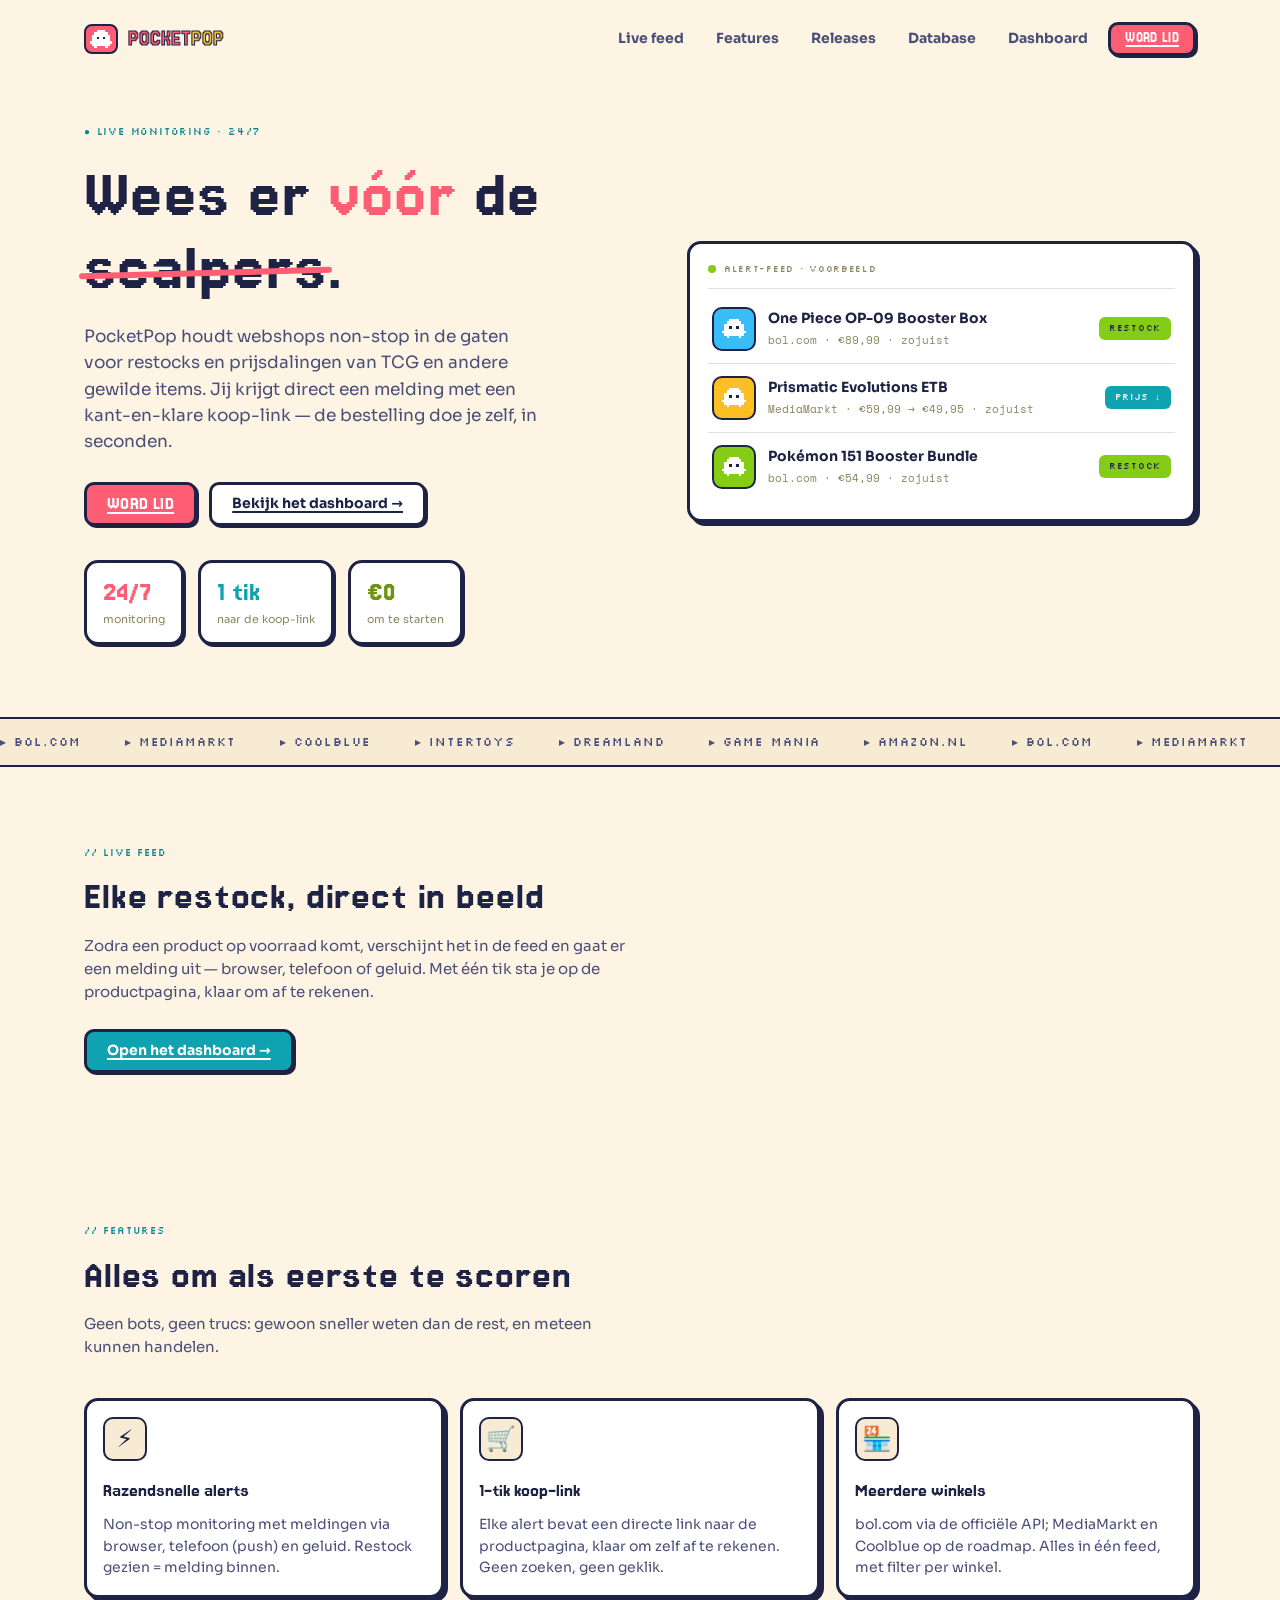
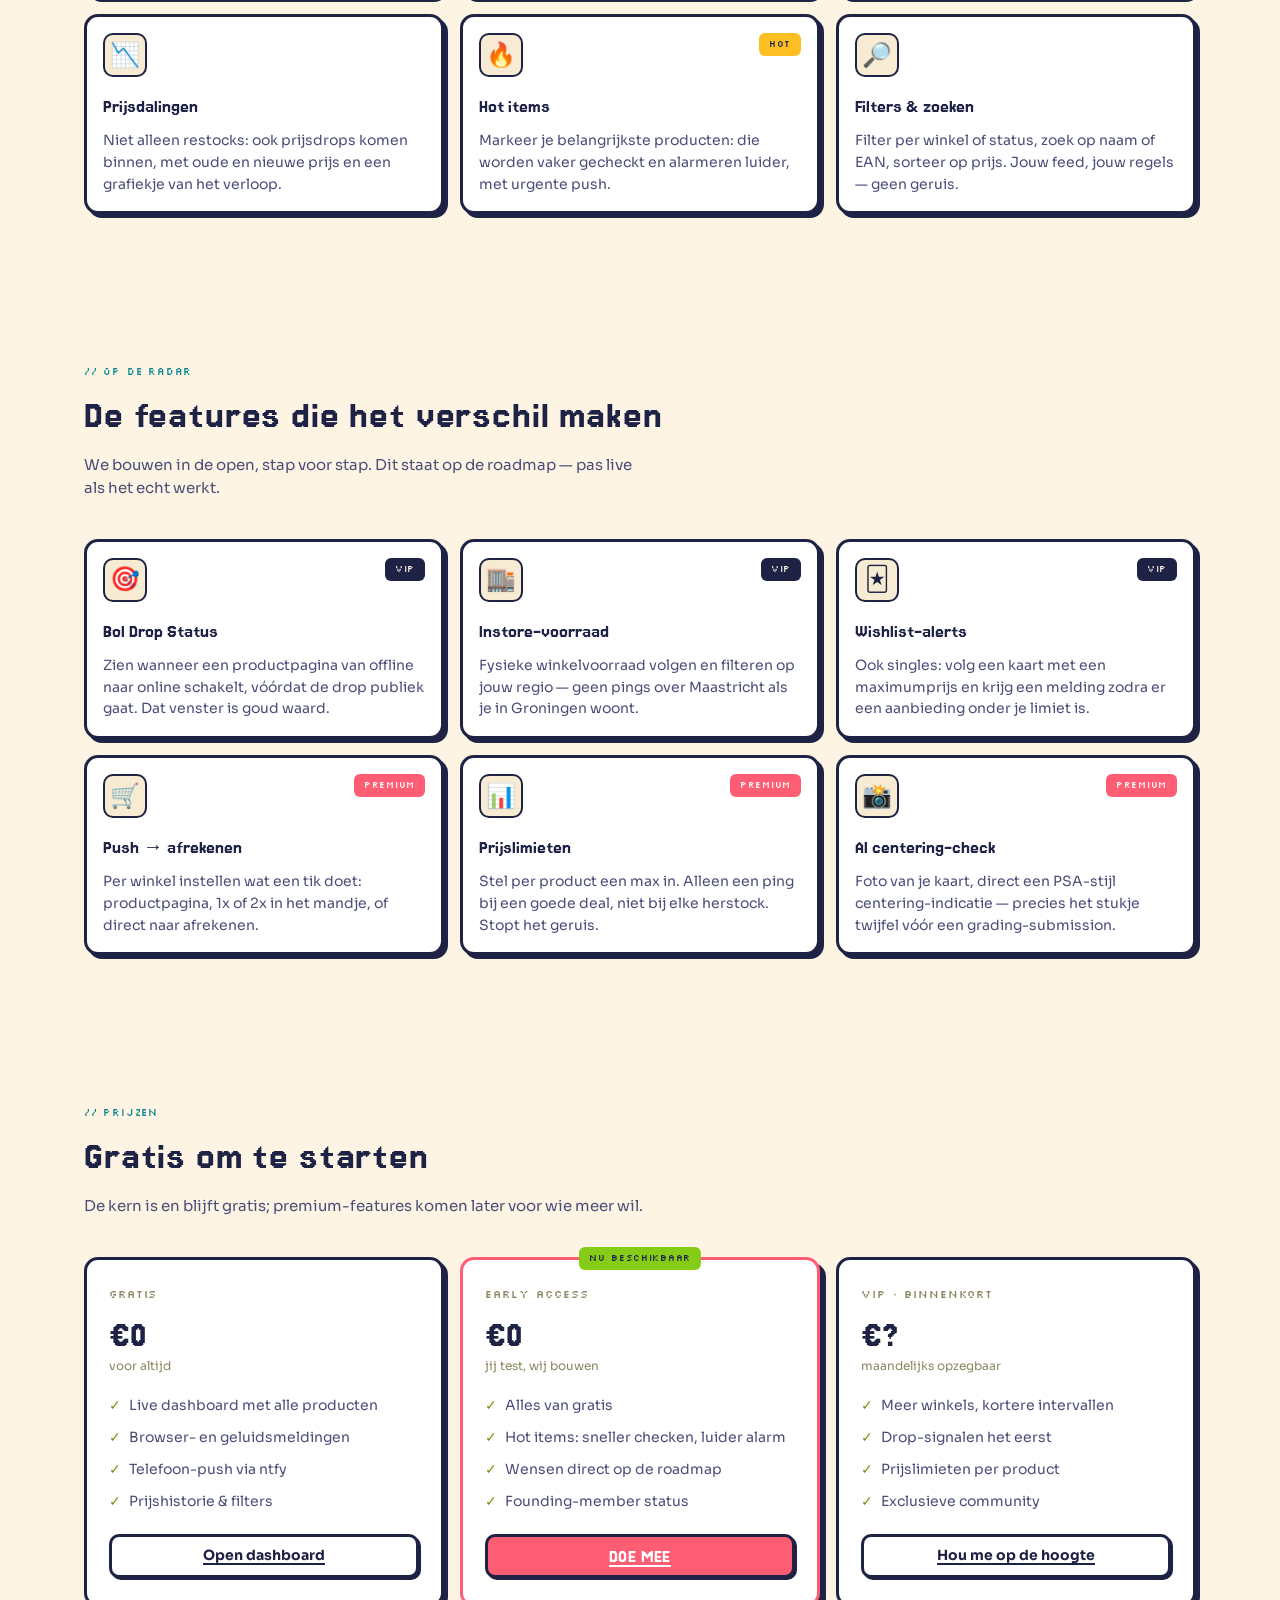
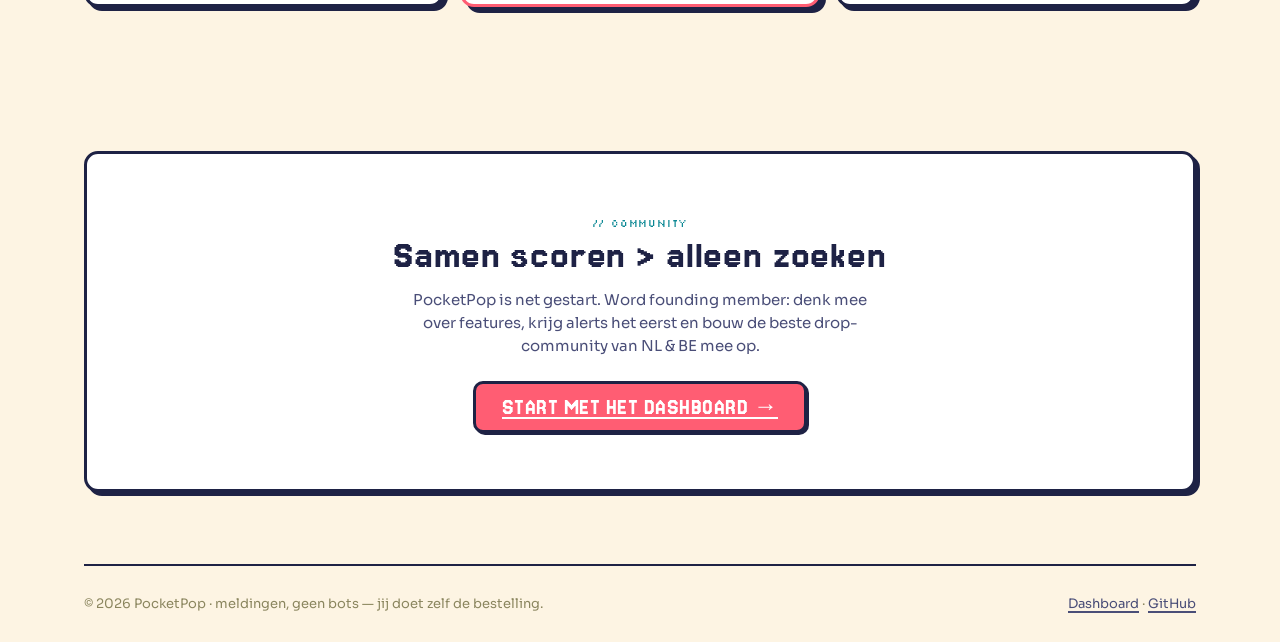
==== commit de84dc45: "Voeg releases- en database-pagina toe (Pokémon TCG-sets) - releases.html: release-kalender (tijdlijn" ====
--- a/index.html
+++ b/index.html
@@ -108,7 +108,8 @@
     <div class="nav-links">
       <a href="#feed">Live feed</a>
       <a href="#features">Features</a>
-      <a href="#prijzen">Prijzen</a>
+      <a href="releases.html">Releases</a>
+      <a href="database.html">Database</a>
       <a href="dashboard.html">Dashboard</a>
       <a class="btn btn--sm" href="#community">WORD LID</a>
     </div>
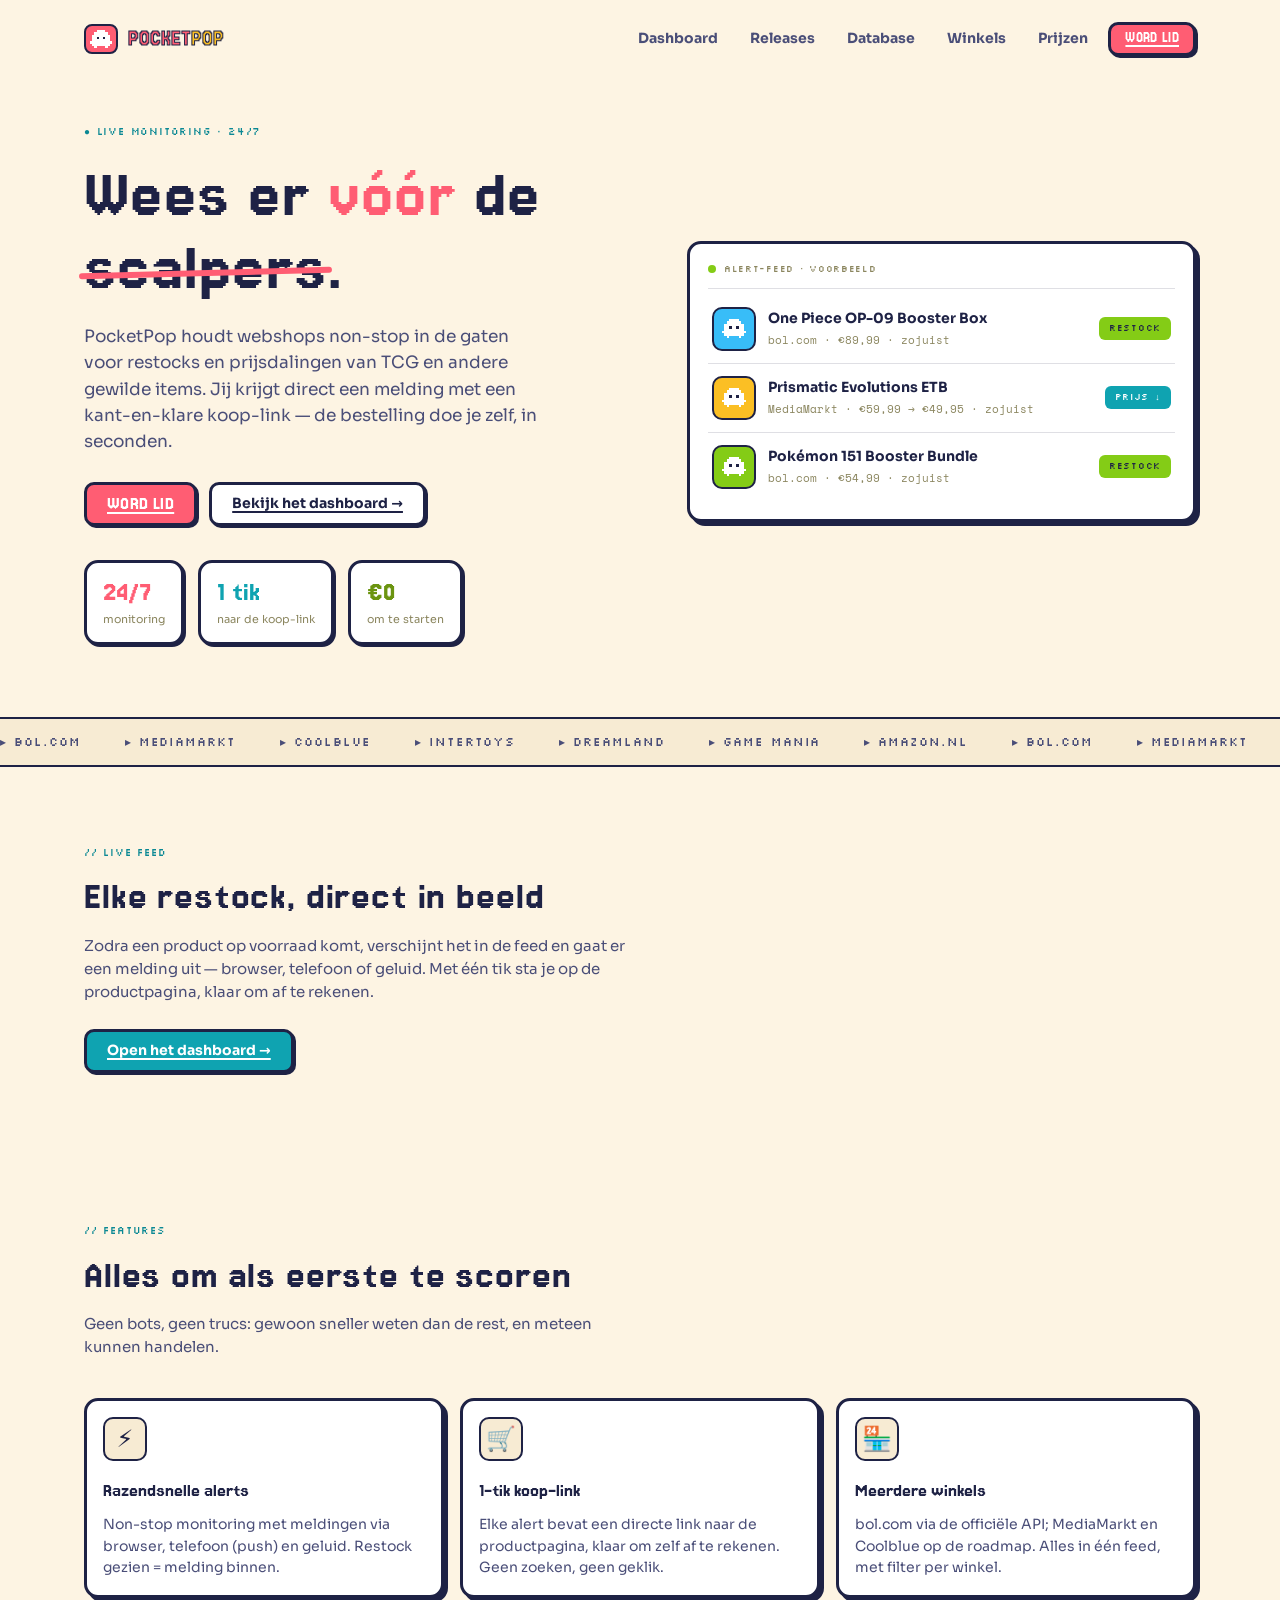
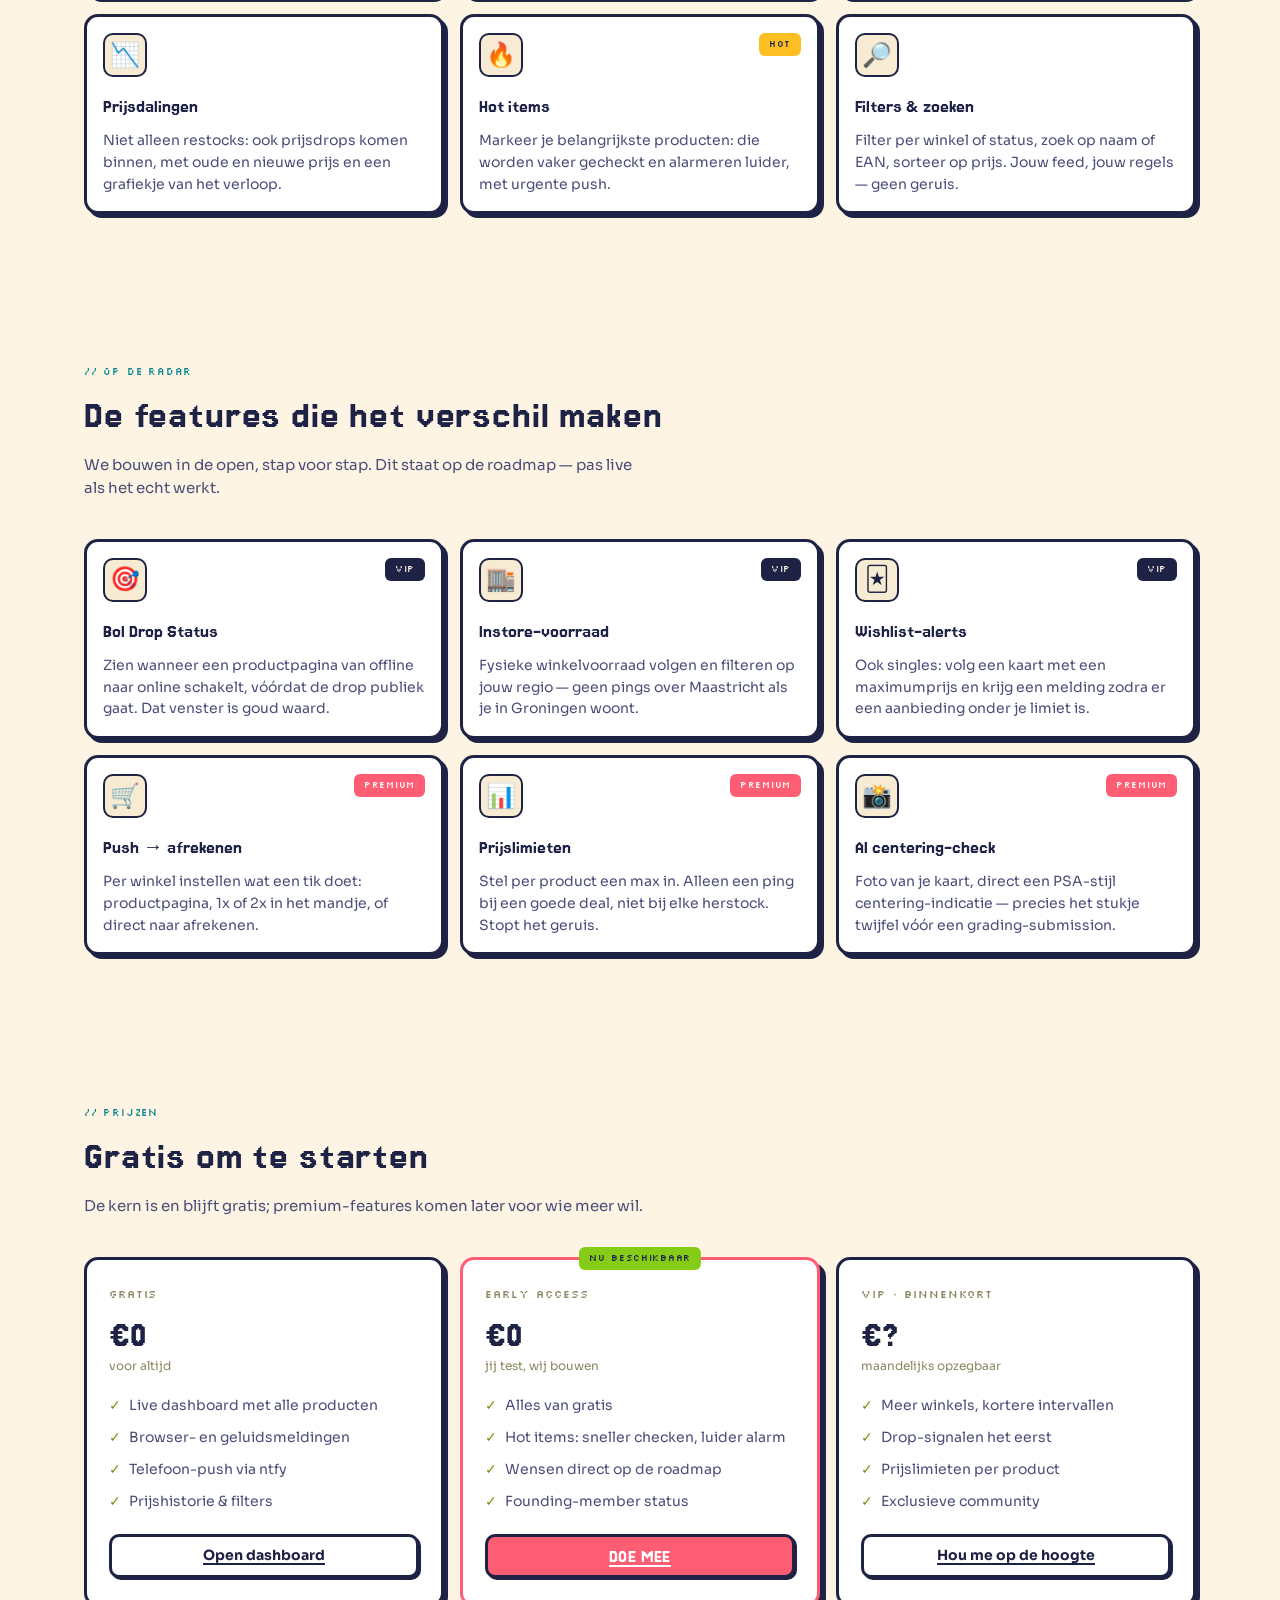
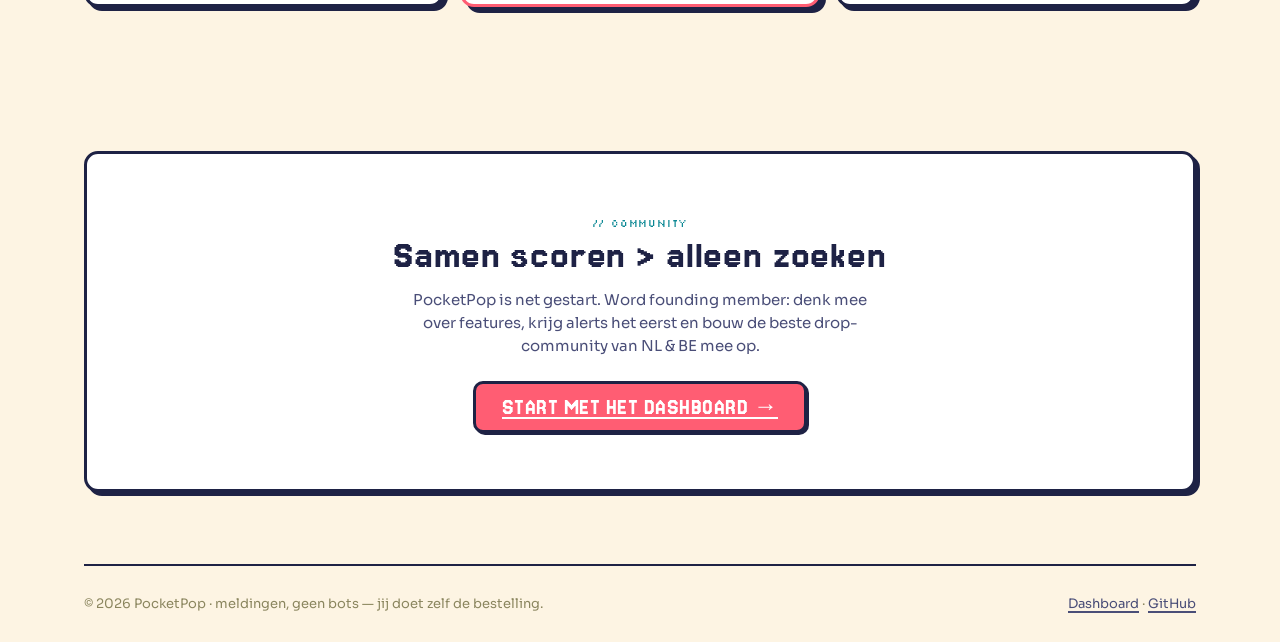
==== commit b9dd261f: "Voeg prijzen- en winkels-pagina toe (PocketPop-stijl) - prijzen.html: 3 plannen (Gratis/VIP/Premium)" ====
--- a/index.html
+++ b/index.html
@@ -106,11 +106,11 @@
       <span class="wordmark">POCKET<b>POP</b></span>
     </a>
     <div class="nav-links">
-      <a href="#feed">Live feed</a>
-      <a href="#features">Features</a>
+      <a href="dashboard.html">Dashboard</a>
       <a href="releases.html">Releases</a>
       <a href="database.html">Database</a>
-      <a href="dashboard.html">Dashboard</a>
+      <a href="stock.html">Winkels</a>
+      <a href="prijzen.html">Prijzen</a>
       <a class="btn btn--sm" href="#community">WORD LID</a>
     </div>
   </nav>
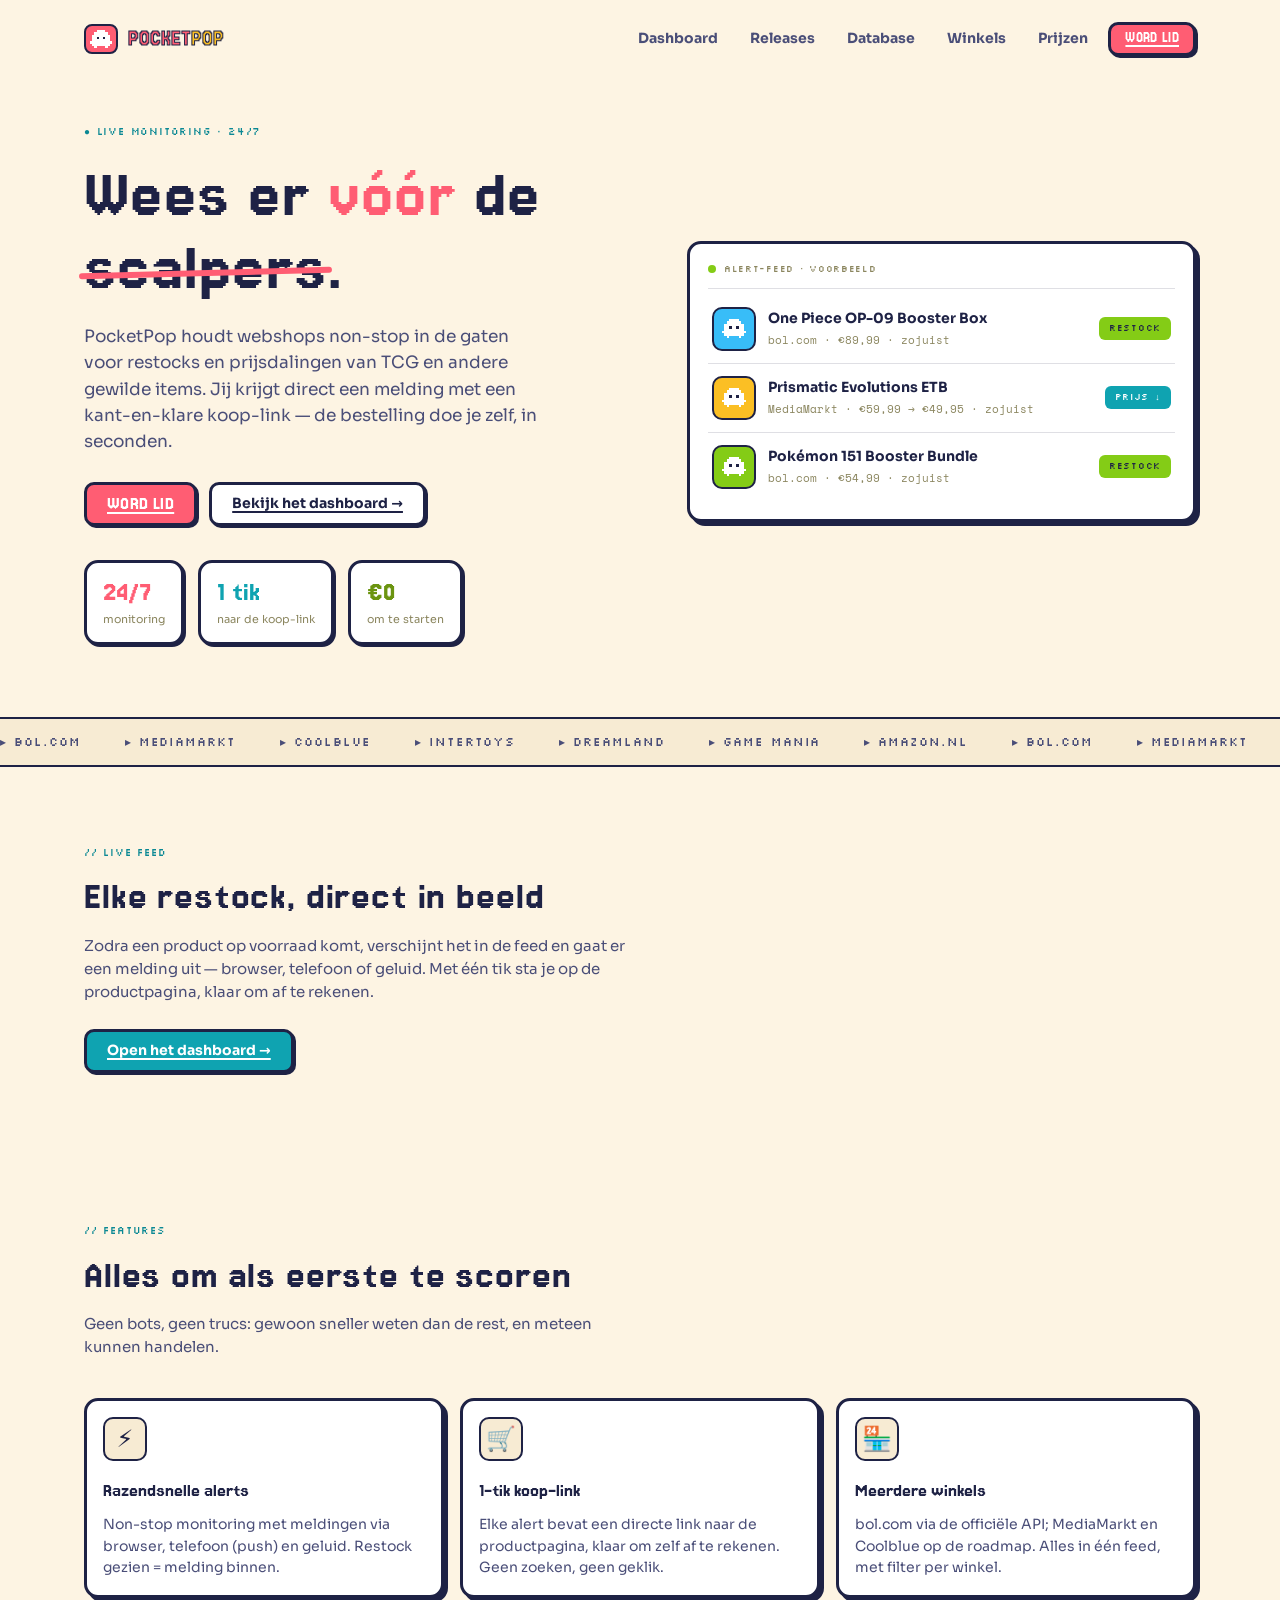
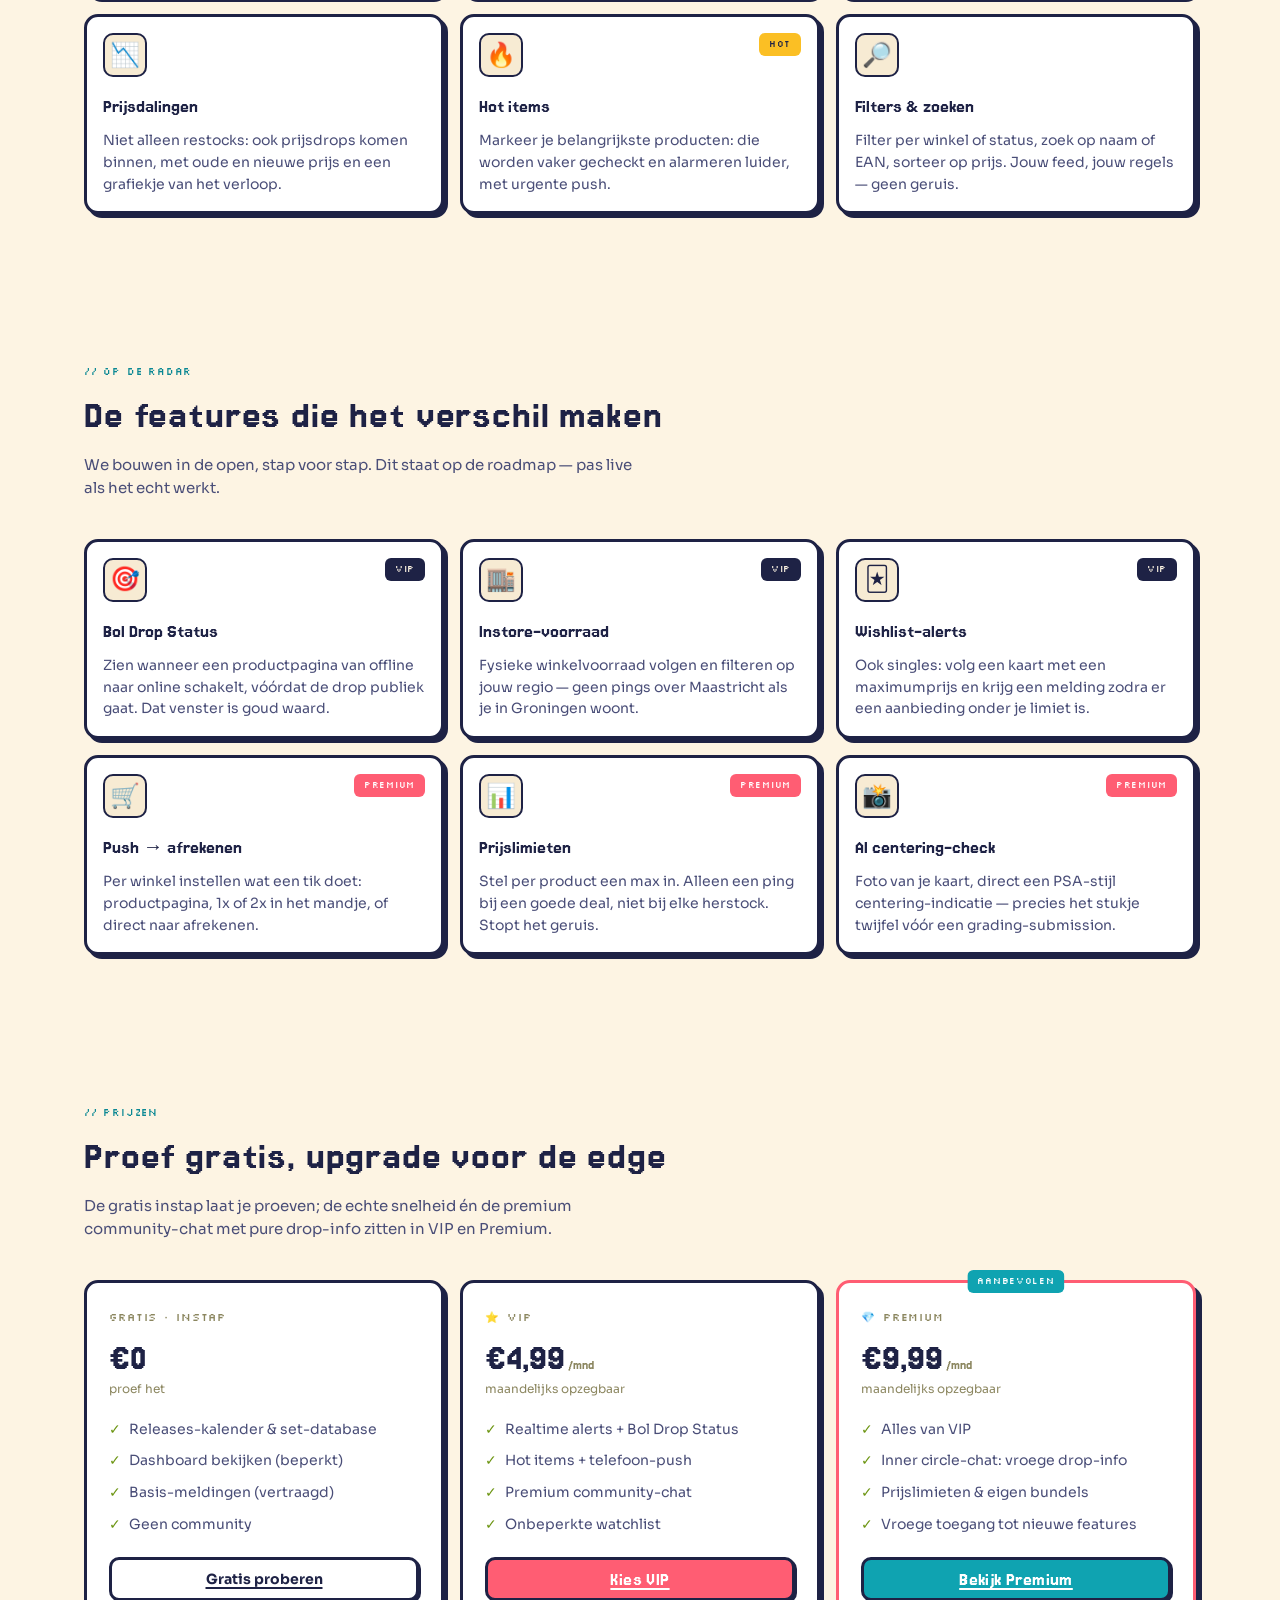
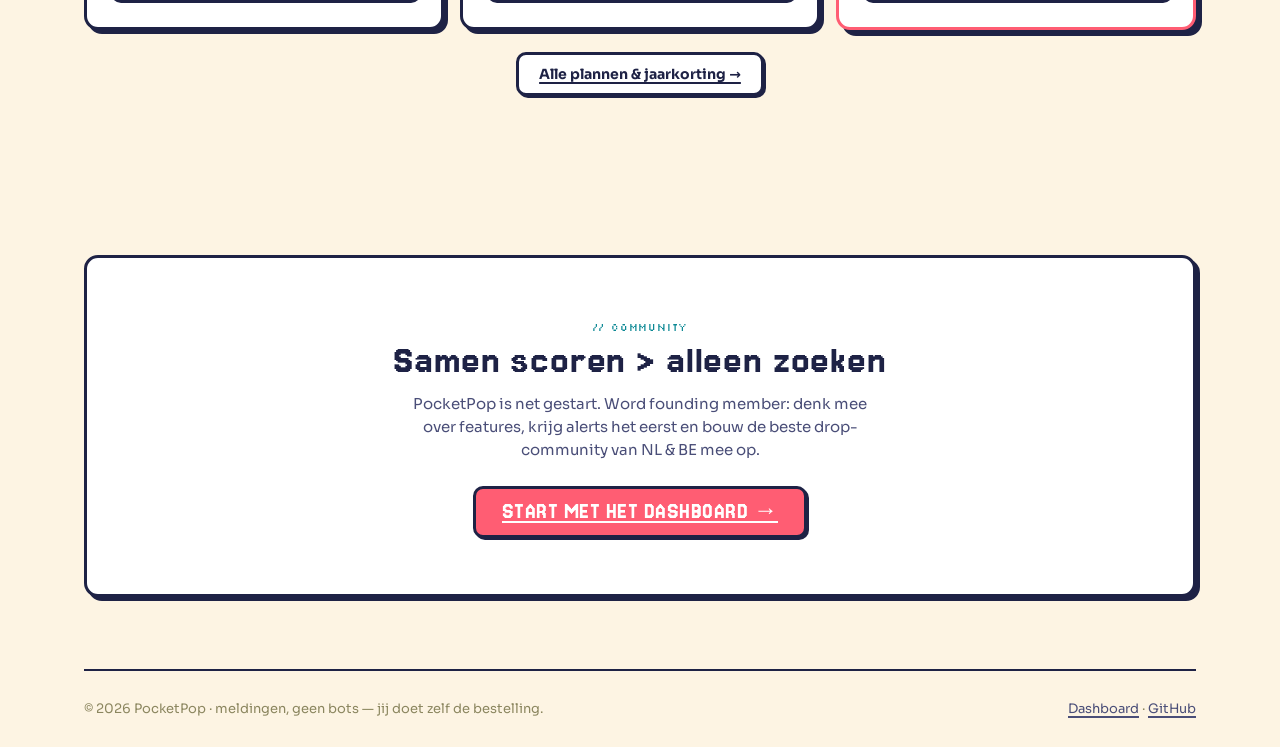
==== commit d4425243: "Herpositioneer prijzen naar premium met betaalde community-chat - prijzen.html: VIP €4,99 en Premium" ====
--- a/index.html
+++ b/index.html
@@ -182,47 +182,48 @@
 
   <section id="prijzen">
     <span class="sec-kicker">// Prijzen</span>
-    <h2>Gratis om te starten</h2>
-    <p class="sec-sub">De kern is en blijft gratis; premium-features komen later voor wie meer wil.</p>
+    <h2>Proef gratis, upgrade voor de edge</h2>
+    <p class="sec-sub">De gratis instap laat je proeven; de echte snelheid én de premium community-chat met pure drop-info zitten in VIP en Premium.</p>
     <div class="plans">
       <div class="card plan">
-        <div class="plan__name">GRATIS</div>
+        <div class="plan__name">GRATIS · INSTAP</div>
         <div class="plan__price">€0</div>
-        <div class="plan__per">voor altijd</div>
+        <div class="plan__per">proef het</div>
         <ul>
-          <li>Live dashboard met alle producten</li>
-          <li>Browser- en geluidsmeldingen</li>
-          <li>Telefoon-push via ntfy</li>
-          <li>Prijshistorie &amp; filters</li>
+          <li>Releases-kalender &amp; set-database</li>
+          <li>Dashboard bekijken (beperkt)</li>
+          <li>Basis-meldingen (vertraagd)</li>
+          <li>Geen community</li>
         </ul>
-        <a class="btn btn--neutral btn--body" href="dashboard.html">Open dashboard</a>
-      </div>
-      <div class="card plan featured">
-        <span class="plan__badge badge badge--lime">NU BESCHIKBAAR</span>
-        <div class="plan__name">EARLY ACCESS</div>
-        <div class="plan__price">€0</div>
-        <div class="plan__per">jij test, wij bouwen</div>
-        <ul>
-          <li>Alles van gratis</li>
-          <li>Hot items: sneller checken, luider alarm</li>
-          <li>Wensen direct op de roadmap</li>
-          <li>Founding-member status</li>
-        </ul>
-        <a class="btn" href="#community">DOE MEE</a>
+        <a class="btn btn--neutral btn--body" href="dashboard.html">Gratis proberen</a>
       </div>
       <div class="card plan">
-        <div class="plan__name">VIP · BINNENKORT</div>
-        <div class="plan__price">€?</div>
+        <div class="plan__name">⭐ VIP</div>
+        <div class="plan__price">€4,99<span style="font-size:14px;color:var(--text-muted);"> /mnd</span></div>
         <div class="plan__per">maandelijks opzegbaar</div>
         <ul>
-          <li>Meer winkels, kortere intervallen</li>
-          <li>Drop-signalen het eerst</li>
-          <li>Prijslimieten per product</li>
-          <li>Exclusieve community</li>
+          <li>Realtime alerts + Bol Drop Status</li>
+          <li>Hot items + telefoon-push</li>
+          <li>Premium community-chat</li>
+          <li>Onbeperkte watchlist</li>
         </ul>
-        <a class="btn btn--neutral btn--body" href="#community">Hou me op de hoogte</a>
-      </div>
-    </div>
+        <a class="btn" href="prijzen.html">Kies VIP</a>
+      </div>
+      <div class="card plan featured">
+        <span class="plan__badge badge badge--teal">AANBEVOLEN</span>
+        <div class="plan__name">💎 PREMIUM</div>
+        <div class="plan__price">€9,99<span style="font-size:14px;color:var(--text-muted);"> /mnd</span></div>
+        <div class="plan__per">maandelijks opzegbaar</div>
+        <ul>
+          <li>Alles van VIP</li>
+          <li>Inner circle-chat: vroege drop-info</li>
+          <li>Prijslimieten &amp; eigen bundels</li>
+          <li>Vroege toegang tot nieuwe features</li>
+        </ul>
+        <a class="btn btn--secondary" href="prijzen.html">Bekijk Premium</a>
+      </div>
+    </div>
+    <p style="text-align:center;margin-top:22px;"><a class="btn btn--neutral btn--body" href="prijzen.html">Alle plannen &amp; jaarkorting →</a></p>
   </section>
 
   <section id="community">
